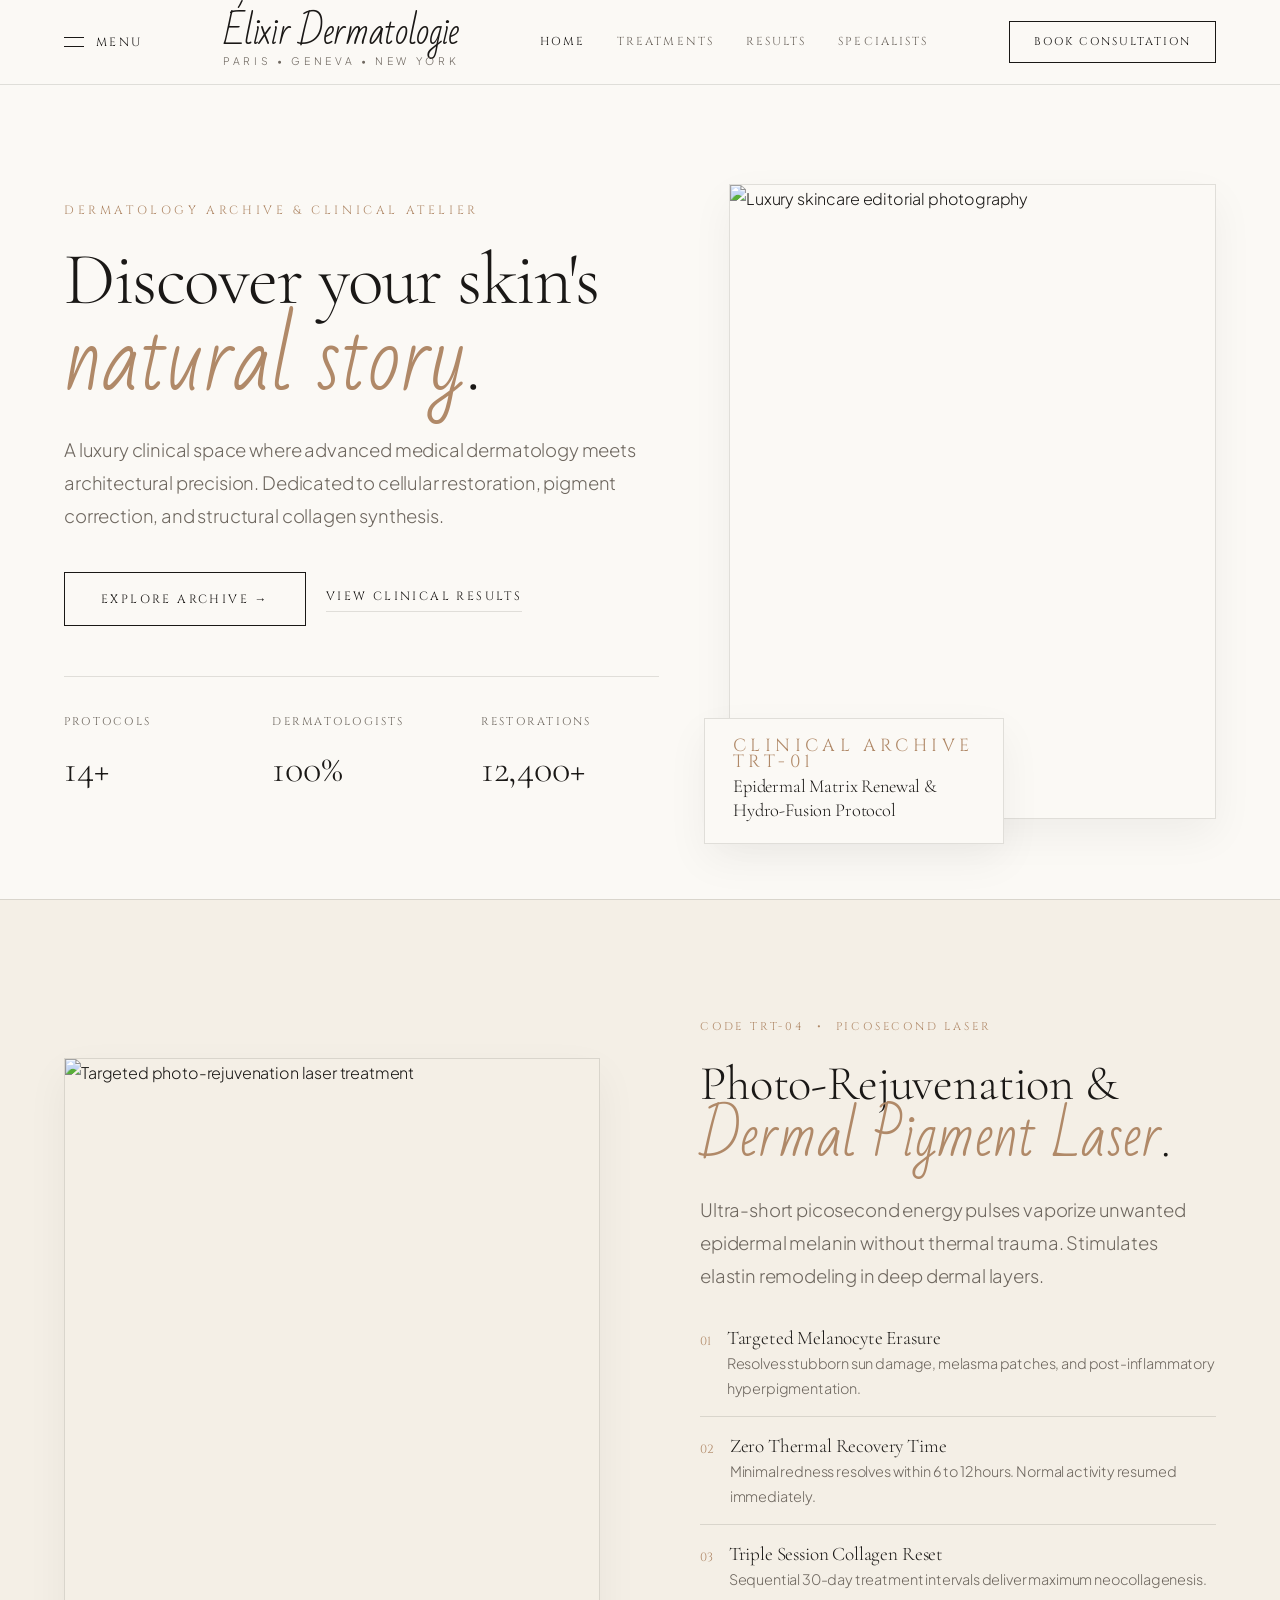
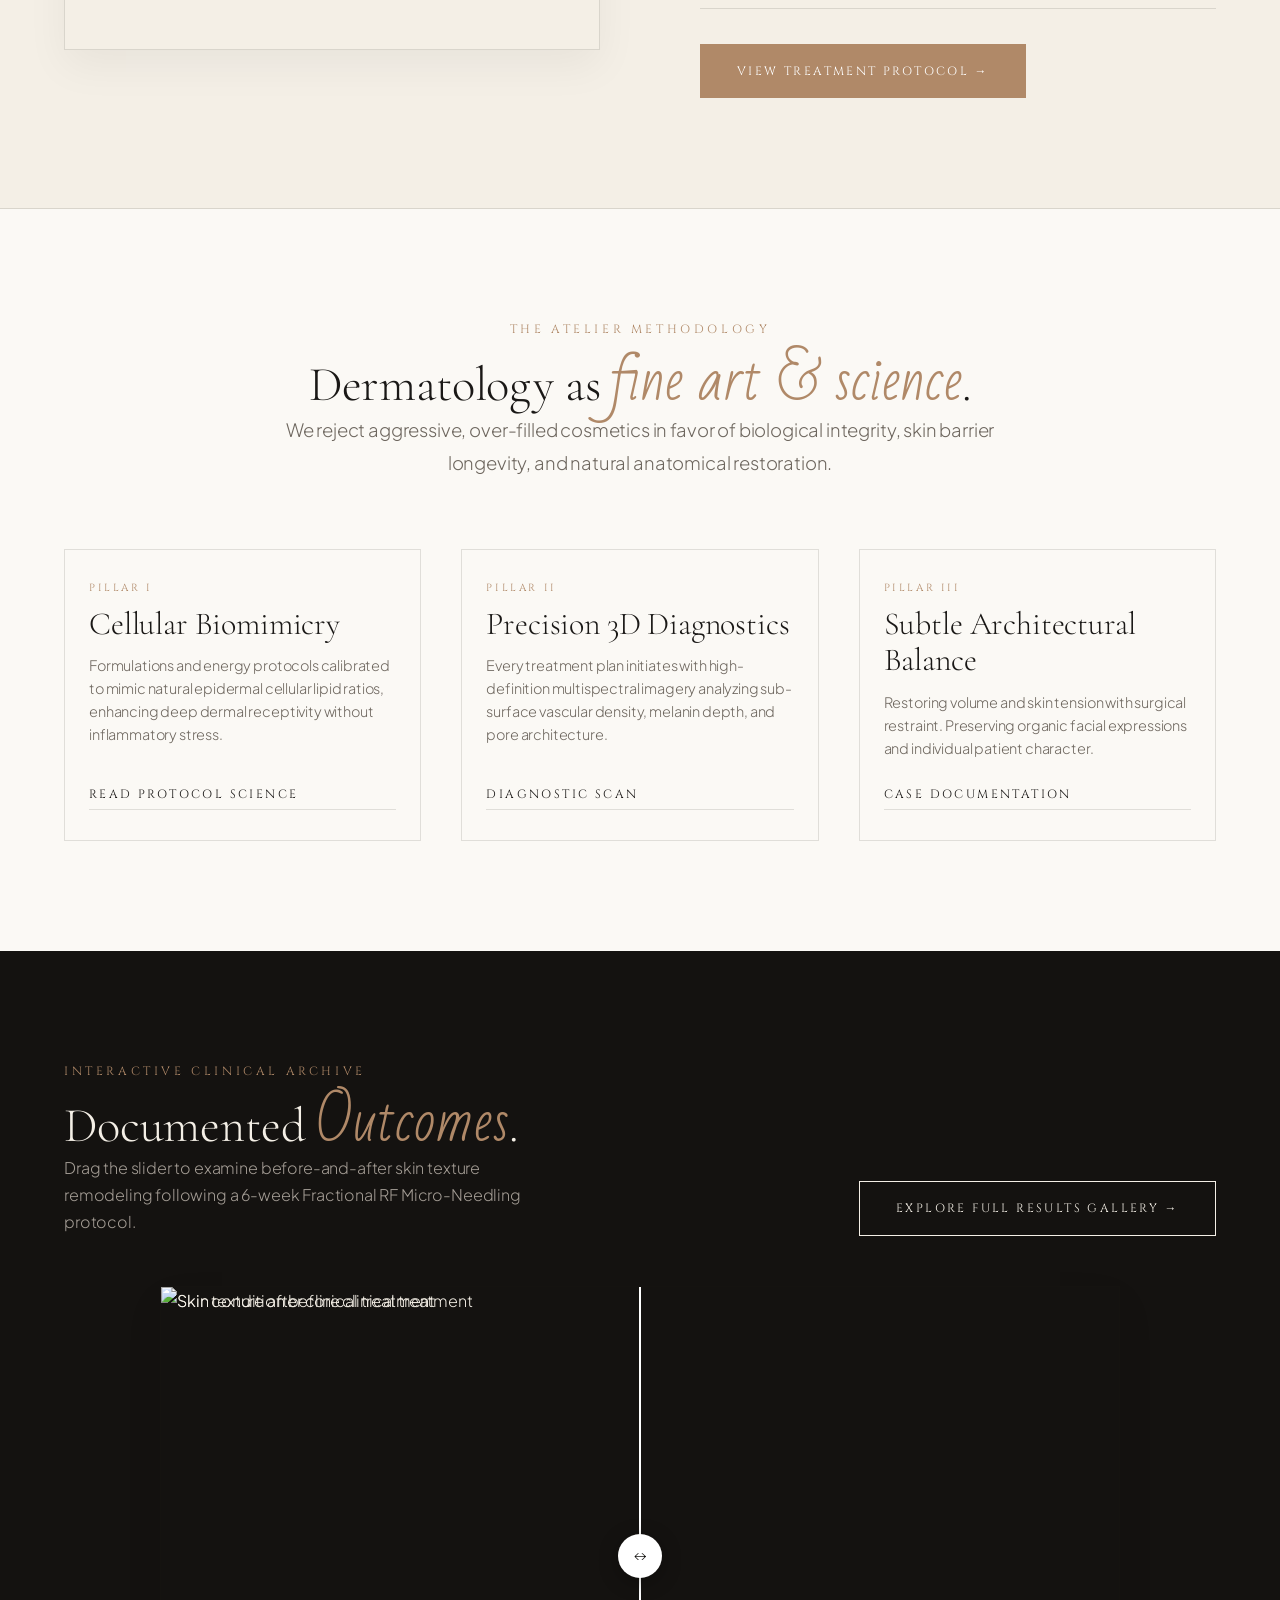
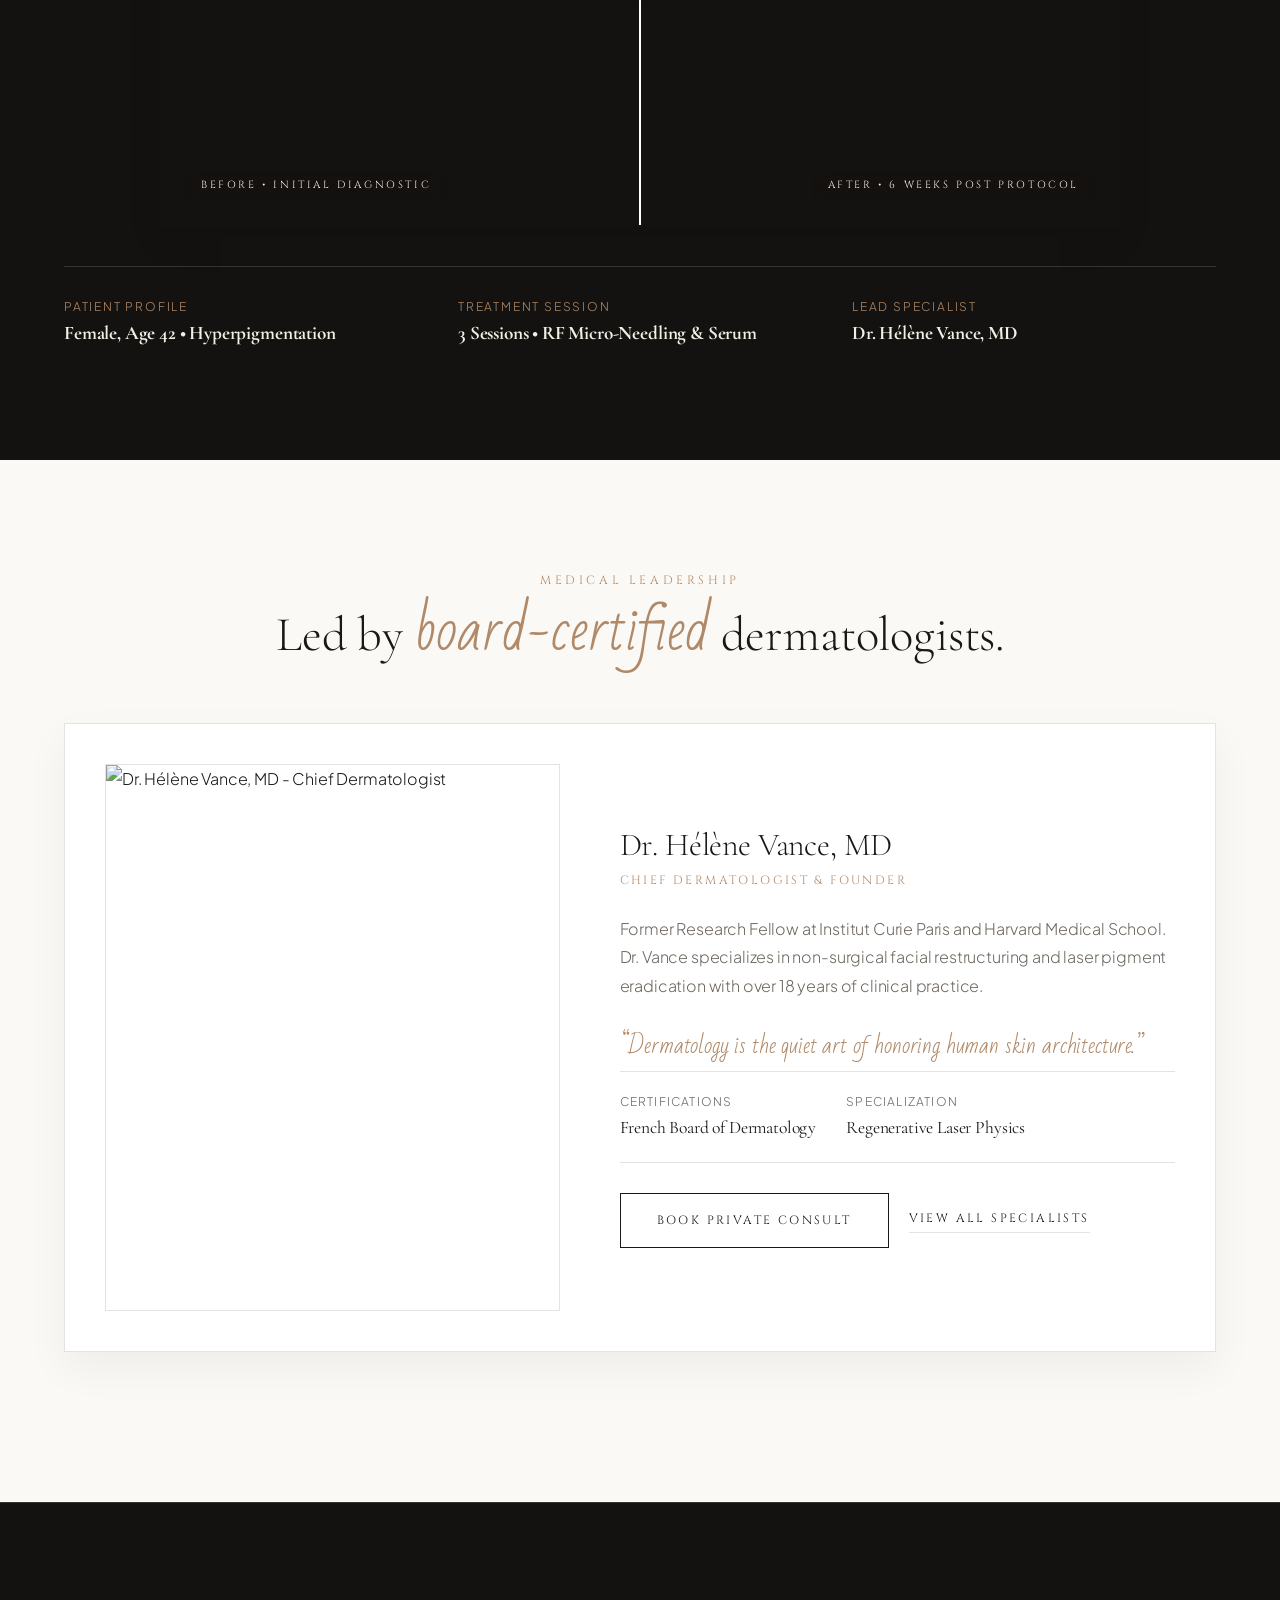
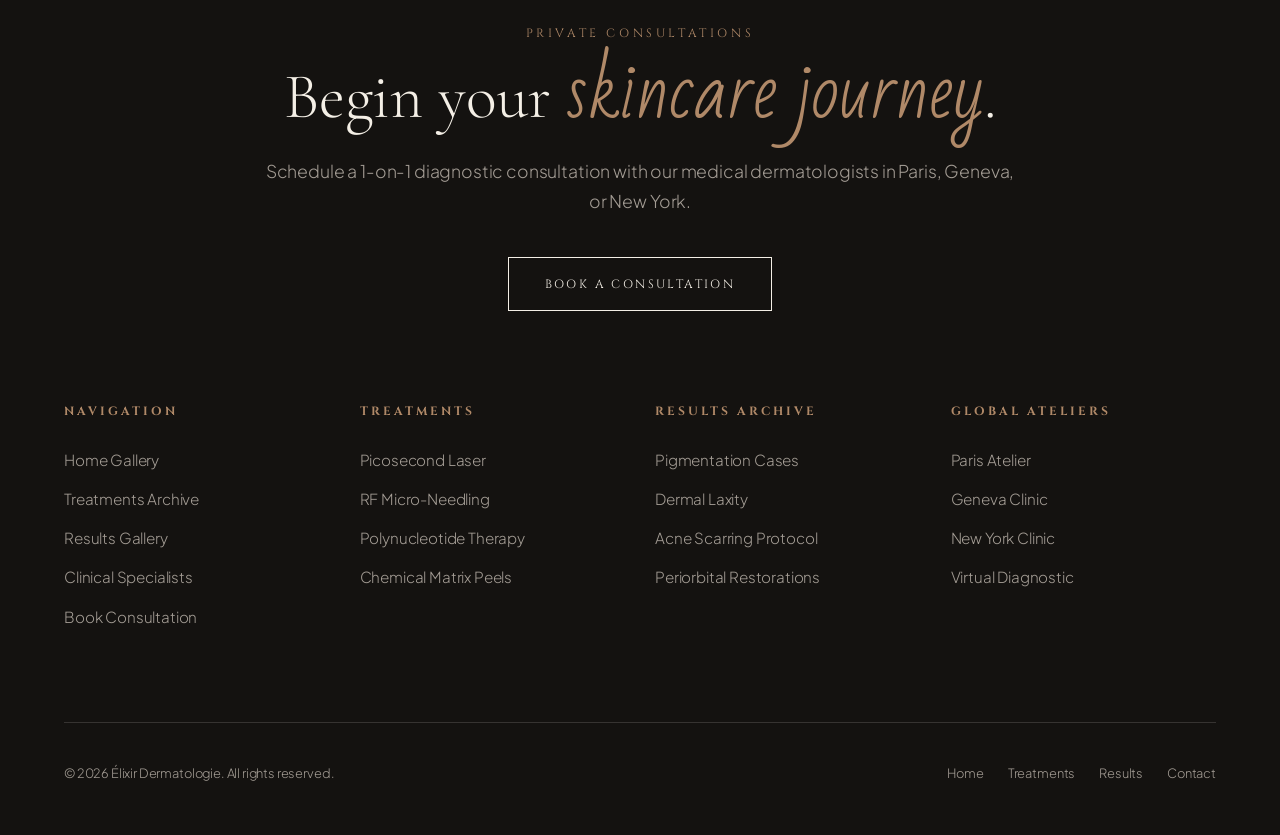
==== index.html @ de14e0e7 "Build luxury skincare treatments portfolio gallery with Bad Script typography and 4 master pages" ====
<!DOCTYPE html>
<html lang="en">
<head>
  <meta charset="UTF-8">
  <meta name="viewport" content="width=device-width, initial-scale=1.0">
  <title>Élixir Dermatologie — Luxury Skincare Showcase & Treatment Gallery</title>
  <meta name="description" content="A dermatologist's gallery, luxury editorial, and treatment archive dedicated to architectural skin rejuvenation and regenerative clinical care.">
  <link rel="stylesheet" href="css/style.css">
</head>
<body>

  <!-- Header -->
  <header class="header-gallery">
    <div class="container header-inner">
      <button class="menu-trigger" aria-label="Open Navigation Menu">
        <div class="menu-icon">
          <span></span>
          <span></span>
        </div>
        <span>Menu</span>
      </button>

      <div class="brand-logo">
        <a href="index.html">Élixir Dermatologie</a>
        <span>Paris • Geneva • New York</span>
      </div>

      <nav class="nav-links-desktop">
        <a href="index.html" class="active">Home</a>
        <a href="treatments.html">Treatments</a>
        <a href="results.html">Results</a>
        <a href="specialists.html">Specialists</a>
      </nav>

      <a href="contact.html" class="header-cta">Book Consultation</a>
    </div>
  </header>

  <!-- Fullscreen Gallery Overlay Navigation -->
  <div class="gallery-overlay" id="menuOverlay">
    <div class="container">
      <div class="overlay-header">
        <div class="brand-logo" style="text-align: left;">
          <a href="index.html" style="color: #fff; font-family: var(--font-script);">Élixir Dermatologie</a>
        </div>
        <button class="close-trigger" aria-label="Close Menu">
          <span>Close</span> ✕
        </button>
      </div>

      <div class="overlay-body">
        <nav class="overlay-nav">
          <a href="index.html" class="active"><span class="num">01</span> Home Gallery</a>
          <a href="treatments.html"><span class="num">02</span> Treatments Collection</a>
          <a href="results.html"><span class="num">03</span> Results Archive</a>
          <a href="specialists.html"><span class="num">04</span> Clinical Specialists</a>
          <a href="contact.html"><span class="num">05</span> Book Consultation & Portal</a>
        </nav>

        <div class="overlay-info">
          <div>
            <h4>Atelier Hours & Locations</h4>
            <div class="overlay-meta-item">
              <span>Paris Atelier</span>
              <strong>18 Rue du Faubourg Saint-Honoré</strong>
            </div>
            <div class="overlay-meta-item">
              <span>New York Clinic</span>
              <strong>645 Madison Avenue, 14th Fl</strong>
            </div>
            <div class="overlay-meta-item">
              <span>Private Consultation</span>
              <p>Mon – Sat: 09:00 — 19:00 GMT<br>By appointment only.</p>
            </div>
          </div>

          <div>
            <a href="contact.html" class="btn-gallery btn-dark" style="width: 100%; justify-content: center;">Reserve Private Consultation</a>
          </div>
        </div>
      </div>
    </div>
  </div>

  <div class="page-wrapper">
    <!-- Hero Section -->
    <section class="hero-editorial">
      <div class="container hero-grid">
        <div class="hero-content">
          <span class="eyebrow">Dermatology Archive & Clinical Atelier</span>
          <h1>Discover your skin's <span class="script">natural story</span>.</h1>
          <p class="lead">A luxury clinical space where advanced medical dermatology meets architectural precision. Dedicated to cellular restoration, pigment correction, and structural collagen synthesis.</p>

          <div style="display: flex; gap: 20px; align-items: center; flex-wrap: wrap;">
            <a href="treatments.html" class="btn-gallery">Explore Archive →</a>
            <a href="results.html" class="link-arrow">View Clinical Results</a>
          </div>

          <div class="hero-stats">
            <div class="stat-item">
              <span>Protocols</span>
              <strong data-count="14" data-suffix="+">14+</strong>
            </div>
            <div class="stat-item">
              <span>Dermatologists</span>
              <strong data-count="100" data-suffix="%">100%</strong>
            </div>
            <div class="stat-item">
              <span>Restorations</span>
              <strong data-count="12400" data-suffix="+">12,400+</strong>
            </div>
          </div>
        </div>

        <div class="hero-image-wrapper">
          <div class="hero-image-frame">
            <img src="https://images.unsplash.com/photo-1570172619644-dfd03ed5d881?auto=format&fit=crop&w=1200&q=85" alt="Luxury skincare editorial photography">
          </div>
          <div class="hero-image-caption">
            <span class="script" style="font-size: 1.1rem;">Clinical Archive TRT-01</span>
            <p>Epidermal Matrix Renewal & Hydro-Fusion Protocol</p>
          </div>
        </div>
      </div>
    </section>

    <!-- Featured Treatment Spotlight -->
    <section class="section-padding bg-secondary border-top border-bottom">
      <div class="container">
        <div class="spotlight-grid">
          <div class="spotlight-media">
            <img src="https://images.unsplash.com/photo-1616394584738-fc6e612e71b9?auto=format&fit=crop&w=1200&q=85" alt="Targeted photo-rejuvenation laser treatment">
          </div>

          <div class="spotlight-details">
            <div class="treatment-meta-badge">
              <span>Code TRT-04</span> • <span>Picosecond Laser</span>
            </div>
            <h2>Photo-Rejuvenation & <span class="script">Dermal Pigment Laser</span>.</h2>
            <p class="lead">Ultra-short picosecond energy pulses vaporize unwanted epidermal melanin without thermal trauma. Stimulates elastin remodeling in deep dermal layers.</p>

            <div class="spotlight-features">
              <div class="feature-item">
                <span class="num">01</span>
                <div>
                  <h4>Targeted Melanocyte Erasure</h4>
                  <p>Resolves stubborn sun damage, melasma patches, and post-inflammatory hyperpigmentation.</p>
                </div>
              </div>
              <div class="feature-item">
                <span class="num">02</span>
                <div>
                  <h4>Zero Thermal Recovery Time</h4>
                  <p>Minimal redness resolves within 6 to 12 hours. Normal activity resumed immediately.</p>
                </div>
              </div>
              <div class="feature-item">
                <span class="num">03</span>
                <div>
                  <h4>Triple Session Collagen Reset</h4>
                  <p>Sequential 30-day treatment intervals deliver maximum neocollagenesis.</p>
                </div>
              </div>
            </div>

            <a href="treatments.html" class="btn-gallery btn-accent">View Treatment Protocol →</a>
          </div>
        </div>
      </div>
    </section>

    <!-- Clinical Philosophy & Methodology -->
    <section class="section-padding">
      <div class="container">
        <div style="text-align: center; max-width: 720px; margin: 0 auto 70px;">
          <span class="eyebrow">The Atelier Methodology</span>
          <h2>Dermatology as <span class="script">fine art & science</span>.</h2>
          <p class="lead">We reject aggressive, over-filled cosmetics in favor of biological integrity, skin barrier longevity, and natural anatomical restoration.</p>
        </div>

        <div class="gallery-grid">
          <div class="gallery-card">
            <div class="card-content">
              <div class="card-code">PILLAR I</div>
              <h3>Cellular Biomimicry</h3>
              <p>Formulations and energy protocols calibrated to mimic natural epidermal cellular lipid ratios, enhancing deep dermal receptivity without inflammatory stress.</p>
              <a href="treatments.html" class="link-arrow">Read Protocol Science</a>
            </div>
          </div>

          <div class="gallery-card">
            <div class="card-content">
              <div class="card-code">PILLAR II</div>
              <h3>Precision 3D Diagnostics</h3>
              <p>Every treatment plan initiates with high-definition multispectral imagery analyzing sub-surface vascular density, melanin depth, and pore architecture.</p>
              <a href="contact.html" class="link-arrow">Diagnostic Scan</a>
            </div>
          </div>

          <div class="gallery-card">
            <div class="card-content">
              <div class="card-code">PILLAR III</div>
              <h3>Subtle Architectural Balance</h3>
              <p>Restoring volume and skin tension with surgical restraint. Preserving organic facial expressions and individual patient character.</p>
              <a href="results.html" class="link-arrow">Case Documentation</a>
            </div>
          </div>
        </div>
      </div>
    </section>

    <!-- Interactive Clinical Results Showcase (Before / After) -->
    <section class="section-padding bg-dark">
      <div class="container">
        <div style="display: flex; justify-content: space-between; align-items: flex-end; margin-bottom: 50px; flex-wrap: wrap; gap: 20px;">
          <div>
            <span class="eyebrow">Interactive Clinical Archive</span>
            <h2>Documented <span class="script" style="color: var(--accent);">Outcomes</span>.</h2>
            <p style="color: var(--text-light-muted); max-width: 500px;">Drag the slider to examine before-and-after skin texture remodeling following a 6-week Fractional RF Micro-Needling protocol.</p>
          </div>
          <a href="results.html" class="btn-gallery btn-dark">Explore Full Results Gallery →</a>
        </div>

        <div class="before-after-container">
          <div class="ba-image ba-after">
            <img src="https://images.unsplash.com/photo-1512290900673-7002ddb9338b?auto=format&fit=crop&w=1400&q=85" alt="Skin texture after clinical treatment">
            <div class="ba-label">AFTER • 6 WEEKS POST PROTOCOL</div>
          </div>
          <div class="ba-image ba-before">
            <img src="https://images.unsplash.com/photo-1508214751196-bcfd4ca60f91?auto=format&fit=crop&w=1400&q=85" alt="Skin condition before clinical treatment">
            <div class="ba-label">BEFORE • INITIAL DIAGNOSTIC</div>
          </div>
          <div class="ba-slider-handle">
            <div class="ba-handle-circle">↔</div>
          </div>
        </div>

        <div style="margin-top: 40px; display: grid; grid-template-columns: repeat(3, 1fr); gap: 30px; border-top: 1px solid var(--border-light); padding-top: 30px;">
          <div>
            <span style="display: block; font-size: 0.75rem; letter-spacing: 0.15em; text-transform: uppercase; color: var(--accent);">PATIENT PROFILE</span>
            <strong style="font-family: var(--font-serif); font-size: 1.2rem; color: var(--text-light);">Female, Age 42 • Hyperpigmentation</strong>
          </div>
          <div>
            <span style="display: block; font-size: 0.75rem; letter-spacing: 0.15em; text-transform: uppercase; color: var(--accent);">TREATMENT SESSION</span>
            <strong style="font-family: var(--font-serif); font-size: 1.2rem; color: var(--text-light);">3 Sessions • RF Micro-Needling & Serum</strong>
          </div>
          <div>
            <span style="display: block; font-size: 0.75rem; letter-spacing: 0.15em; text-transform: uppercase; color: var(--accent);">LEAD SPECIALIST</span>
            <strong style="font-family: var(--font-serif); font-size: 1.2rem; color: var(--text-light);">Dr. Hélène Vance, MD</strong>
          </div>
        </div>
      </div>
    </section>

    <!-- Lead Specialist Preview -->
    <section class="section-padding">
      <div class="container">
        <div style="text-align: center; margin-bottom: 60px;">
          <span class="eyebrow">Medical Leadership</span>
          <h2>Led by <span class="script">board-certified</span> dermatologists.</h2>
        </div>

        <div class="specialist-card">
          <div class="specialist-portrait">
            <img src="https://images.unsplash.com/photo-1559839734-2b71ea197ec2?auto=format&fit=crop&w=800&q=85" alt="Dr. Hélène Vance, MD - Chief Dermatologist">
          </div>
          <div class="specialist-info">
            <h3>Dr. Hélène Vance, MD</h3>
            <span class="specialist-title">Chief Dermatologist & Founder</span>
            <p class="specialist-bio">Former Research Fellow at Institut Curie Paris and Harvard Medical School. Dr. Vance specializes in non-surgical facial restructuring and laser pigment eradication with over 18 years of clinical practice.</p>

            <div class="handwritten-note">
              “Dermatology is the quiet art of honoring human skin architecture.”
            </div>

            <div class="specialist-credentials">
              <div class="cred-item">
                <span>Certifications</span>
                <strong>French Board of Dermatology</strong>
              </div>
              <div class="cred-item">
                <span>Specialization</span>
                <strong>Regenerative Laser Physics</strong>
              </div>
            </div>

            <div style="display: flex; gap: 20px; align-items: center;">
              <a href="contact.html" class="btn-gallery">Book Private Consult</a>
              <a href="specialists.html" class="link-arrow">View All Specialists</a>
            </div>
          </div>
        </div>
      </div>
    </section>
  </div>

  <!-- Editorial Footer -->
  <footer class="footer-editorial">
    <div class="container">
      <div class="footer-hero-callout">
        <span class="eyebrow">Private Consultations</span>
        <h2>Begin your <span class="script" style="color: var(--accent);">skincare journey</span>.</h2>
        <p>Schedule a 1-on-1 diagnostic consultation with our medical dermatologists in Paris, Geneva, or New York.</p>
        <a href="contact.html" class="btn-gallery btn-dark">Book a Consultation</a>
      </div>

      <div class="footer-nav-grid">
        <div class="footer-col">
          <h5>Navigation</h5>
          <ul>
            <li><a href="index.html">Home Gallery</a></li>
            <li><a href="treatments.html">Treatments Archive</a></li>
            <li><a href="results.html">Results Gallery</a></li>
            <li><a href="specialists.html">Clinical Specialists</a></li>
            <li><a href="contact.html">Book Consultation</a></li>
          </ul>
        </div>
        <div class="footer-col">
          <h5>Treatments</h5>
          <ul>
            <li><a href="treatments.html">Picosecond Laser</a></li>
            <li><a href="treatments.html">RF Micro-Needling</a></li>
            <li><a href="treatments.html">Polynucleotide Therapy</a></li>
            <li><a href="treatments.html">Chemical Matrix Peels</a></li>
          </ul>
        </div>
        <div class="footer-col">
          <h5>Results Archive</h5>
          <ul>
            <li><a href="results.html">Pigmentation Cases</a></li>
            <li><a href="results.html">Dermal Laxity</a></li>
            <li><a href="results.html">Acne Scarring Protocol</a></li>
            <li><a href="results.html">Periorbital Restorations</a></li>
          </ul>
        </div>
        <div class="footer-col">
          <h5>Global Ateliers</h5>
          <ul>
            <li><a href="contact.html">Paris Atelier</a></li>
            <li><a href="contact.html">Geneva Clinic</a></li>
            <li><a href="contact.html">New York Clinic</a></li>
            <li><a href="contact.html">Virtual Diagnostic</a></li>
          </ul>
        </div>
      </div>

      <div class="footer-bottom">
        <div>
          © <span data-year>2026</span> Élixir Dermatologie. All rights reserved.
        </div>
        <div class="footer-bottom-links">
          <a href="index.html">Home</a>
          <a href="treatments.html">Treatments</a>
          <a href="results.html">Results</a>
          <a href="contact.html">Contact</a>
        </div>
      </div>
    </div>
  </footer>

  <script src="js/main.js"></script>
</body>
</html>
---- css/style.css ----
@import url('https://fonts.googleapis.com/css2?family=Bad+Script&family=Cinzel:wght@400;500;600&family=Cormorant+Garamond:ital,wght@0,300;0,400;0,500;0,600;1,400&family=Plus+Jakarta+Sans:wght@300;400;500;600&display=swap');

:root {
  --bg-primary: #fbf9f5;
  --bg-secondary: #f4efe6;
  --bg-dark: #141210;
  --bg-card: #ffffff;
  --text-main: #1a1816;
  --text-muted: #6e675f;
  --text-light: #f4efe6;
  --text-light-muted: #a39c94;
  --border-color: rgba(26, 24, 22, 0.12);
  --border-light: rgba(244, 239, 230, 0.15);
  --accent: #b08968;
  --accent-hover: #8d6946;
  --accent-soft: rgba(176, 137, 104, 0.12);
  --font-serif: 'Cormorant Garamond', Georgia, serif;
  --font-sans: 'Plus Jakarta Sans', -apple-system, BlinkMacSystemFont, sans-serif;
  --font-display: 'Cinzel', serif;
  --font-script: 'Bad Script', cursive;
  --transition: all 0.4s cubic-bezier(0.16, 1, 0.3, 1);
  --shadow-subtle: 0 16px 40px rgba(26, 24, 22, 0.05);
  --shadow-hover: 0 24px 50px rgba(26, 24, 22, 0.09);
}

* {
  box-sizing: border-box;
  margin: 0;
  padding: 0;
}

html {
  scroll-behavior: smooth;
  font-size: 16px;
}

body {
  background-color: var(--bg-primary);
  color: var(--text-main);
  font-family: var(--font-sans);
  font-weight: 300;
  line-height: 1.7;
  letter-spacing: -0.01em;
  -webkit-font-smoothing: antialiased;
  overflow-x: hidden;
}

a {
  color: inherit;
  text-decoration: none;
  transition: var(--transition);
}

img {
  max-width: 100%;
  height: auto;
  display: block;
}

button, input, select, textarea {
  font-family: inherit;
  font-size: inherit;
}

.container {
  width: min(1320px, 90%);
  margin: 0 auto;
}

/* Handwritten Signature Script Typography */
.script, span.script, em.script {
  font-family: var(--font-script);
  font-style: normal;
  font-weight: 400;
  color: var(--accent);
  display: inline-block;
  font-size: 1.15em;
  line-height: 0.9;
  letter-spacing: 0;
}

.handwritten-note {
  font-family: var(--font-script);
  font-size: 1.35rem;
  color: var(--accent);
  line-height: 1.4;
  margin: 10px 0;
}

/* ==========================================================================
   Header & Gallery Navigation Overlay
   ========================================================================== */
.header-gallery {
  position: fixed;
  top: 0;
  left: 0;
  width: 100%;
  z-index: 100;
  background: rgba(251, 249, 245, 0.88);
  backdrop-filter: blur(18px);
  -webkit-backdrop-filter: blur(18px);
  border-bottom: 1px solid var(--border-color);
  transition: padding 0.3s ease, background 0.3s ease, height 0.3s ease;
}

.header-gallery.scrolled {
  background: rgba(251, 249, 245, 0.96);
  box-shadow: 0 10px 30px rgba(0, 0, 0, 0.04);
}

.header-inner {
  height: 84px;
  display: flex;
  align-items: center;
  justify-content: space-between;
  transition: height 0.3s ease;
}

.header-gallery.scrolled .header-inner {
  height: 68px;
}

.menu-trigger {
  display: flex;
  align-items: center;
  gap: 12px;
  background: none;
  border: none;
  cursor: pointer;
  font-family: var(--font-display);
  font-size: 0.75rem;
  letter-spacing: 0.2em;
  text-transform: uppercase;
  color: var(--text-main);
  padding: 8px 0;
}

.menu-trigger .menu-icon {
  width: 20px;
  height: 10px;
  display: flex;
  flex-direction: column;
  justify-content: space-between;
}

.menu-trigger .menu-icon span {
  display: block;
  height: 1px;
  width: 100%;
  background-color: var(--text-main);
  transition: var(--transition);
}

.menu-trigger:hover .menu-icon span:first-child {
  transform: translateY(2px);
}
.menu-trigger:hover .menu-icon span:last-child {
  transform: translateY(-2px);
}

.brand-logo {
  text-align: center;
}

.brand-logo a {
  font-family: var(--font-script);
  font-size: 2.2rem;
  font-weight: 400;
  letter-spacing: -0.01em;
  color: var(--text-main);
  display: block;
  line-height: 1;
  transition: var(--transition);
}

.brand-logo a:hover {
  color: var(--accent);
}

.brand-logo span {
  display: block;
  font-family: var(--font-sans);
  font-size: 0.65rem;
  letter-spacing: 0.35em;
  text-transform: uppercase;
  color: var(--text-muted);
  margin-top: 2px;
}

.nav-links-desktop {
  display: flex;
  align-items: center;
  gap: 32px;
}

.nav-links-desktop a {
  font-family: var(--font-display);
  font-size: 0.72rem;
  letter-spacing: 0.18em;
  text-transform: uppercase;
  color: var(--text-muted);
  transition: var(--transition);
}

.nav-links-desktop a:hover,
.nav-links-desktop a.active {
  color: var(--text-main);
}

.header-cta {
  display: inline-flex;
  align-items: center;
  justify-content: center;
  padding: 10px 24px;
  border: 1px solid var(--text-main);
  font-family: var(--font-display);
  font-size: 0.7rem;
  letter-spacing: 0.18em;
  text-transform: uppercase;
  color: var(--text-main);
  transition: var(--transition);
}

.header-cta:hover {
  background-color: var(--text-main);
  color: var(--bg-primary);
  box-shadow: 0 8px 20px rgba(0, 0, 0, 0.1);
}

/* Fullscreen Gallery Overlay */
.gallery-overlay {
  position: fixed;
  top: 0;
  left: 0;
  width: 100%;
  height: 100vh;
  background-color: var(--bg-dark);
  color: var(--text-light);
  z-index: 1000;
  opacity: 0;
  visibility: hidden;
  transition: opacity 0.5s cubic-bezier(0.16, 1, 0.3, 1), visibility 0.5s;
  overflow-y: auto;
}

.gallery-overlay.active {
  opacity: 1;
  visibility: visible;
}

.overlay-header {
  height: 84px;
  display: flex;
  align-items: center;
  justify-content: space-between;
  border-bottom: 1px solid var(--border-light);
}

.close-trigger {
  background: none;
  border: none;
  color: var(--text-light);
  font-family: var(--font-display);
  font-size: 0.75rem;
  letter-spacing: 0.2em;
  cursor: pointer;
  display: flex;
  align-items: center;
  gap: 10px;
}

.overlay-body {
  display: grid;
  grid-template-columns: 1.5fr 1fr;
  gap: 60px;
  padding: 80px 0;
}

.overlay-nav {
  display: flex;
  flex-direction: column;
  gap: 20px;
}

.overlay-nav a {
  font-family: var(--font-serif);
  font-size: clamp(2.2rem, 5vw, 4rem);
  font-weight: 300;
  color: var(--text-light-muted);
  display: flex;
  align-items: baseline;
  gap: 24px;
  transition: var(--transition);
  padding-bottom: 12px;
  border-bottom: 1px solid rgba(255, 255, 255, 0.05);
}

.overlay-nav a span.num {
  font-family: var(--font-sans);
  font-size: 0.85rem;
  letter-spacing: 0.2em;
  color: var(--accent);
}

.overlay-nav a:hover,
.overlay-nav a.active {
  color: var(--text-light);
  padding-left: 20px;
  border-bottom-color: var(--accent);
}

.overlay-info {
  display: flex;
  flex-direction: column;
  justify-content: space-between;
  border-left: 1px solid var(--border-light);
  padding-left: 40px;
}

.overlay-info h4 {
  font-family: var(--font-display);
  font-size: 0.8rem;
  letter-spacing: 0.25em;
  text-transform: uppercase;
  color: var(--accent);
  margin-bottom: 20px;
}

.overlay-info p {
  color: var(--text-light-muted);
  font-size: 0.95rem;
  line-height: 1.8;
  margin-bottom: 30px;
}

.overlay-meta-item {
  margin-bottom: 24px;
}

.overlay-meta-item span {
  display: block;
  font-size: 0.75rem;
  letter-spacing: 0.15em;
  text-transform: uppercase;
  color: var(--text-light-muted);
  margin-bottom: 4px;
}

.overlay-meta-item strong {
  font-family: var(--font-serif);
  font-size: 1.25rem;
  font-weight: 400;
  color: var(--text-light);
}

/* ==========================================================================
   Typography & Common Elements
   ========================================================================== */
.eyebrow {
  font-family: var(--font-display);
  font-size: 0.75rem;
  letter-spacing: 0.3em;
  text-transform: uppercase;
  color: var(--accent);
  margin-bottom: 16px;
  display: block;
}

h1, h2, h3, h4 {
  font-family: var(--font-serif);
  font-weight: 300;
  line-height: 1.15;
  color: var(--text-main);
}

h1 {
  font-size: clamp(2.8rem, 5.8vw, 5.2rem);
  letter-spacing: -0.02em;
}

h2 {
  font-size: clamp(2.2rem, 3.8vw, 3.6rem);
}

h3 {
  font-size: clamp(1.6rem, 2.5vw, 2.2rem);
}

p.lead {
  font-size: 1.15rem;
  color: var(--text-muted);
  line-height: 1.8;
  font-weight: 300;
}

/* Buttons */
.btn-gallery {
  display: inline-flex;
  align-items: center;
  gap: 16px;
  padding: 16px 36px;
  border: 1px solid var(--text-main);
  background: transparent;
  color: var(--text-main);
  font-family: var(--font-display);
  font-size: 0.75rem;
  letter-spacing: 0.2em;
  text-transform: uppercase;
  cursor: pointer;
  transition: var(--transition);
}

.btn-gallery:hover {
  background-color: var(--text-main);
  color: var(--bg-primary);
  box-shadow: 0 10px 25px rgba(0, 0, 0, 0.1);
}

.btn-gallery.btn-dark {
  border-color: var(--text-light);
  color: var(--text-light);
}

.btn-gallery.btn-dark:hover {
  background-color: var(--text-light);
  color: var(--bg-dark);
}

.btn-gallery.btn-accent {
  border-color: var(--accent);
  background-color: var(--accent);
  color: #ffffff;
}

.btn-gallery.btn-accent:hover {
  background-color: var(--accent-hover);
  border-color: var(--accent-hover);
  box-shadow: 0 10px 25px rgba(176, 137, 104, 0.3);
}

.link-arrow {
  display: inline-flex;
  align-items: center;
  gap: 8px;
  font-family: var(--font-display);
  font-size: 0.75rem;
  letter-spacing: 0.2em;
  text-transform: uppercase;
  color: var(--text-main);
  border-bottom: 1px solid var(--border-color);
  padding-bottom: 4px;
}

.link-arrow:hover {
  color: var(--accent);
  border-bottom-color: var(--accent);
  gap: 14px;
}

/* Modal Popup */
.modal-wrapper {
  position: fixed;
  top: 0;
  left: 0;
  width: 100%;
  height: 100vh;
  background-color: rgba(20, 18, 16, 0.85);
  backdrop-filter: blur(12px);
  z-index: 2000;
  display: flex;
  align-items: center;
  justify-content: center;
  opacity: 0;
  visibility: hidden;
  transition: opacity 0.4s ease, visibility 0.4s;
  padding: 20px;
}

.modal-wrapper.active {
  opacity: 1;
  visibility: visible;
}

.modal-content-box {
  background-color: var(--bg-primary);
  border: 1px solid var(--border-color);
  width: min(840px, 95%);
  max-height: 90vh;
  overflow-y: auto;
  padding: 50px;
  position: relative;
  box-shadow: 0 30px 60px rgba(0, 0, 0, 0.25);
}

.modal-close-btn {
  position: absolute;
  top: 24px;
  right: 24px;
  background: none;
  border: none;
  font-size: 1.5rem;
  cursor: pointer;
  color: var(--text-main);
}

/* Page Layout & Sections */
.page-wrapper {
  padding-top: 84px;
}

.section-padding {
  padding: 110px 0;
}

.section-padding-sm {
  padding: 60px 0;
}

.border-top {
  border-top: 1px solid var(--border-color);
}

.border-bottom {
  border-bottom: 1px solid var(--border-color);
}

.bg-secondary {
  background-color: var(--bg-secondary);
}

.bg-dark {
  background-color: var(--bg-dark);
  color: var(--text-light);
}

.bg-dark h1, .bg-dark h2, .bg-dark h3, .bg-dark h4 {
  color: var(--text-light);
}

.bg-dark .eyebrow {
  color: var(--accent);
}

.bg-dark p {
  color: var(--text-light-muted);
}

/* Scroll Reveal Animations */
.reveal {
  opacity: 0;
  transform: translateY(30px);
  transition: opacity 0.8s cubic-bezier(0.16, 1, 0.3, 1), transform 0.8s cubic-bezier(0.16, 1, 0.3, 1);
}

.reveal.active {
  opacity: 1;
  transform: translateY(0);
}

/* Editorial Hero */
.hero-editorial {
  padding: 100px 0 80px;
  position: relative;
}

.hero-grid {
  display: grid;
  grid-template-columns: 1.1fr 0.9fr;
  gap: 70px;
  align-items: center;
}

.hero-content h1 {
  margin-bottom: 24px;
}

.hero-content p {
  margin-bottom: 40px;
  max-width: 580px;
}

.hero-stats {
  display: grid;
  grid-template-columns: repeat(3, 1fr);
  gap: 30px;
  margin-top: 50px;
  padding-top: 35px;
  border-top: 1px solid var(--border-color);
}

.stat-item span {
  display: block;
  font-family: var(--font-display);
  font-size: 0.7rem;
  letter-spacing: 0.2em;
  text-transform: uppercase;
  color: var(--text-muted);
  margin-bottom: 6px;
}

.stat-item strong {
  font-family: var(--font-serif);
  font-size: 2.4rem;
  font-weight: 300;
  color: var(--text-main);
}

.hero-image-wrapper {
  position: relative;
}

.hero-image-frame {
  position: relative;
  overflow: hidden;
  padding-bottom: 130%;
  border: 1px solid var(--border-color);
  box-shadow: var(--shadow-subtle);
  transition: var(--transition);
}

.hero-image-frame img {
  position: absolute;
  top: 0;
  left: 0;
  width: 100%;
  height: 100%;
  object-fit: cover;
  transition: transform 1.2s cubic-bezier(0.16, 1, 0.3, 1);
}

.hero-image-frame:hover img {
  transform: scale(1.05);
}

.hero-image-caption {
  position: absolute;
  bottom: -25px;
  left: -25px;
  background-color: var(--bg-primary);
  border: 1px solid var(--border-color);
  padding: 20px 28px;
  max-width: 300px;
  box-shadow: var(--shadow-subtle);
}

.hero-image-caption span {
  font-family: var(--font-display);
  font-size: 0.65rem;
  letter-spacing: 0.25em;
  text-transform: uppercase;
  color: var(--accent);
  display: block;
  margin-bottom: 4px;
}

.hero-image-caption p {
  font-family: var(--font-serif);
  font-size: 1.15rem;
  color: var(--text-main);
  line-height: 1.3;
}

/* Treatment Spotlight Section */
.spotlight-grid {
  display: grid;
  grid-template-columns: 1fr 1fr;
  gap: 80px;
  align-items: center;
}

.spotlight-media {
  position: relative;
  padding-bottom: 110%;
  overflow: hidden;
  border: 1px solid var(--border-color);
  box-shadow: var(--shadow-subtle);
}

.spotlight-media img {
  position: absolute;
  top: 0;
  left: 0;
  width: 100%;
  height: 100%;
  object-fit: cover;
  transition: transform 1s cubic-bezier(0.16, 1, 0.3, 1);
}

.spotlight-media:hover img {
  transform: scale(1.04);
}

.spotlight-details {
  padding-left: 20px;
}

.treatment-meta-badge {
  display: inline-flex;
  align-items: center;
  gap: 12px;
  font-family: var(--font-display);
  font-size: 0.7rem;
  letter-spacing: 0.25em;
  text-transform: uppercase;
  color: var(--accent);
  margin-bottom: 20px;
}

.spotlight-details h2 {
  margin-bottom: 24px;
}

.spotlight-features {
  margin: 35px 0;
  display: flex;
  flex-direction: column;
  gap: 18px;
}

.feature-item {
  display: flex;
  align-items: flex-start;
  gap: 16px;
  padding-bottom: 16px;
  border-bottom: 1px solid var(--border-color);
}

.feature-item .num {
  font-family: var(--font-display);
  font-size: 0.75rem;
  color: var(--accent);
  margin-top: 4px;
}

.feature-item h4 {
  font-size: 1.2rem;
  margin-bottom: 2px;
}

.feature-item p {
  font-size: 0.9rem;
  color: var(--text-muted);
}

/* Category Filter Bar */
.filter-bar {
  display: flex;
  align-items: center;
  justify-content: center;
  gap: 16px;
  flex-wrap: wrap;
  margin-bottom: 60px;
}

.filter-btn {
  background: none;
  border: 1px solid var(--border-color);
  padding: 10px 24px;
  font-family: var(--font-display);
  font-size: 0.7rem;
  letter-spacing: 0.2em;
  text-transform: uppercase;
  color: var(--text-muted);
  cursor: pointer;
  transition: var(--transition);
}

.filter-btn:hover,
.filter-btn.active {
  background-color: var(--text-main);
  color: var(--bg-primary);
  border-color: var(--text-main);
  box-shadow: 0 6px 15px rgba(0, 0, 0, 0.08);
}

/* Gallery Grid (Thin Borders) */
.gallery-grid {
  display: grid;
  grid-template-columns: repeat(3, 1fr);
  gap: 40px;
}

.gallery-grid-2 {
  grid-template-columns: repeat(2, 1fr);
}

.gallery-card {
  background-color: var(--bg-primary);
  border: 1px solid var(--border-color);
  transition: var(--transition);
  display: flex;
  flex-direction: column;
}

.gallery-card:hover {
  border-color: var(--text-main);
  transform: translateY(-6px);
  box-shadow: var(--shadow-hover);
}

.card-media {
  position: relative;
  padding-bottom: 125%;
  overflow: hidden;
  background-color: #eee;
}

.card-media img {
  position: absolute;
  top: 0;
  left: 0;
  width: 100%;
  height: 100%;
  object-fit: cover;
  transition: transform 0.8s cubic-bezier(0.16, 1, 0.3, 1);
}

.gallery-card:hover .card-media img {
  transform: scale(1.06);
}

.card-category {
  position: absolute;
  top: 20px;
  left: 20px;
  background-color: rgba(251, 249, 245, 0.92);
  backdrop-filter: blur(8px);
  padding: 6px 14px;
  font-family: var(--font-display);
  font-size: 0.65rem;
  letter-spacing: 0.2em;
  text-transform: uppercase;
  color: var(--text-main);
}

.card-content {
  padding: 30px 24px;
  display: flex;
  flex-direction: column;
  flex-grow: 1;
}

.card-code {
  font-family: var(--font-display);
  font-size: 0.65rem;
  letter-spacing: 0.25em;
  color: var(--accent);
  margin-bottom: 8px;
}

.card-content h3 {
  margin-bottom: 12px;
}

.card-content p {
  font-size: 0.9rem;
  color: var(--text-muted);
  line-height: 1.6;
  margin-bottom: 24px;
  flex-grow: 1;
}

.card-footer {
  display: flex;
  align-items: center;
  justify-content: space-between;
  padding-top: 18px;
  border-top: 1px solid var(--border-color);
  font-size: 0.8rem;
  color: var(--text-muted);
}

/* Before / After Clinical Slider & Storytelling */
.before-after-container {
  position: relative;
  width: 100%;
  max-width: 960px;
  margin: 0 auto;
  aspect-ratio: 16 / 9;
  overflow: hidden;
  border: 1px solid var(--border-color);
  user-select: none;
  box-shadow: var(--shadow-subtle);
}

.ba-image {
  position: absolute;
  top: 0;
  left: 0;
  width: 100%;
  height: 100%;
}

.ba-image img {
  width: 100%;
  height: 100%;
  object-fit: cover;
  pointer-events: none;
}

.ba-before {
  z-index: 2;
  width: 50%;
  overflow: hidden;
}

.ba-before img {
  width: var(--ba-width, 960px);
  max-width: none;
}

.ba-label {
  position: absolute;
  bottom: 24px;
  padding: 6px 16px;
  background-color: rgba(20, 18, 16, 0.85);
  backdrop-filter: blur(8px);
  color: var(--text-light);
  font-family: var(--font-display);
  font-size: 0.65rem;
  letter-spacing: 0.25em;
  text-transform: uppercase;
  z-index: 4;
}

.ba-before .ba-label {
  left: 24px;
}

.ba-after .ba-label {
  right: 24px;
}

.ba-slider-handle {
  position: absolute;
  top: 0;
  bottom: 0;
  left: 50%;
  width: 2px;
  background-color: #ffffff;
  z-index: 5;
  cursor: ew-resize;
  transform: translateX(-50%);
}

.ba-handle-circle {
  position: absolute;
  top: 50%;
  left: 50%;
  transform: translate(-50%, -50%);
  width: 44px;
  height: 44px;
  border-radius: 50%;
  background-color: #ffffff;
  color: var(--bg-dark);
  display: flex;
  align-items: center;
  justify-content: center;
  box-shadow: 0 4px 20px rgba(0, 0, 0, 0.3);
  font-size: 0.8rem;
}

/* Specialist Showcase */
.specialist-card {
  display: grid;
  grid-template-columns: 0.9fr 1.1fr;
  gap: 60px;
  align-items: center;
  padding: 40px;
  background-color: var(--bg-card);
  border: 1px solid var(--border-color);
  margin-bottom: 40px;
  box-shadow: var(--shadow-subtle);
  transition: var(--transition);
}

.specialist-card:hover {
  box-shadow: var(--shadow-hover);
}

.specialist-portrait {
  position: relative;
  padding-bottom: 120%;
  overflow: hidden;
  border: 1px solid var(--border-color);
}

.specialist-portrait img {
  position: absolute;
  top: 0;
  left: 0;
  width: 100%;
  height: 100%;
  object-fit: cover;
  transition: transform 1s cubic-bezier(0.16, 1, 0.3, 1);
}

.specialist-card:hover .specialist-portrait img {
  transform: scale(1.04);
}

.specialist-info h3 {
  margin-bottom: 6px;
}

.specialist-title {
  font-family: var(--font-display);
  font-size: 0.75rem;
  letter-spacing: 0.2em;
  text-transform: uppercase;
  color: var(--accent);
  display: block;
  margin-bottom: 24px;
}

.specialist-bio {
  color: var(--text-muted);
  margin-bottom: 30px;
  line-height: 1.8;
}

.specialist-credentials {
  display: flex;
  gap: 30px;
  margin-bottom: 30px;
  padding: 20px 0;
  border-top: 1px solid var(--border-color);
  border-bottom: 1px solid var(--border-color);
}

.cred-item span {
  display: block;
  font-size: 0.75rem;
  color: var(--text-muted);
  text-transform: uppercase;
  letter-spacing: 0.1em;
}

.cred-item strong {
  font-family: var(--font-serif);
  font-size: 1.1rem;
  font-weight: 400;
  color: var(--text-main);
}

/* Forms & Inputs */
.form-group {
  margin-bottom: 24px;
}

.form-group label {
  display: block;
  font-family: var(--font-display);
  font-size: 0.75rem;
  letter-spacing: 0.2em;
  text-transform: uppercase;
  color: var(--text-main);
  margin-bottom: 8px;
}

.form-control {
  width: 100%;
  padding: 16px 20px;
  background-color: transparent;
  border: 1px solid var(--border-color);
  font-size: 0.95rem;
  color: var(--text-main);
  transition: var(--transition);
  outline: none;
}

.form-control:focus {
  border-color: var(--text-main);
  background-color: #ffffff;
  box-shadow: 0 0 0 4px rgba(176, 137, 104, 0.15);
}

.form-row {
  display: grid;
  grid-template-columns: 1fr 1fr;
  gap: 20px;
}

/* Luxury Editorial Footer */
.footer-editorial {
  background-color: var(--bg-dark);
  color: var(--text-light);
  padding: 120px 0 50px;
  border-top: 1px solid var(--border-light);
}

.footer-hero-callout {
  text-align: center;
  max-width: 750px;
  margin: 0 auto 90px;
}

.footer-hero-callout h2 {
  font-size: clamp(2.5rem, 5vw, 4.2rem);
  color: var(--text-light);
  margin-bottom: 24px;
}

.footer-hero-callout p {
  color: var(--text-light-muted);
  font-size: 1.1rem;
  margin-bottom: 40px;
}

.footer-nav-grid {
  display: grid;
  grid-template-columns: repeat(4, 1fr);
  gap: 30px;
  padding-bottom: 80px;
  border-bottom: 1px solid var(--border-light);
}

.footer-col h5 {
  font-family: var(--font-display);
  font-size: 0.75rem;
  letter-spacing: 0.25em;
  text-transform: uppercase;
  color: var(--accent);
  margin-bottom: 24px;
}

.footer-col ul {
  list-style: none;
}

.footer-col li {
  margin-bottom: 12px;
}

.footer-col a {
  font-size: 0.95rem;
  color: var(--text-light-muted);
}

.footer-col a:hover {
  color: var(--text-light);
  padding-left: 4px;
}

.footer-bottom {
  display: flex;
  align-items: center;
  justify-content: space-between;
  padding-top: 40px;
  font-size: 0.8rem;
  color: var(--text-light-muted);
}

.footer-bottom-links {
  display: flex;
  gap: 24px;
}

/* Responsive Styles */
@media (max-width: 1024px) {
  .hero-grid, .spotlight-grid, .specialist-card {
    grid-template-columns: 1fr;
    gap: 50px;
  }

  .gallery-grid {
    grid-template-columns: repeat(2, 1fr);
  }

  .overlay-body {
    grid-template-columns: 1fr;
  }

  .overlay-info {
    border-left: none;
    padding-left: 0;
    border-top: 1px solid var(--border-light);
    padding-top: 40px;
  }

  .nav-links-desktop {
    display: none;
  }

  .footer-nav-grid {
    grid-template-columns: repeat(2, 1fr);
  }
}

@media (max-width: 768px) {
  .gallery-grid, .gallery-grid-2 {
    grid-template-columns: 1fr;
  }

  .form-row {
    grid-template-columns: 1fr;
  }

  .footer-nav-grid {
    grid-template-columns: 1fr 1fr;
  }

  .footer-bottom {
    flex-direction: column;
    gap: 20px;
    align-items: flex-start;
  }

  .header-cta {
    padding: 8px 14px;
    font-size: 0.65rem;
  }

  .brand-logo a {
    font-size: 1.8rem;
  }
}
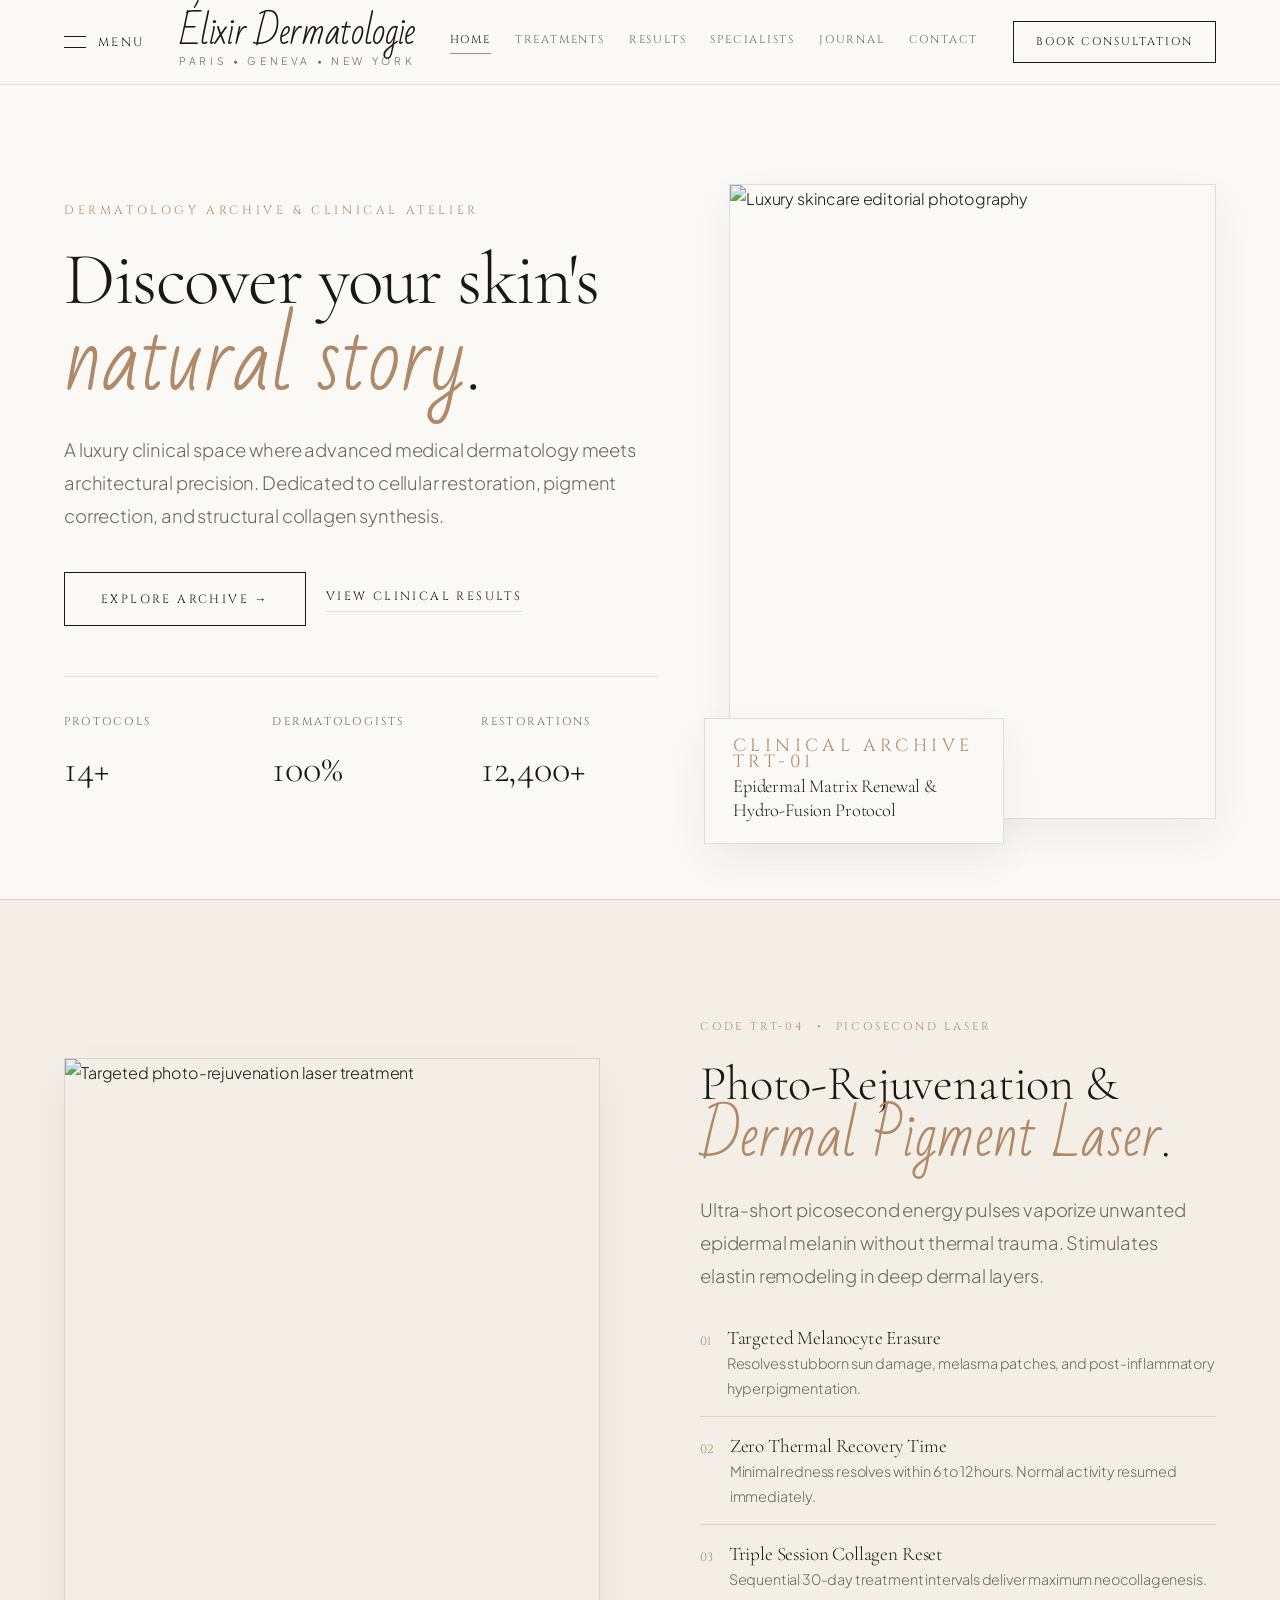
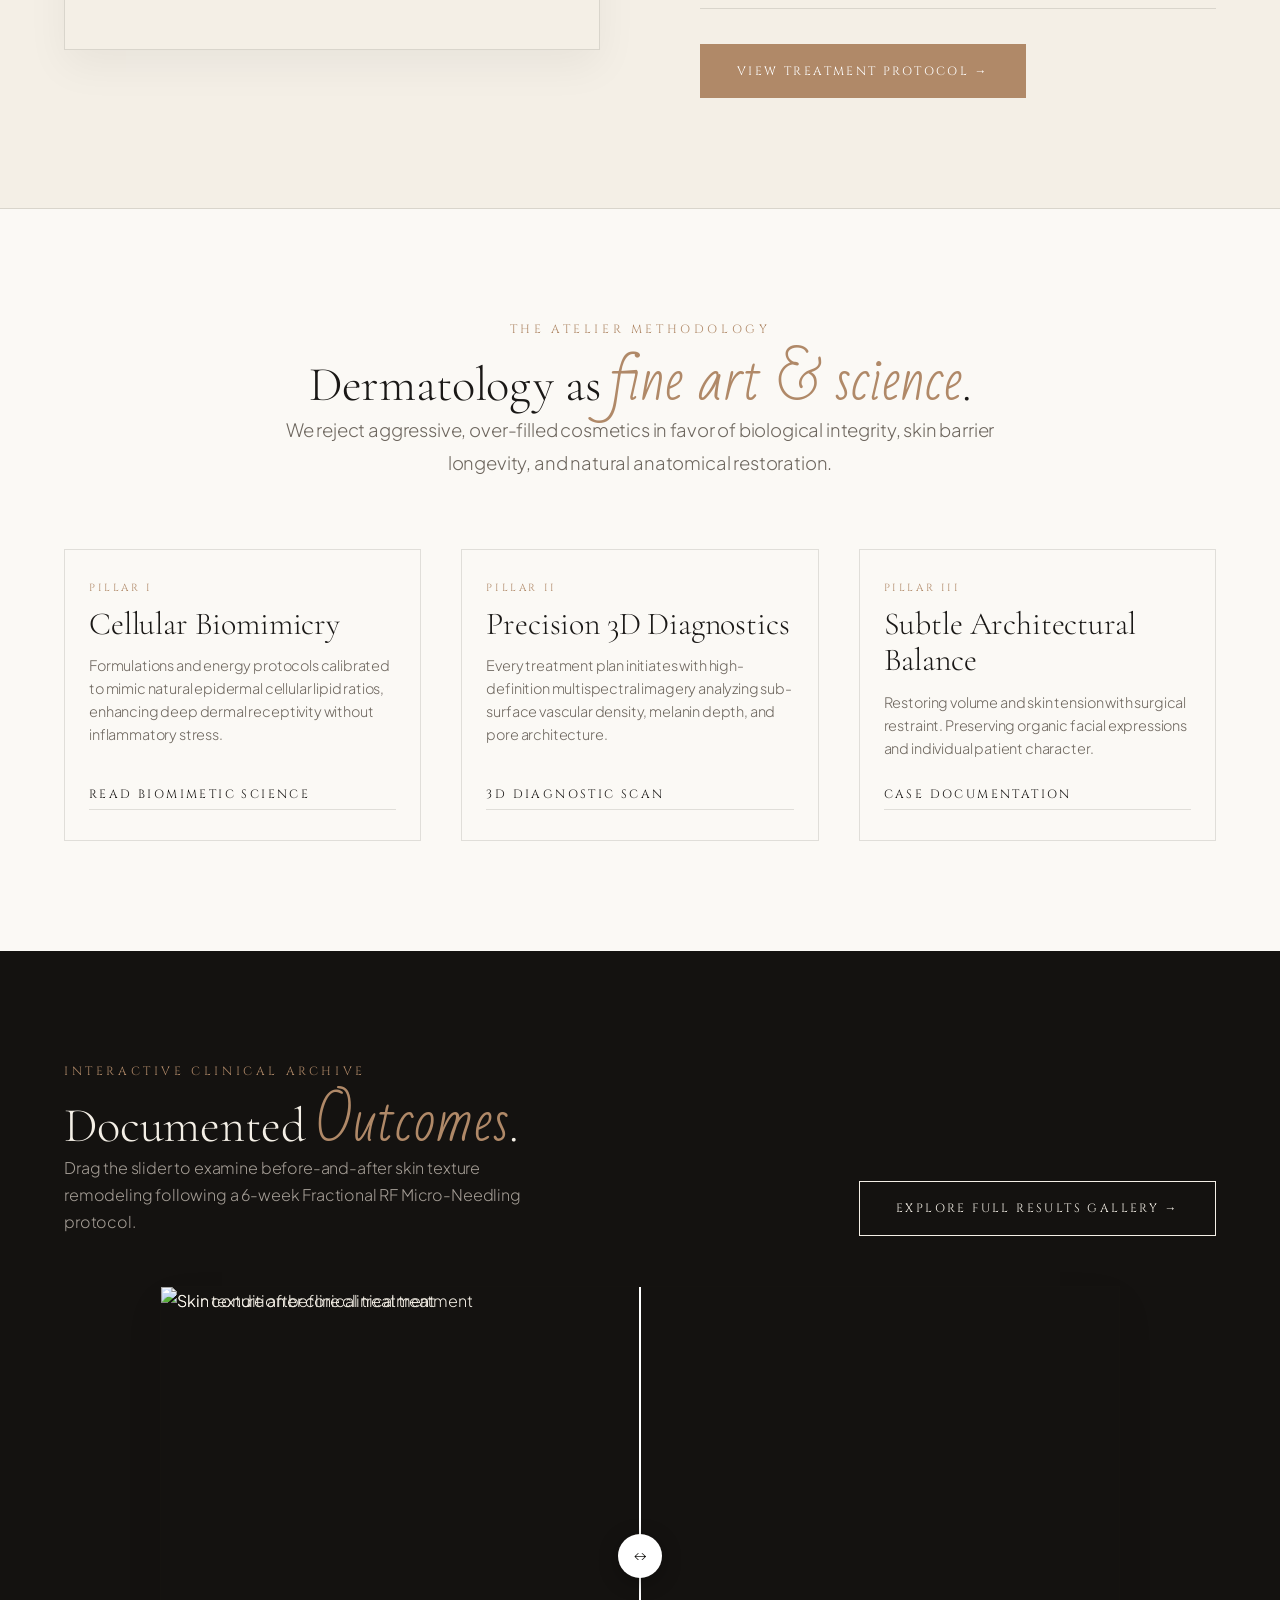
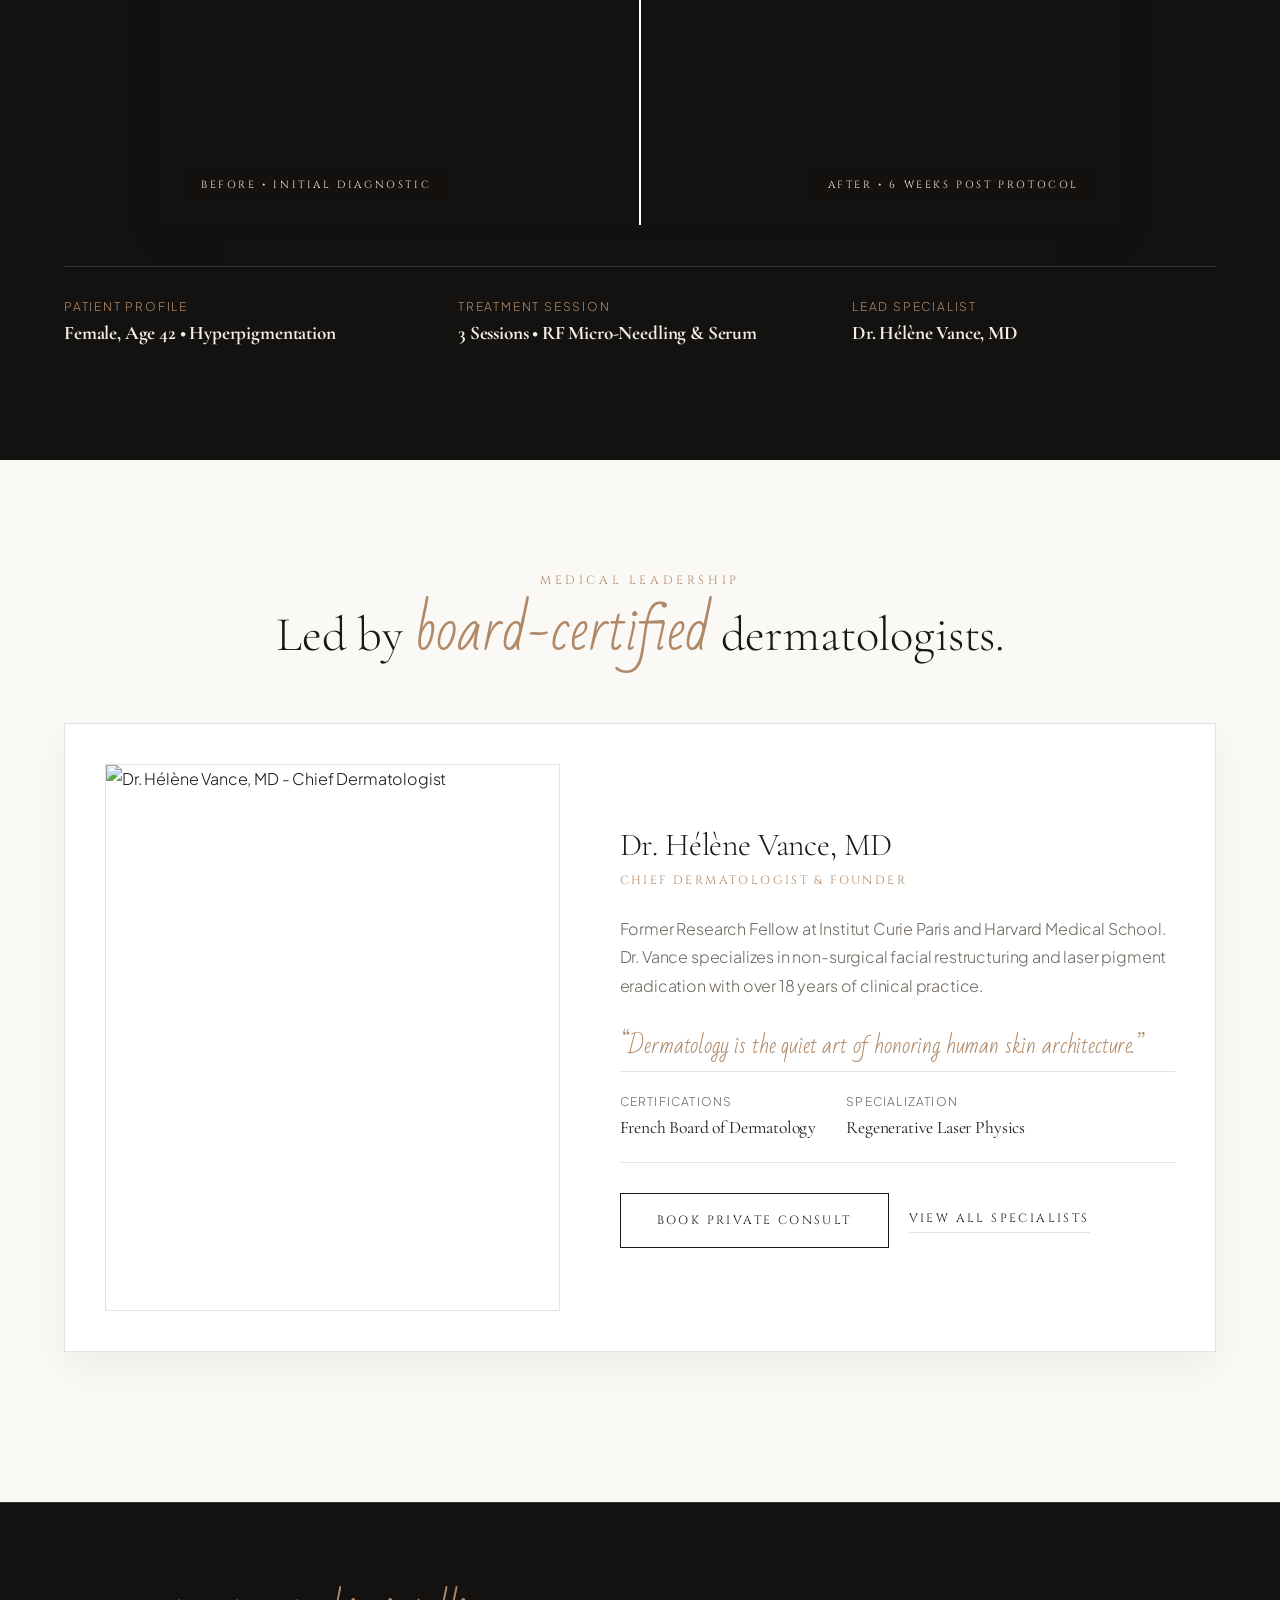
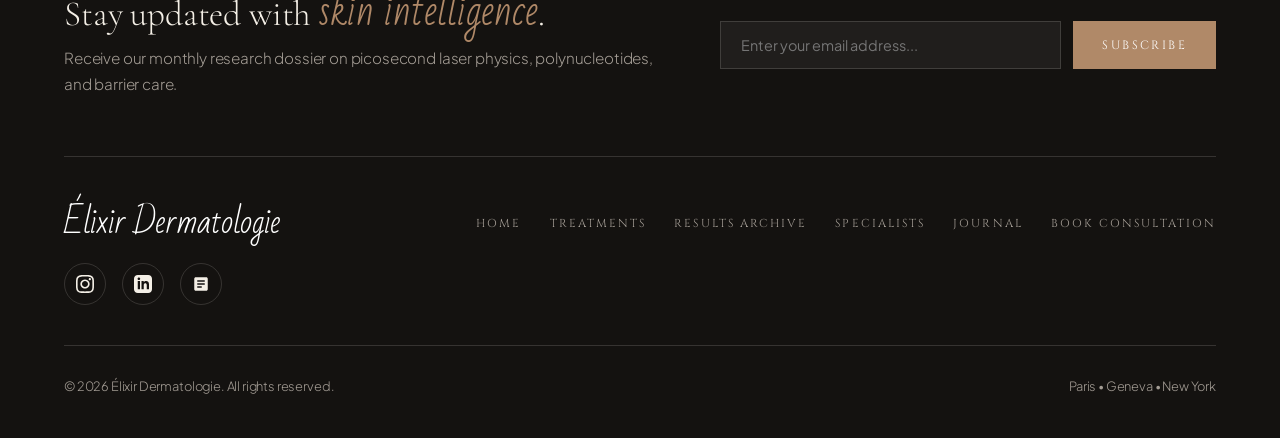
==== commit ec130ea3: "Populate all 14 pages with rich content, active nav highlighting, footer newsletter, 3 social SVG ic" ====
--- a/index.html
+++ b/index.html
@@ -30,6 +30,8 @@
         <a href="treatments.html">Treatments</a>
         <a href="results.html">Results</a>
         <a href="specialists.html">Specialists</a>
+        <a href="trends.html">Journal</a>
+        <a href="contact.html">Contact</a>
       </nav>
 
       <a href="contact.html" class="header-cta">Book Consultation</a>
@@ -52,9 +54,16 @@
         <nav class="overlay-nav">
           <a href="index.html" class="active"><span class="num">01</span> Home Gallery</a>
           <a href="treatments.html"><span class="num">02</span> Treatments Collection</a>
-          <a href="results.html"><span class="num">03</span> Results Archive</a>
-          <a href="specialists.html"><span class="num">04</span> Clinical Specialists</a>
-          <a href="contact.html"><span class="num">05</span> Book Consultation & Portal</a>
+          <a href="treatment-detail.html"><span class="num">03</span> Treatment Spotlight</a>
+          <a href="results.html"><span class="num">04</span> Results Archive</a>
+          <a href="specialists.html"><span class="num">05</span> Clinical Specialists</a>
+          <a href="trends.html"><span class="num">06</span> Editorial Journal</a>
+          <a href="haircare.html"><span class="num">07</span> Scalp & Trichology</a>
+          <a href="ingredients.html"><span class="num">08</span> Active Molecules</a>
+          <a href="insights.html"><span class="num">09</span> 3D Diagnostics</a>
+          <a href="about.html"><span class="num">10</span> Clinic Philosophy</a>
+          <a href="contact.html"><span class="num">11</span> Book Consultation</a>
+          <a href="dashboard.html"><span class="num">12</span> Patient Dossier</a>
         </nav>
 
         <div class="overlay-info">
@@ -163,7 +172,7 @@
               </div>
             </div>
 
-            <a href="treatments.html" class="btn-gallery btn-accent">View Treatment Protocol →</a>
+            <a href="treatment-detail.html" class="btn-gallery btn-accent">View Treatment Protocol →</a>
           </div>
         </div>
       </div>
@@ -184,7 +193,7 @@
               <div class="card-code">PILLAR I</div>
               <h3>Cellular Biomimicry</h3>
               <p>Formulations and energy protocols calibrated to mimic natural epidermal cellular lipid ratios, enhancing deep dermal receptivity without inflammatory stress.</p>
-              <a href="treatments.html" class="link-arrow">Read Protocol Science</a>
+              <a href="ingredients.html" class="link-arrow">Read Biomimetic Science</a>
             </div>
           </div>
 
@@ -193,7 +202,7 @@
               <div class="card-code">PILLAR II</div>
               <h3>Precision 3D Diagnostics</h3>
               <p>Every treatment plan initiates with high-definition multispectral imagery analyzing sub-surface vascular density, melanin depth, and pore architecture.</p>
-              <a href="contact.html" class="link-arrow">Diagnostic Scan</a>
+              <a href="insights.html" class="link-arrow">3D Diagnostic Scan</a>
             </div>
           </div>
 
@@ -294,66 +303,54 @@
     </section>
   </div>
 
-  <!-- Editorial Footer -->
+  <!-- Minimal Luxury Editorial Footer with Newsletter & 3 Social Icons -->
   <footer class="footer-editorial">
     <div class="container">
-      <div class="footer-hero-callout">
-        <span class="eyebrow">Private Consultations</span>
-        <h2>Begin your <span class="script" style="color: var(--accent);">skincare journey</span>.</h2>
-        <p>Schedule a 1-on-1 diagnostic consultation with our medical dermatologists in Paris, Geneva, or New York.</p>
-        <a href="contact.html" class="btn-gallery btn-dark">Book a Consultation</a>
-      </div>
-
-      <div class="footer-nav-grid">
-        <div class="footer-col">
-          <h5>Navigation</h5>
-          <ul>
-            <li><a href="index.html">Home Gallery</a></li>
-            <li><a href="treatments.html">Treatments Archive</a></li>
-            <li><a href="results.html">Results Gallery</a></li>
-            <li><a href="specialists.html">Clinical Specialists</a></li>
-            <li><a href="contact.html">Book Consultation</a></li>
-          </ul>
-        </div>
-        <div class="footer-col">
-          <h5>Treatments</h5>
-          <ul>
-            <li><a href="treatments.html">Picosecond Laser</a></li>
-            <li><a href="treatments.html">RF Micro-Needling</a></li>
-            <li><a href="treatments.html">Polynucleotide Therapy</a></li>
-            <li><a href="treatments.html">Chemical Matrix Peels</a></li>
-          </ul>
-        </div>
-        <div class="footer-col">
-          <h5>Results Archive</h5>
-          <ul>
-            <li><a href="results.html">Pigmentation Cases</a></li>
-            <li><a href="results.html">Dermal Laxity</a></li>
-            <li><a href="results.html">Acne Scarring Protocol</a></li>
-            <li><a href="results.html">Periorbital Restorations</a></li>
-          </ul>
-        </div>
-        <div class="footer-col">
-          <h5>Global Ateliers</h5>
-          <ul>
-            <li><a href="contact.html">Paris Atelier</a></li>
-            <li><a href="contact.html">Geneva Clinic</a></li>
-            <li><a href="contact.html">New York Clinic</a></li>
-            <li><a href="contact.html">Virtual Diagnostic</a></li>
-          </ul>
-        </div>
-      </div>
-
-      <div class="footer-bottom">
-        <div>
-          © <span data-year>2026</span> Élixir Dermatologie. All rights reserved.
-        </div>
-        <div class="footer-bottom-links">
+      <div class="footer-newsletter-wrap">
+        <div class="newsletter-info">
+          <h3>Stay updated with <span class="script" style="color: var(--accent);">skin intelligence</span>.</h3>
+          <p>Receive our monthly research dossier on picosecond laser physics, polynucleotides, and barrier care.</p>
+        </div>
+        <form class="newsletter-form" onsubmit="event.preventDefault(); alert('Thank you for subscribing to Élixir Dermatologie Journal.'); this.reset();">
+          <input type="email" class="newsletter-input" placeholder="Enter your email address..." required>
+          <button type="submit" class="btn-gallery btn-accent" style="padding: 14px 28px;">Subscribe</button>
+        </form>
+      </div>
+
+      <div class="footer-minimal-nav">
+        <div class="brand-logo" style="text-align: left;">
+          <a href="index.html" style="color: #fff; font-family: var(--font-script); font-size: 2rem;">Élixir Dermatologie</a>
+        </div>
+
+        <div class="footer-links-minimal">
           <a href="index.html">Home</a>
           <a href="treatments.html">Treatments</a>
-          <a href="results.html">Results</a>
-          <a href="contact.html">Contact</a>
-        </div>
+          <a href="results.html">Results Archive</a>
+          <a href="specialists.html">Specialists</a>
+          <a href="trends.html">Journal</a>
+          <a href="contact.html">Book Consultation</a>
+        </div>
+
+        <!-- 3 Social Icons -->
+        <div class="footer-social-icons">
+          <!-- Instagram Icon -->
+          <a href="#" class="social-icon-btn" aria-label="Instagram">
+            <svg viewBox="0 0 24 24"><path d="M12 2.163c3.204 0 3.584.012 4.85.07 3.252.148 4.771 1.691 4.919 4.919.058 1.265.069 1.645.069 4.849 0 3.205-.012 3.584-.069 4.849-.149 3.225-1.664 4.771-4.919 4.919-1.266.058-1.644.07-4.85.07-3.204 0-3.584-.012-4.849-.07-3.26-.149-4.771-1.699-4.919-4.92-.058-1.265-.07-1.644-.07-4.849 0-3.204.013-3.583.07-4.849.149-3.227 1.664-4.771 4.919-4.919 1.266-.057 1.645-.069 4.849-.069zm0-2.163c-3.259 0-3.667.014-4.947.072-4.358.2-6.78 2.618-6.98 6.98-.059 1.281-.073 1.689-.073 4.948 0 3.259.014 3.668.072 4.948.2 4.358 2.618 6.78 6.98 6.98 1.281.058 1.689.072 4.948.072 3.259 0 3.668-.014 4.948-.072 4.354-.2 6.782-2.618 6.979-6.98.059-1.28.073-1.689.073-4.948 0-3.259-.014-3.667-.072-4.947-.196-4.354-2.617-6.78-6.979-6.98-1.281-.059-1.69-.073-4.949-.073zm0 5.838c-3.403 0-6.162 2.759-6.162 6.162s2.759 6.163 6.162 6.163 6.162-2.759 6.162-6.163c0-3.403-2.759-6.162-6.162-6.162zm0 10.162c-2.209 0-4-1.79-4-4 0-2.209 1.791-4 4-4s4 1.791 4 4c0 2.21-1.791 4-4 4zm6.406-11.845c-.796 0-1.441.645-1.441 1.44s.645 1.44 1.441 1.44c.795 0 1.439-.645 1.439-1.44s-.644-1.44-1.439-1.44z"/></svg>
+          </a>
+          <!-- LinkedIn Icon -->
+          <a href="#" class="social-icon-btn" aria-label="LinkedIn">
+            <svg viewBox="0 0 24 24"><path d="M19 0h-14c-2.761 0-5 2.239-5 5v14c0 2.761 2.239 5 5 5h14c2.762 0 5-2.239 5-5v-14c0-2.761-2.238-5-5-5zm-11 19h-3v-11h3v11zm-1.5-12.268c-.966 0-1.75-.79-1.75-1.764s.784-1.764 1.75-1.764 1.75.79 1.75 1.764-.783 1.764-1.75 1.764zm13.5 12.268h-3v-5.604c0-3.368-4-3.113-4 0v5.604h-3v-11h3v1.765c1.396-2.586 7-2.777 7 2.476v6.759z"/></svg>
+          </a>
+          <!-- Editorial Journal Icon -->
+          <a href="trends.html" class="social-icon-btn" aria-label="Journal">
+            <svg viewBox="0 0 24 24"><path d="M19 3h-14c-1.1 0-2 .9-2 2v14c0 1.1.9 2 2 2h14c1.1 0 2-.9 2-2v-14c0-1.1-.9-2-2-2zm-2 10h-10v-2h10v2zm0-4h-10v-2h10v2zm-4 8h-6v-2h6v2z"/></svg>
+          </a>
+        </div>
+      </div>
+
+      <div class="footer-bottom">
+        <div>© <span data-year>2026</span> Élixir Dermatologie. All rights reserved.</div>
+        <div>Paris • Geneva • New York</div>
       </div>
     </div>
   </footer>
--- a/css/style.css
+++ b/css/style.css
@@ -113,6 +113,7 @@
   display: flex;
   align-items: center;
   justify-content: space-between;
+  gap: 20px;
   transition: height 0.3s ease;
 }
 
@@ -136,8 +137,8 @@
 }
 
 .menu-trigger .menu-icon {
-  width: 20px;
-  height: 10px;
+  width: 22px;
+  height: 12px;
   display: flex;
   flex-direction: column;
   justify-content: space-between;
@@ -190,16 +191,29 @@
 .nav-links-desktop {
   display: flex;
   align-items: center;
-  gap: 32px;
+  gap: 24px;
 }
 
 .nav-links-desktop a {
   font-family: var(--font-display);
-  font-size: 0.72rem;
-  letter-spacing: 0.18em;
+  font-size: 0.7rem;
+  letter-spacing: 0.16em;
   text-transform: uppercase;
   color: var(--text-muted);
   transition: var(--transition);
+  position: relative;
+  padding-bottom: 4px;
+}
+
+.nav-links-desktop a::after {
+  content: '';
+  position: absolute;
+  bottom: 0;
+  left: 0;
+  width: 0;
+  height: 1px;
+  background-color: var(--accent);
+  transition: width 0.3s ease;
 }
 
 .nav-links-desktop a:hover,
@@ -207,11 +221,16 @@
   color: var(--text-main);
 }
 
+.nav-links-desktop a.active::after,
+.nav-links-desktop a:hover::after {
+  width: 100%;
+}
+
 .header-cta {
   display: inline-flex;
   align-items: center;
   justify-content: center;
-  padding: 10px 24px;
+  padding: 10px 22px;
   border: 1px solid var(--text-main);
   font-family: var(--font-display);
   font-size: 0.7rem;
@@ -219,6 +238,7 @@
   text-transform: uppercase;
   color: var(--text-main);
   transition: var(--transition);
+  white-space: nowrap;
 }
 
 .header-cta:hover {
@@ -227,7 +247,7 @@
   box-shadow: 0 8px 20px rgba(0, 0, 0, 0.1);
 }
 
-/* Fullscreen Gallery Overlay */
+/* Fullscreen Gallery Overlay (Hamburger Menu) */
 .gallery-overlay {
   position: fixed;
   top: 0;
@@ -273,31 +293,31 @@
   display: grid;
   grid-template-columns: 1.5fr 1fr;
   gap: 60px;
-  padding: 80px 0;
+  padding: 60px 0;
 }
 
 .overlay-nav {
   display: flex;
   flex-direction: column;
-  gap: 20px;
+  gap: 14px;
 }
 
 .overlay-nav a {
   font-family: var(--font-serif);
-  font-size: clamp(2.2rem, 5vw, 4rem);
+  font-size: clamp(1.6rem, 3.2vw, 2.6rem);
   font-weight: 300;
   color: var(--text-light-muted);
   display: flex;
   align-items: baseline;
-  gap: 24px;
-  transition: var(--transition);
-  padding-bottom: 12px;
+  gap: 20px;
+  transition: var(--transition);
+  padding-bottom: 8px;
   border-bottom: 1px solid rgba(255, 255, 255, 0.05);
 }
 
 .overlay-nav a span.num {
   font-family: var(--font-sans);
-  font-size: 0.85rem;
+  font-size: 0.75rem;
   letter-spacing: 0.2em;
   color: var(--accent);
 }
@@ -305,7 +325,7 @@
 .overlay-nav a:hover,
 .overlay-nav a.active {
   color: var(--text-light);
-  padding-left: 20px;
+  padding-left: 16px;
   border-bottom-color: var(--accent);
 }
 
@@ -334,7 +354,7 @@
 }
 
 .overlay-meta-item {
-  margin-bottom: 24px;
+  margin-bottom: 20px;
 }
 
 .overlay-meta-item span {
@@ -348,7 +368,7 @@
 
 .overlay-meta-item strong {
   font-family: var(--font-serif);
-  font-size: 1.25rem;
+  font-size: 1.15rem;
   font-weight: 400;
   color: var(--text-light);
 }
@@ -1081,86 +1101,145 @@
   gap: 20px;
 }
 
-/* Luxury Editorial Footer */
+/* Minimal Luxury Footer with Newsletter & 3 Social Icons */
 .footer-editorial {
   background-color: var(--bg-dark);
   color: var(--text-light);
-  padding: 120px 0 50px;
+  padding: 90px 0 40px;
   border-top: 1px solid var(--border-light);
 }
 
-.footer-hero-callout {
-  text-align: center;
-  max-width: 750px;
-  margin: 0 auto 90px;
-}
-
-.footer-hero-callout h2 {
-  font-size: clamp(2.5rem, 5vw, 4.2rem);
+.footer-newsletter-wrap {
+  display: grid;
+  grid-template-columns: 1.1fr 0.9fr;
+  gap: 50px;
+  align-items: center;
+  padding-bottom: 60px;
+  border-bottom: 1px solid var(--border-light);
+  margin-bottom: 50px;
+}
+
+.newsletter-info h3 {
   color: var(--text-light);
-  margin-bottom: 24px;
-}
-
-.footer-hero-callout p {
+  font-size: 2.2rem;
+  margin-bottom: 10px;
+}
+
+.newsletter-info p {
   color: var(--text-light-muted);
-  font-size: 1.1rem;
-  margin-bottom: 40px;
-}
-
-.footer-nav-grid {
-  display: grid;
-  grid-template-columns: repeat(4, 1fr);
-  gap: 30px;
-  padding-bottom: 80px;
+  font-size: 0.95rem;
+}
+
+.newsletter-form {
+  display: flex;
+  gap: 12px;
+}
+
+.newsletter-input {
+  flex-grow: 1;
+  padding: 14px 20px;
+  background-color: rgba(255, 255, 255, 0.05);
+  border: 1px solid var(--border-light);
+  color: var(--text-light);
+  font-size: 0.9rem;
+  outline: none;
+  transition: var(--transition);
+}
+
+.newsletter-input:focus {
+  border-color: var(--accent);
+  background-color: rgba(255, 255, 255, 0.1);
+}
+
+.footer-minimal-nav {
+  display: flex;
+  align-items: center;
+  justify-content: space-between;
+  padding-bottom: 40px;
   border-bottom: 1px solid var(--border-light);
-}
-
-.footer-col h5 {
-  font-family: var(--font-display);
-  font-size: 0.75rem;
-  letter-spacing: 0.25em;
-  text-transform: uppercase;
-  color: var(--accent);
-  margin-bottom: 24px;
-}
-
-.footer-col ul {
-  list-style: none;
-}
-
-.footer-col li {
-  margin-bottom: 12px;
-}
-
-.footer-col a {
-  font-size: 0.95rem;
+  flex-wrap: wrap;
+  gap: 24px;
+}
+
+.footer-links-minimal {
+  display: flex;
+  gap: 28px;
+  flex-wrap: wrap;
+}
+
+.footer-links-minimal a {
+  font-family: var(--font-display);
+  font-size: 0.72rem;
+  letter-spacing: 0.18em;
+  text-transform: uppercase;
   color: var(--text-light-muted);
-}
-
-.footer-col a:hover {
+  transition: var(--transition);
+}
+
+.footer-links-minimal a:hover {
   color: var(--text-light);
-  padding-left: 4px;
+}
+
+.footer-social-icons {
+  display: flex;
+  align-items: center;
+  gap: 16px;
+}
+
+.social-icon-btn {
+  width: 42px;
+  height: 42px;
+  border-radius: 50%;
+  border: 1px solid var(--border-light);
+  display: flex;
+  align-items: center;
+  justify-content: center;
+  color: var(--text-light);
+  transition: var(--transition);
+}
+
+.social-icon-btn:hover {
+  background-color: var(--accent);
+  border-color: var(--accent);
+  color: #ffffff;
+  transform: translateY(-3px);
+}
+
+.social-icon-btn svg {
+  width: 18px;
+  height: 18px;
+  fill: currentColor;
 }
 
 .footer-bottom {
   display: flex;
   align-items: center;
   justify-content: space-between;
-  padding-top: 40px;
+  padding-top: 30px;
   font-size: 0.8rem;
   color: var(--text-light-muted);
 }
 
-.footer-bottom-links {
-  display: flex;
-  gap: 24px;
-}
-
-/* Responsive Styles */
+/* Responsive Breakpoint: Hamburger Menu Active Between 300px and 1100px */
+@media (max-width: 1100px) and (min-width: 300px) {
+  .nav-links-desktop {
+    display: none !important;
+  }
+  .menu-trigger {
+    display: flex !important;
+  }
+}
+
+@media (min-width: 1101px) {
+  .menu-trigger {
+    display: flex;
+  }
+}
+
 @media (max-width: 1024px) {
-  .hero-grid, .spotlight-grid, .specialist-card {
+  .hero-grid, .spotlight-grid, .specialist-card, .footer-newsletter-wrap {
     grid-template-columns: 1fr;
-    gap: 50px;
+    gap: 40px;
   }
 
   .gallery-grid {
@@ -1177,14 +1256,6 @@
     border-top: 1px solid var(--border-light);
     padding-top: 40px;
   }
-
-  .nav-links-desktop {
-    display: none;
-  }
-
-  .footer-nav-grid {
-    grid-template-columns: repeat(2, 1fr);
-  }
 }
 
 @media (max-width: 768px) {
@@ -1192,15 +1263,12 @@
     grid-template-columns: 1fr;
   }
 
-  .form-row {
+  .form-row, .newsletter-form {
     grid-template-columns: 1fr;
+    flex-direction: column;
   }
 
-  .footer-nav-grid {
-    grid-template-columns: 1fr 1fr;
-  }
-
-  .footer-bottom {
+  .footer-minimal-nav, .footer-bottom {
     flex-direction: column;
     gap: 20px;
     align-items: flex-start;
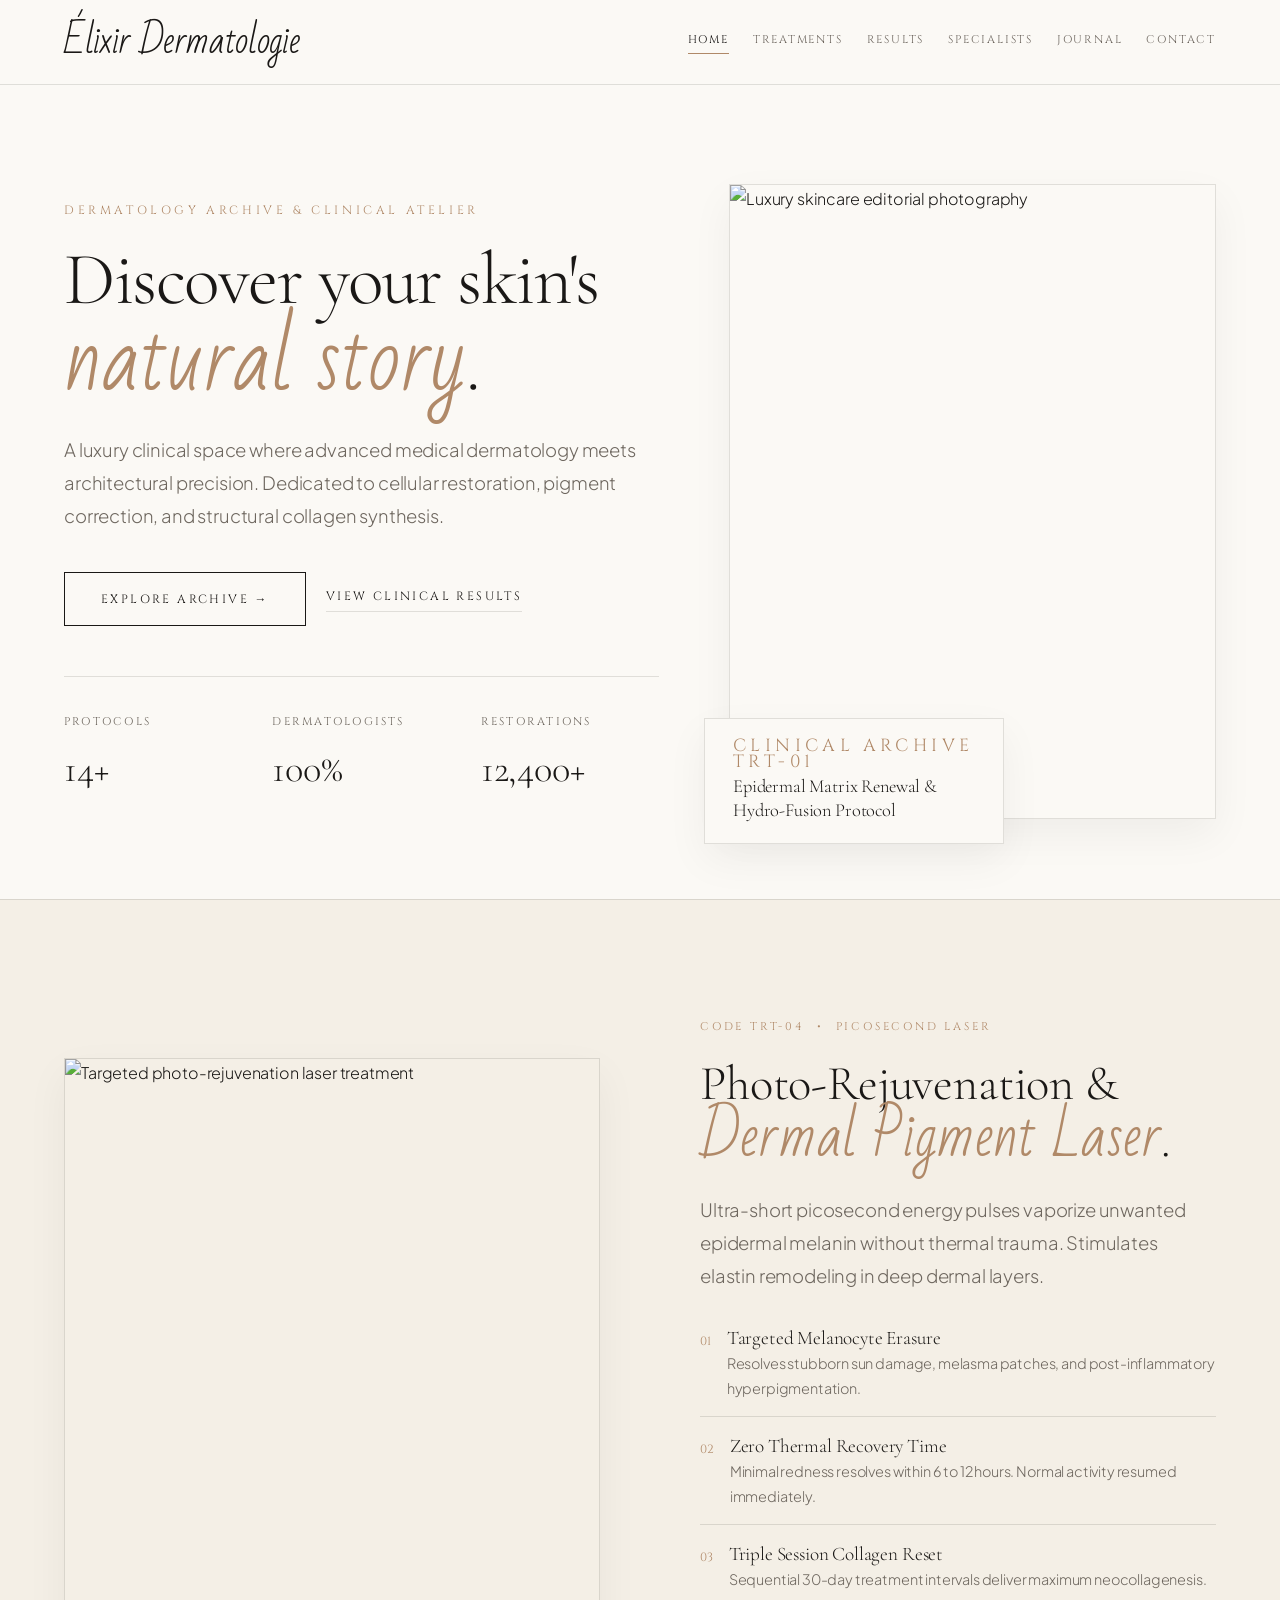
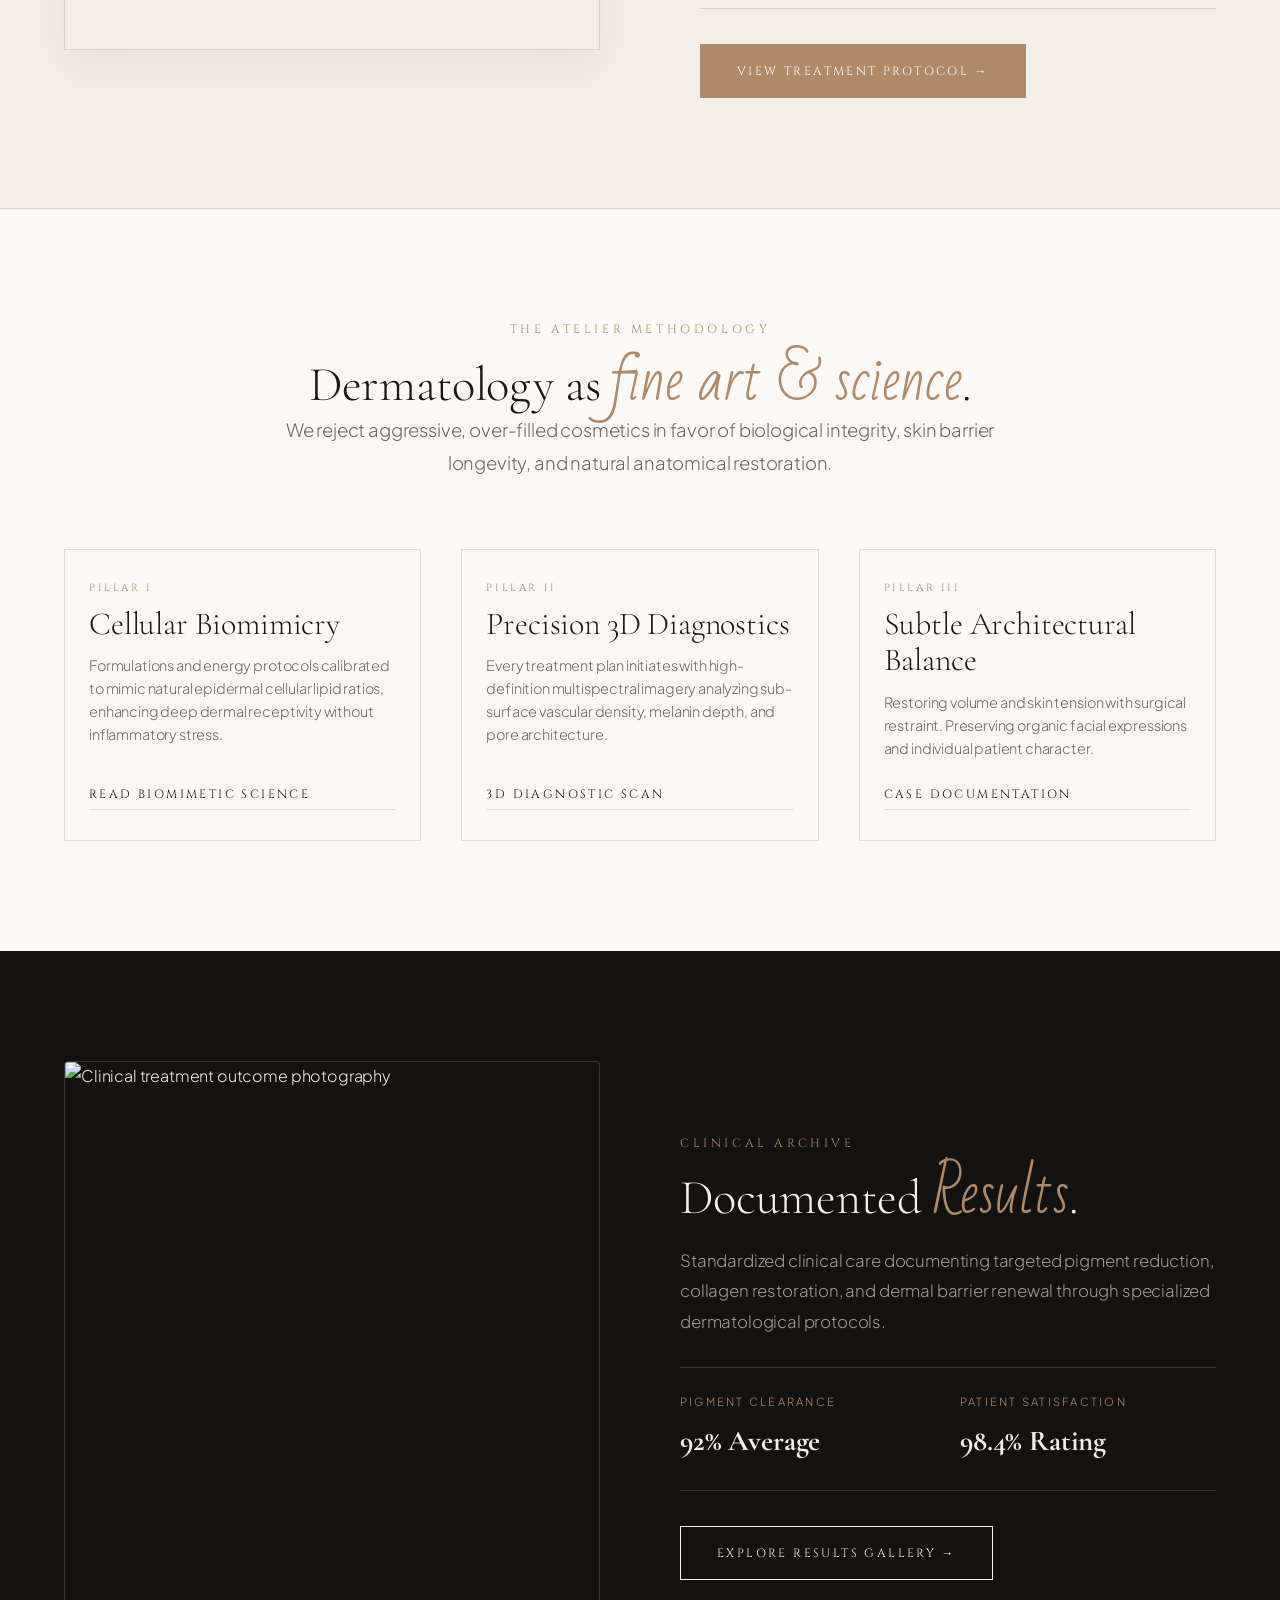
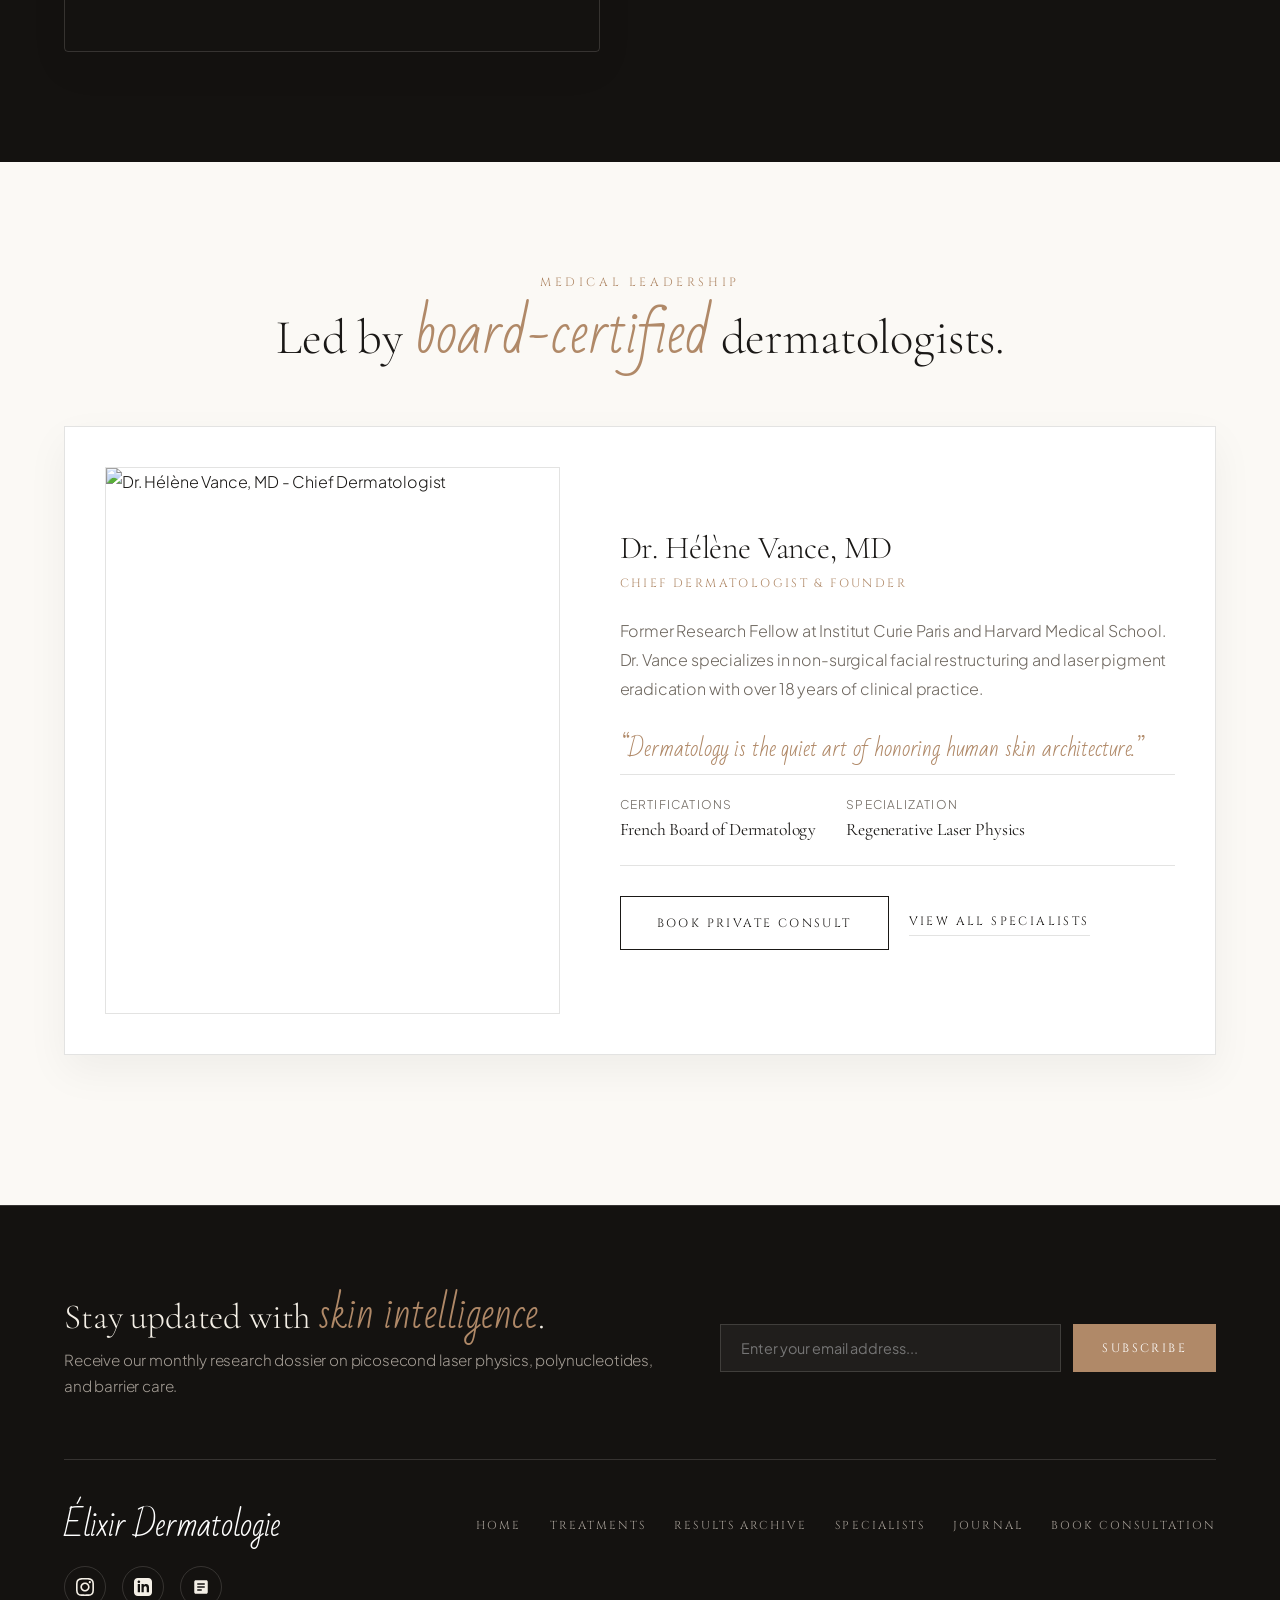
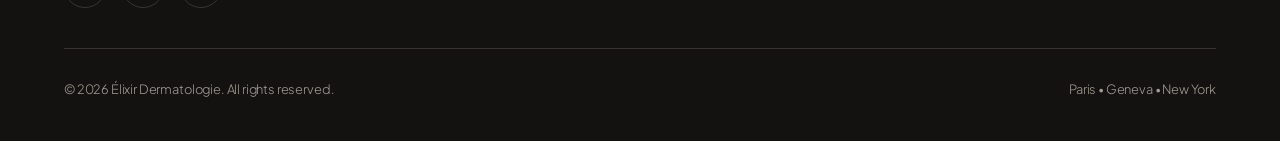
==== commit 9e09799d: "Standardize hamburger menu, update results layout, create favicon, and temporarily hide header CTA" ====
--- a/index.html
+++ b/index.html
@@ -5,6 +5,7 @@
   <meta name="viewport" content="width=device-width, initial-scale=1.0">
   <title>Élixir Dermatologie — Luxury Skincare Showcase & Treatment Gallery</title>
   <meta name="description" content="A dermatologist's gallery, luxury editorial, and treatment archive dedicated to architectural skin rejuvenation and regenerative clinical care.">
+  <link rel="icon" type="image/svg+xml" href="favicon.svg">
   <link rel="stylesheet" href="css/style.css">
 </head>
 <body>
@@ -52,41 +53,13 @@
 
       <div class="overlay-body">
         <nav class="overlay-nav">
-          <a href="index.html" class="active"><span class="num">01</span> Home Gallery</a>
-          <a href="treatments.html"><span class="num">02</span> Treatments Collection</a>
-          <a href="treatment-detail.html"><span class="num">03</span> Treatment Spotlight</a>
-          <a href="results.html"><span class="num">04</span> Results Archive</a>
-          <a href="specialists.html"><span class="num">05</span> Clinical Specialists</a>
-          <a href="trends.html"><span class="num">06</span> Editorial Journal</a>
-          <a href="haircare.html"><span class="num">07</span> Scalp & Trichology</a>
-          <a href="ingredients.html"><span class="num">08</span> Active Molecules</a>
-          <a href="insights.html"><span class="num">09</span> 3D Diagnostics</a>
-          <a href="about.html"><span class="num">10</span> Clinic Philosophy</a>
-          <a href="contact.html"><span class="num">11</span> Book Consultation</a>
-          <a href="dashboard.html"><span class="num">12</span> Patient Dossier</a>
+          <a href="index.html" class="active"><span class="num">01</span> Home</a>
+          <a href="treatments.html"><span class="num">02</span> Treatments</a>
+          <a href="results.html"><span class="num">03</span> Results</a>
+          <a href="specialists.html"><span class="num">04</span> Specialists</a>
+          <a href="trends.html"><span class="num">05</span> Journal</a>
+          <a href="contact.html"><span class="num">06</span> Contact</a>
         </nav>
-
-        <div class="overlay-info">
-          <div>
-            <h4>Atelier Hours & Locations</h4>
-            <div class="overlay-meta-item">
-              <span>Paris Atelier</span>
-              <strong>18 Rue du Faubourg Saint-Honoré</strong>
-            </div>
-            <div class="overlay-meta-item">
-              <span>New York Clinic</span>
-              <strong>645 Madison Avenue, 14th Fl</strong>
-            </div>
-            <div class="overlay-meta-item">
-              <span>Private Consultation</span>
-              <p>Mon – Sat: 09:00 — 19:00 GMT<br>By appointment only.</p>
-            </div>
-          </div>
-
-          <div>
-            <a href="contact.html" class="btn-gallery btn-dark" style="width: 100%; justify-content: center;">Reserve Private Consultation</a>
-          </div>
-        </div>
       </div>
     </div>
   </div>
@@ -218,44 +191,33 @@
       </div>
     </section>
 
-    <!-- Interactive Clinical Results Showcase (Before / After) -->
+    <!-- Clinical Results Showcase (Simple & Elegant Editorial) -->
     <section class="section-padding bg-dark">
       <div class="container">
-        <div style="display: flex; justify-content: space-between; align-items: flex-end; margin-bottom: 50px; flex-wrap: wrap; gap: 20px;">
-          <div>
-            <span class="eyebrow">Interactive Clinical Archive</span>
-            <h2>Documented <span class="script" style="color: var(--accent);">Outcomes</span>.</h2>
-            <p style="color: var(--text-light-muted); max-width: 500px;">Drag the slider to examine before-and-after skin texture remodeling following a 6-week Fractional RF Micro-Needling protocol.</p>
-          </div>
-          <a href="results.html" class="btn-gallery btn-dark">Explore Full Results Gallery →</a>
-        </div>
-
-        <div class="before-after-container">
-          <div class="ba-image ba-after">
-            <img src="https://images.unsplash.com/photo-1512290900673-7002ddb9338b?auto=format&fit=crop&w=1400&q=85" alt="Skin texture after clinical treatment">
-            <div class="ba-label">AFTER • 6 WEEKS POST PROTOCOL</div>
-          </div>
-          <div class="ba-image ba-before">
-            <img src="https://images.unsplash.com/photo-1508214751196-bcfd4ca60f91?auto=format&fit=crop&w=1400&q=85" alt="Skin condition before clinical treatment">
-            <div class="ba-label">BEFORE • INITIAL DIAGNOSTIC</div>
-          </div>
-          <div class="ba-slider-handle">
-            <div class="ba-handle-circle">↔</div>
-          </div>
-        </div>
-
-        <div style="margin-top: 40px; display: grid; grid-template-columns: repeat(3, 1fr); gap: 30px; border-top: 1px solid var(--border-light); padding-top: 30px;">
-          <div>
-            <span style="display: block; font-size: 0.75rem; letter-spacing: 0.15em; text-transform: uppercase; color: var(--accent);">PATIENT PROFILE</span>
-            <strong style="font-family: var(--font-serif); font-size: 1.2rem; color: var(--text-light);">Female, Age 42 • Hyperpigmentation</strong>
-          </div>
-          <div>
-            <span style="display: block; font-size: 0.75rem; letter-spacing: 0.15em; text-transform: uppercase; color: var(--accent);">TREATMENT SESSION</span>
-            <strong style="font-family: var(--font-serif); font-size: 1.2rem; color: var(--text-light);">3 Sessions • RF Micro-Needling & Serum</strong>
-          </div>
-          <div>
-            <span style="display: block; font-size: 0.75rem; letter-spacing: 0.15em; text-transform: uppercase; color: var(--accent);">LEAD SPECIALIST</span>
-            <strong style="font-family: var(--font-serif); font-size: 1.2rem; color: var(--text-light);">Dr. Hélène Vance, MD</strong>
+        <div class="spotlight-grid">
+          <div class="spotlight-media" style="border: 1px solid var(--border-light); border-radius: 4px;">
+            <img src="https://images.unsplash.com/photo-1570172619644-dfd03ed5d881?auto=format&fit=crop&w=1200&q=85" alt="Clinical treatment outcome photography">
+          </div>
+
+          <div class="spotlight-content" style="display: flex; flex-direction: column; justify-content: center;">
+            <span class="eyebrow">Clinical Archive</span>
+            <h2 style="color: var(--text-light); margin-bottom: 20px;">Documented <span class="script" style="color: var(--accent);">Results</span>.</h2>
+            <p style="color: var(--text-light-muted); margin-bottom: 30px; font-size: 1.05rem; line-height: 1.8;">Standardized clinical care documenting targeted pigment reduction, collagen restoration, and dermal barrier renewal through specialized dermatological protocols.</p>
+
+            <div style="display: grid; grid-template-columns: repeat(2, 1fr); gap: 24px; margin-bottom: 35px; border-top: 1px solid var(--border-light); border-bottom: 1px solid var(--border-light); padding: 24px 0;">
+              <div>
+                <span style="display: block; font-size: 0.7rem; letter-spacing: 0.2em; text-transform: uppercase; color: var(--accent); margin-bottom: 6px;">PIGMENT CLEARANCE</span>
+                <strong style="font-family: var(--font-serif); font-size: 1.8rem; color: var(--text-light);">92% Average</strong>
+              </div>
+              <div>
+                <span style="display: block; font-size: 0.7rem; letter-spacing: 0.2em; text-transform: uppercase; color: var(--accent); margin-bottom: 6px;">PATIENT SATISFACTION</span>
+                <strong style="font-family: var(--font-serif); font-size: 1.8rem; color: var(--text-light);">98.4% Rating</strong>
+              </div>
+            </div>
+
+            <div>
+              <a href="results.html" class="btn-gallery btn-dark">Explore Results Gallery →</a>
+            </div>
           </div>
         </div>
       </div>
--- a/css/style.css
+++ b/css/style.css
@@ -32,6 +32,9 @@
 html {
   scroll-behavior: smooth;
   font-size: 16px;
+  overflow-x: hidden;
+  width: 100%;
+  max-width: 100vw;
 }
 
 body {
@@ -43,6 +46,9 @@
   letter-spacing: -0.01em;
   -webkit-font-smoothing: antialiased;
   overflow-x: hidden;
+  width: 100%;
+  max-width: 100vw;
+  position: relative;
 }
 
 a {
@@ -122,7 +128,7 @@
 }
 
 .menu-trigger {
-  display: flex;
+  display: none;
   align-items: center;
   gap: 12px;
   background: none;
@@ -178,14 +184,9 @@
   color: var(--accent);
 }
 
-.brand-logo span {
-  display: block;
-  font-family: var(--font-sans);
-  font-size: 0.65rem;
-  letter-spacing: 0.35em;
-  text-transform: uppercase;
-  color: var(--text-muted);
-  margin-top: 2px;
+.brand-logo span,
+.brand-logo div {
+  display: none;
 }
 
 .nav-links-desktop {
@@ -227,7 +228,7 @@
 }
 
 .header-cta {
-  display: inline-flex;
+  display: none !important;
   align-items: center;
   justify-content: center;
   padding: 10px 22px;
@@ -290,9 +291,8 @@
 }
 
 .overlay-body {
-  display: grid;
-  grid-template-columns: 1.5fr 1fr;
-  gap: 60px;
+  display: block;
+  max-width: 700px;
   padding: 60px 0;
 }
 
@@ -820,9 +820,13 @@
 
 .card-media {
   position: relative;
-  padding-bottom: 125%;
+  padding-bottom: 65%;
   overflow: hidden;
-  background-color: #eee;
+  background-color: var(--bg-secondary);
+}
+
+.gallery-grid-2 .card-media {
+  padding-bottom: 56.25%;
 }
 
 .card-media img {
@@ -901,6 +905,7 @@
   border: 1px solid var(--border-color);
   user-select: none;
   box-shadow: var(--shadow-subtle);
+  background-color: var(--bg-dark);
 }
 
 .ba-image {
@@ -915,24 +920,35 @@
   width: 100%;
   height: 100%;
   object-fit: cover;
+  object-position: center;
   pointer-events: none;
 }
 
 .ba-before {
+  position: absolute;
+  top: 0;
+  left: 0;
+  height: 100%;
+  width: 50%;
   z-index: 2;
-  width: 50%;
   overflow: hidden;
 }
 
 .ba-before img {
-  width: var(--ba-width, 960px);
+  position: absolute;
+  top: 0;
+  left: 0;
+  height: 100%;
+  width: var(--ba-width, 100%);
+  min-width: var(--ba-width, 100%);
   max-width: none;
+  object-fit: cover;
+  object-position: center;
 }
 
 .ba-label {
   position: absolute;
-  bottom: 24px;
-  padding: 6px 16px;
+  padding: 6px 14px;
   background-color: rgba(20, 18, 16, 0.85);
   backdrop-filter: blur(8px);
   color: var(--text-light);
@@ -941,14 +957,19 @@
   letter-spacing: 0.25em;
   text-transform: uppercase;
   z-index: 4;
+  white-space: nowrap;
+  pointer-events: none;
+  border: 1px solid rgba(244, 239, 230, 0.15);
 }
 
 .ba-before .ba-label {
-  left: 24px;
+  left: 20px;
+  top: 20px;
 }
 
 .ba-after .ba-label {
-  right: 24px;
+  right: 20px;
+  bottom: 20px;
 }
 
 .ba-slider-handle {
@@ -961,6 +982,7 @@
   z-index: 5;
   cursor: ew-resize;
   transform: translateX(-50%);
+  box-shadow: 0 0 10px rgba(0, 0, 0, 0.5);
 }
 
 .ba-handle-circle {
@@ -976,8 +998,9 @@
   display: flex;
   align-items: center;
   justify-content: center;
-  box-shadow: 0 4px 20px rgba(0, 0, 0, 0.3);
-  font-size: 0.8rem;
+  box-shadow: 0 4px 20px rgba(0, 0, 0, 0.4);
+  font-size: 1.1rem;
+  font-weight: 600;
 }
 
 /* Specialist Showcase */
@@ -1221,18 +1244,27 @@
 }
 
 /* Responsive Breakpoint: Hamburger Menu Active Between 300px and 1100px */
-@media (max-width: 1100px) and (min-width: 300px) {
+@media (max-width: 1100px) {
   .nav-links-desktop {
     display: none !important;
   }
   .menu-trigger {
     display: flex !important;
   }
+  .header-cta {
+    display: none !important;
+  }
 }
 
 @media (min-width: 1101px) {
   .menu-trigger {
-    display: flex;
+    display: none !important;
+  }
+  .nav-links-desktop {
+    display: flex !important;
+  }
+  .header-cta {
+    display: none !important;
   }
 }
 
@@ -1240,6 +1272,18 @@
   .hero-grid, .spotlight-grid, .specialist-card, .footer-newsletter-wrap {
     grid-template-columns: 1fr;
     gap: 40px;
+  }
+
+  .hero-content {
+    text-align: center;
+    display: flex;
+    flex-direction: column;
+    align-items: center;
+  }
+
+  .hero-content p {
+    margin-left: auto;
+    margin-right: auto;
   }
 
   .gallery-grid {
@@ -1258,7 +1302,104 @@
   }
 }
 
+.patient-case-meta {
+  margin-top: 40px;
+  display: grid;
+  grid-template-columns: repeat(3, 1fr);
+  gap: 30px;
+  border-top: 1px solid var(--border-light);
+  padding-top: 30px;
+}
+
 @media (max-width: 768px) {
+  /* Universal mobile grid stacking fix for all multi-column sections & inline grids */
+  div[style*="grid-template-columns"],
+  section[style*="grid-template-columns"],
+  .container[style*="grid-template-columns"],
+  .patient-case-meta {
+    grid-template-columns: 1fr !important;
+    gap: 20px !important;
+    text-align: center !important;
+  }
+
+  .patient-case-meta > div {
+    text-align: center !important;
+  }
+
+  /* Center alignment for mobile content blocks */
+  .hero-editorial,
+  .hero-content,
+  .spotlight-content,
+  .specialist-content,
+  .section-header {
+    text-align: center;
+    align-items: center;
+  }
+
+  .hero-content h1,
+  .hero-content p,
+  .hero-content p.lead,
+  .hero-content .eyebrow,
+  .section-header p,
+  .section-header h2,
+  .spotlight-details h2,
+  .spotlight-details p {
+    margin-left: auto;
+    margin-right: auto;
+    text-align: center;
+  }
+
+  /* Center buttons & flex groups in mobile view */
+  .hero-content > div[style*="display: flex"],
+  .hero-buttons,
+  .cta-group {
+    display: flex;
+    flex-direction: column;
+    align-items: center;
+    justify-content: center;
+    width: 100%;
+    gap: 16px;
+    margin: 0 auto;
+    text-align: center;
+  }
+
+  .btn-gallery {
+    width: 100%;
+    max-width: 320px;
+    justify-content: center;
+    text-align: center;
+    margin: 0 auto;
+  }
+
+  .link-arrow {
+    justify-content: center;
+    text-align: center;
+    margin: 0 auto;
+  }
+
+  /* Stats grid responsive alignment & overflow fix */
+  .hero-stats {
+    grid-template-columns: repeat(3, 1fr);
+    gap: 12px;
+    width: 100%;
+    margin-top: 35px;
+    padding-top: 25px;
+    box-sizing: border-box;
+  }
+
+  .stat-item {
+    text-align: center;
+  }
+
+  .stat-item span {
+    font-size: 0.6rem;
+    letter-spacing: 0.12em;
+  }
+
+  .stat-item strong {
+    font-size: clamp(1.3rem, 4.5vw, 1.8rem);
+  }
+
   .gallery-grid, .gallery-grid-2 {
     grid-template-columns: 1fr;
   }
@@ -1271,7 +1412,12 @@
   .footer-minimal-nav, .footer-bottom {
     flex-direction: column;
     gap: 20px;
-    align-items: flex-start;
+    align-items: center;
+    text-align: center;
+  }
+
+  .footer-links-minimal {
+    justify-content: center;
   }
 
   .header-cta {
@@ -1282,4 +1428,116 @@
   .brand-logo a {
     font-size: 1.8rem;
   }
-}
+
+  /* Before After Slider Mobile Styles */
+  .before-after-container {
+    aspect-ratio: 4 / 3;
+    min-height: 280px;
+  }
+
+  .ba-label {
+    font-size: 0.55rem;
+    padding: 4px 10px;
+    letter-spacing: 0.12em;
+  }
+
+  .ba-before .ba-label {
+    left: 10px;
+    top: 10px;
+  }
+
+  .ba-after .ba-label {
+    right: 10px;
+    bottom: 10px;
+  }
+}
+
+@media (max-width: 500px) {
+  .hero-stats {
+    grid-template-columns: 1fr;
+    gap: 20px;
+  }
+}
+
+/* Split Layout for Results Page: Info on One Side, Images on Other Side */
+.case-study-split {
+  display: grid;
+  grid-template-columns: 1fr 1.1fr;
+  gap: 60px;
+  align-items: center;
+}
+
+.case-study-meta-grid {
+  display: grid;
+  grid-template-columns: repeat(2, 1fr);
+  gap: 16px;
+  background-color: var(--bg-card);
+  padding: 20px;
+  border: 1px solid var(--border-color);
+  box-shadow: var(--shadow-subtle);
+}
+
+.case-study-meta-grid span {
+  display: block;
+  font-size: 0.65rem;
+  letter-spacing: 0.18em;
+  text-transform: uppercase;
+  color: var(--accent);
+  margin-bottom: 4px;
+}
+
+.case-study-meta-grid strong {
+  font-size: 0.95rem;
+  color: var(--text-main);
+}
+
+.case-study-media {
+  display: grid;
+  grid-template-columns: 1fr 1fr;
+  gap: 16px;
+}
+
+.case-media-item {
+  position: relative;
+  overflow: hidden;
+  border: 1px solid var(--border-color);
+  aspect-ratio: 3 / 4;
+  box-shadow: var(--shadow-subtle);
+  background-color: var(--bg-secondary);
+}
+
+.case-media-item img {
+  width: 100%;
+  height: 100%;
+  object-fit: cover;
+  display: block;
+}
+
+.ba-tag {
+  position: absolute;
+  top: 12px;
+  left: 12px;
+  padding: 4px 10px;
+  font-family: var(--font-display);
+  font-size: 0.6rem;
+  letter-spacing: 0.18em;
+  text-transform: uppercase;
+  z-index: 2;
+}
+
+.ba-tag.tag-before {
+  background-color: var(--bg-dark);
+  color: var(--text-light);
+}
+
+.ba-tag.tag-after {
+  background-color: var(--accent);
+  color: #ffffff;
+}
+
+@media (max-width: 1024px) {
+  .case-study-split {
+    grid-template-columns: 1fr;
+    gap: 40px;
+  }
+}
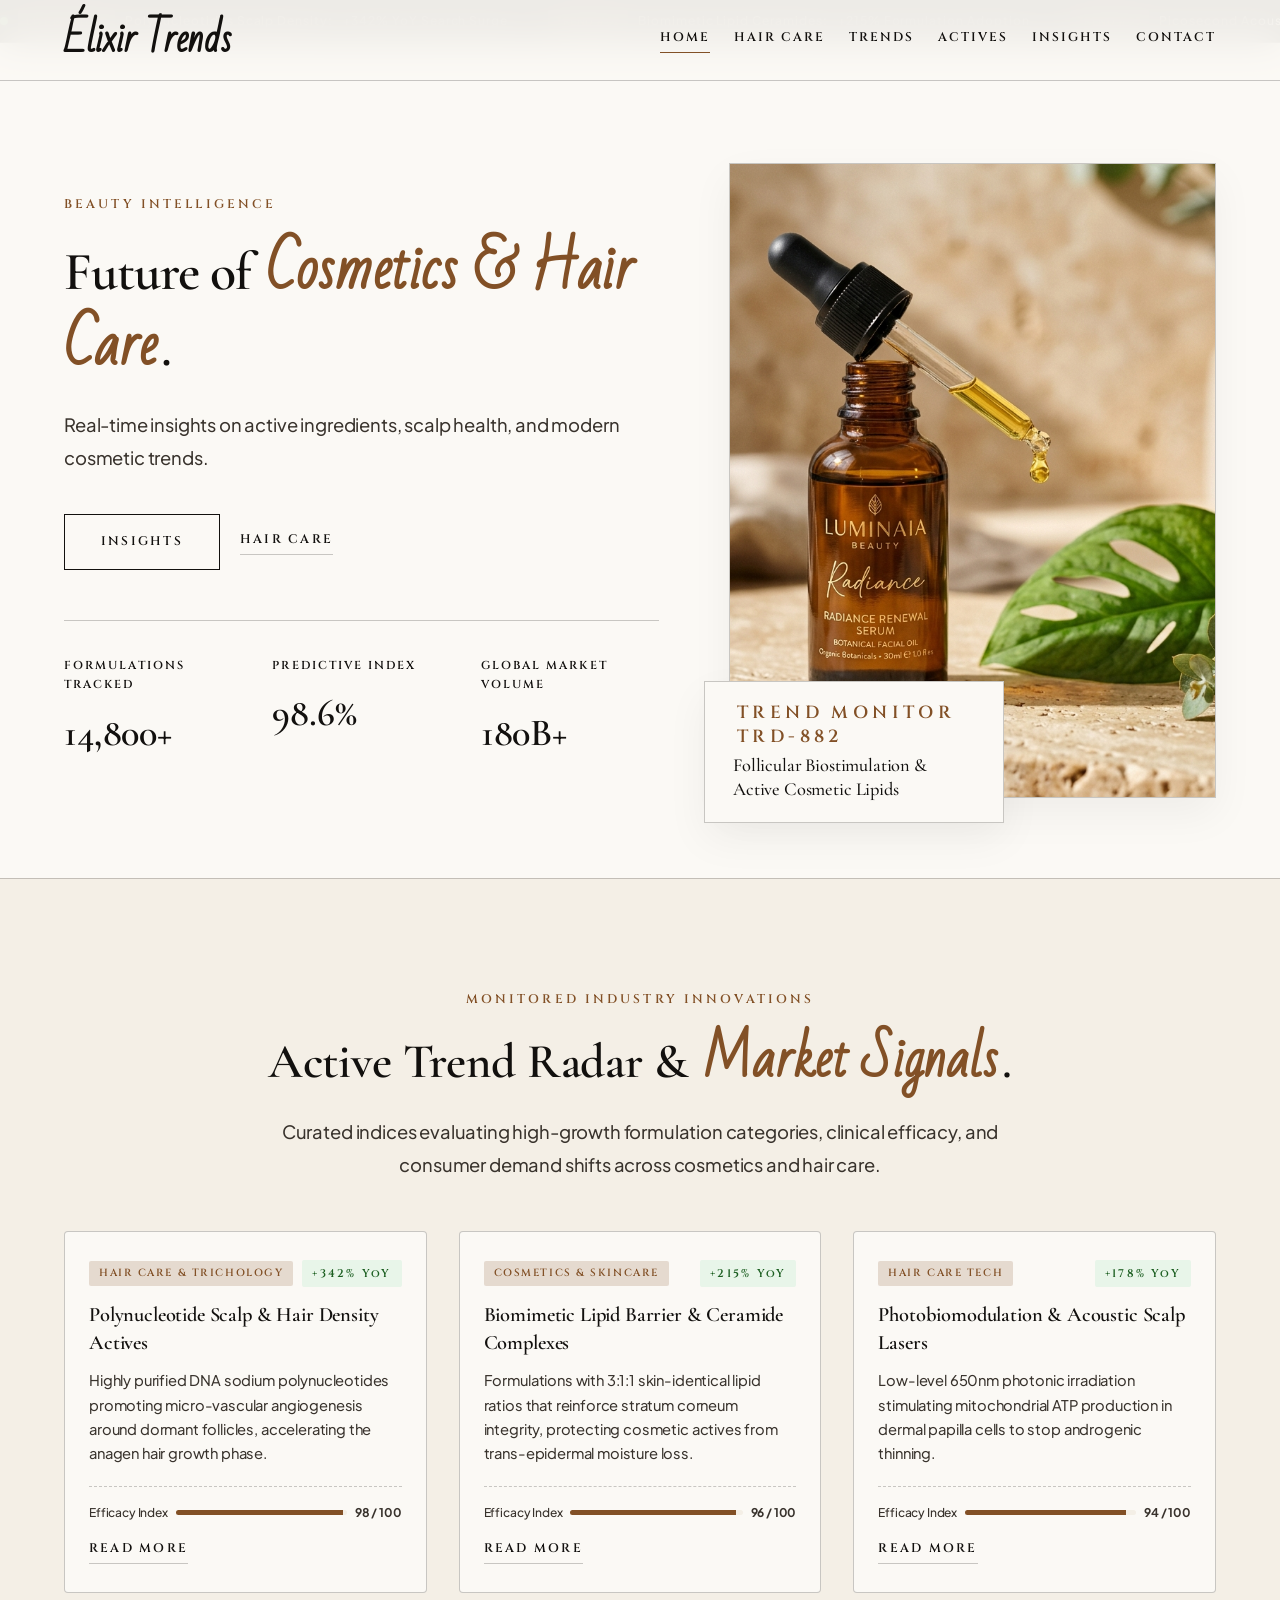
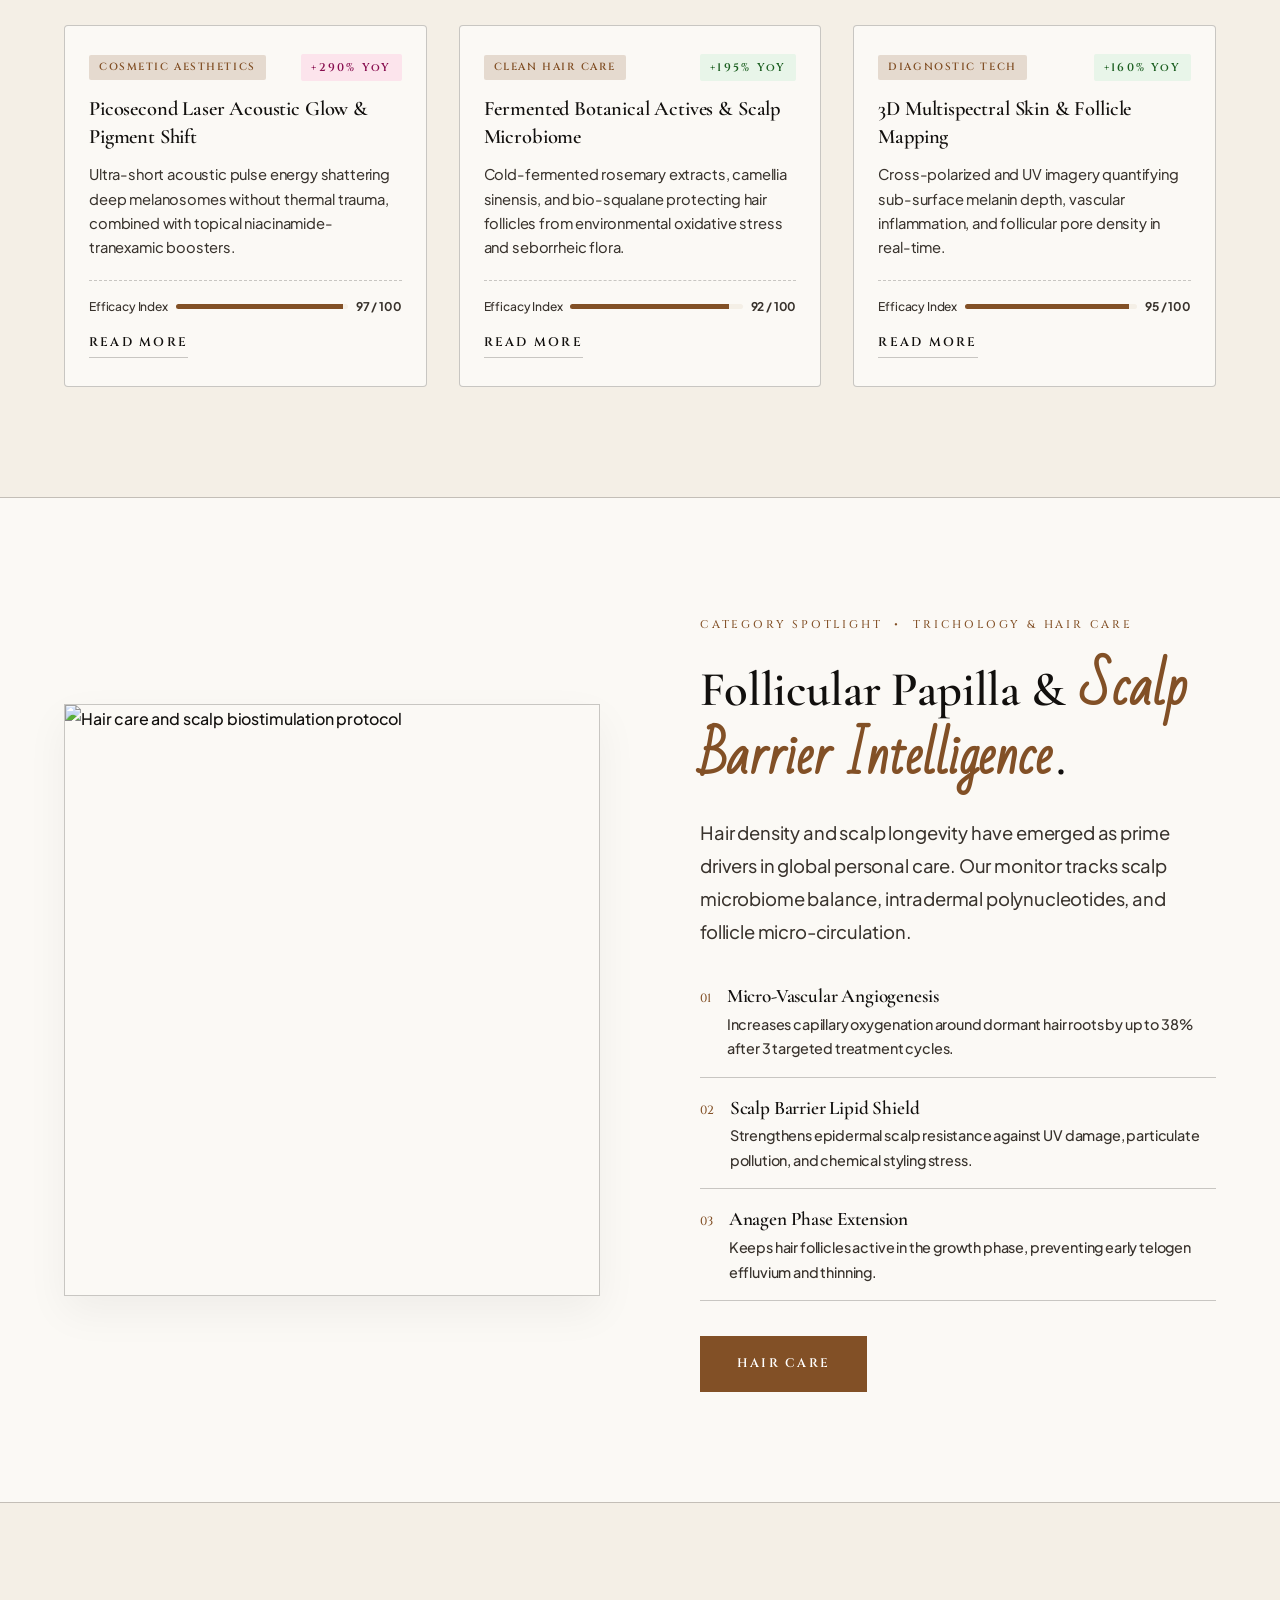
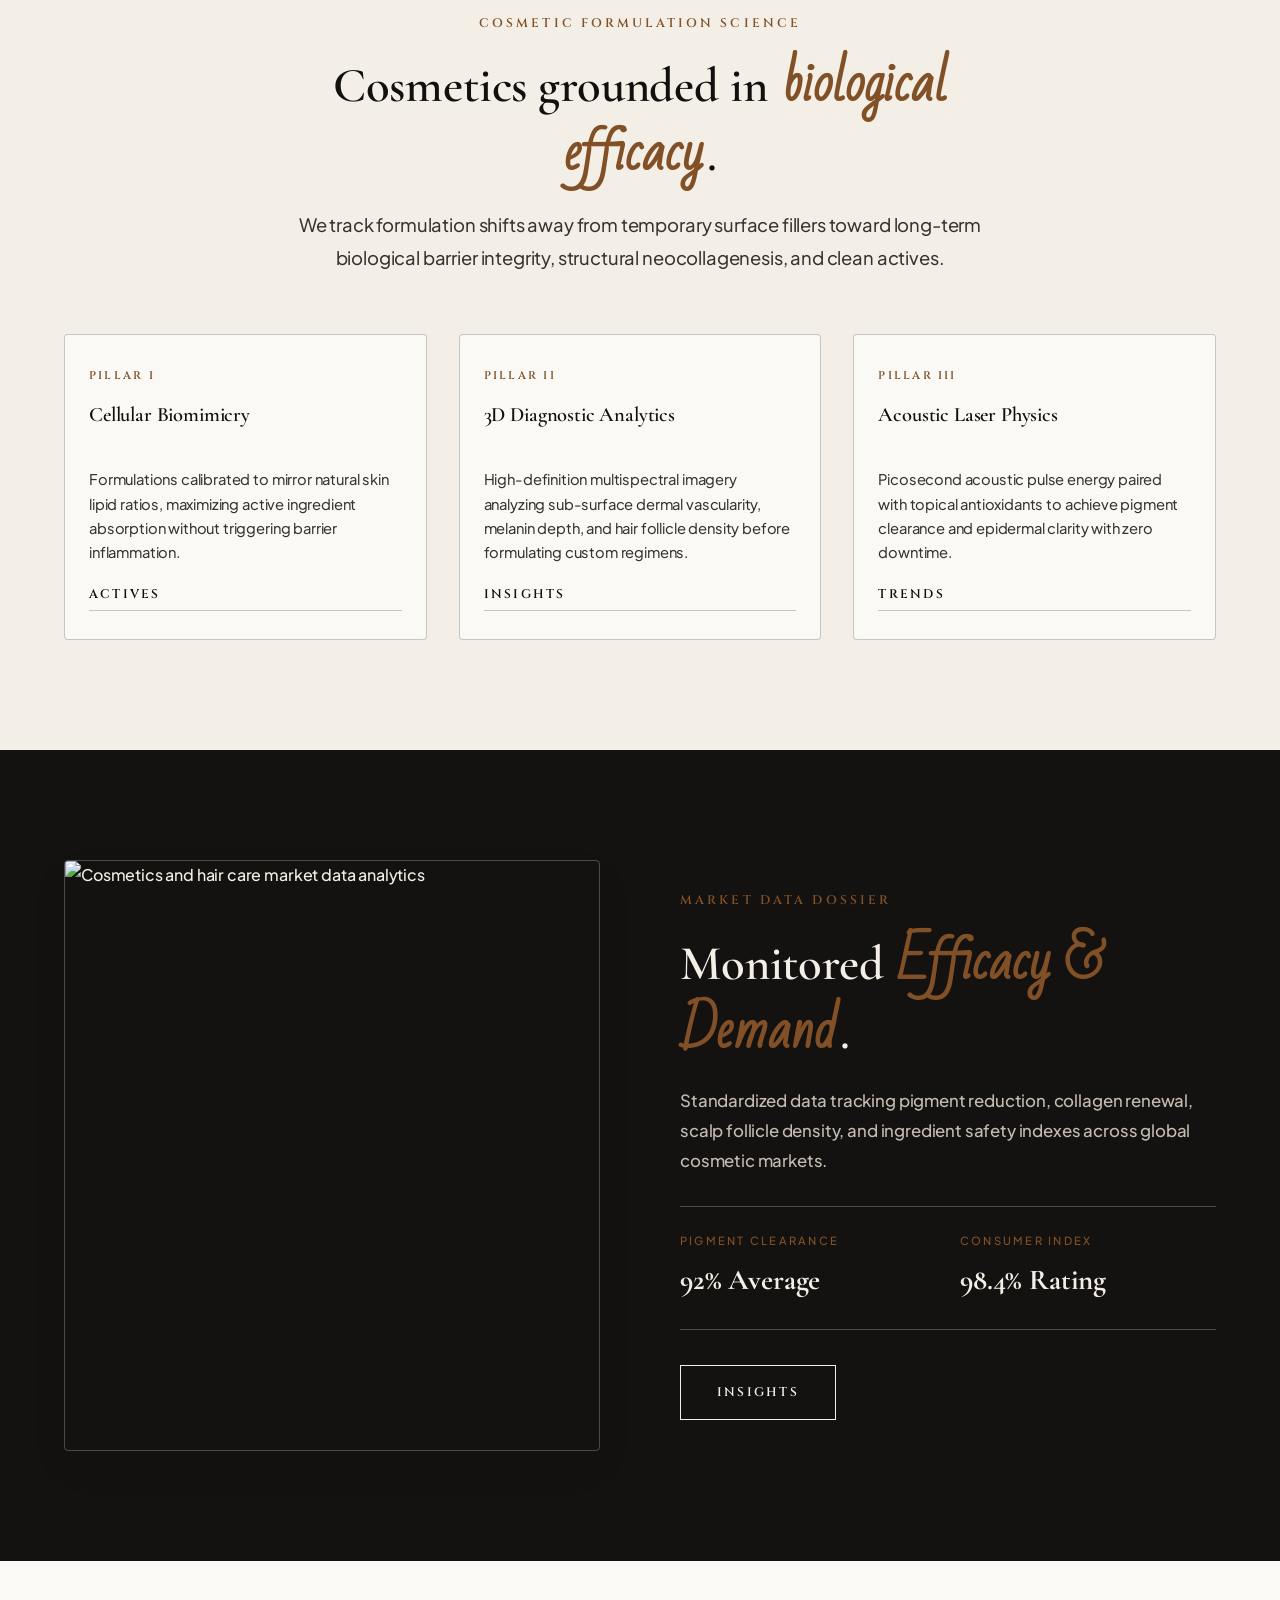
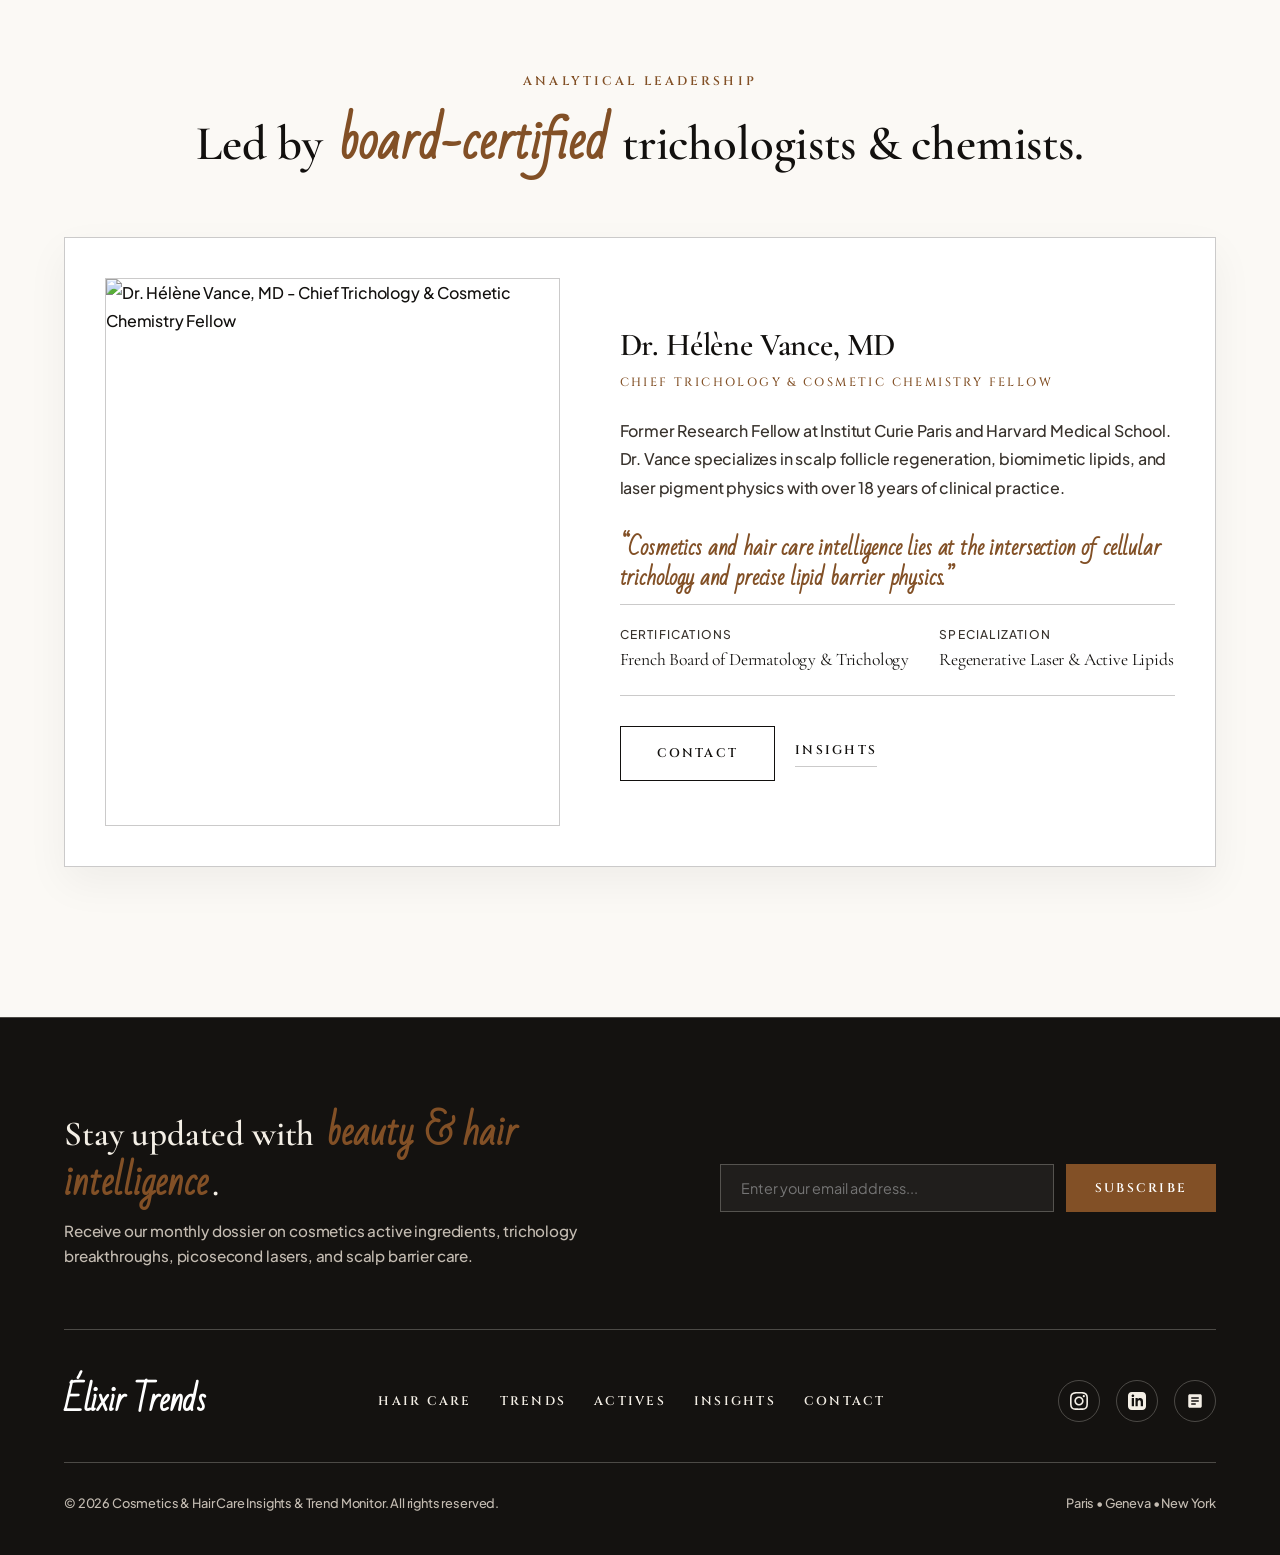
==== commit 2e7d62fb: "intfixes" ====
--- a/index.html
+++ b/index.html
@@ -3,12 +3,49 @@
 <head>
   <meta charset="UTF-8">
   <meta name="viewport" content="width=device-width, initial-scale=1.0">
-  <title>Élixir Dermatologie — Luxury Skincare Showcase & Treatment Gallery</title>
-  <meta name="description" content="A dermatologist's gallery, luxury editorial, and treatment archive dedicated to architectural skin rejuvenation and regenerative clinical care.">
+  <title>Cosmetics & Hair Care Insights & Trend Monitor — Global Beauty Intelligence</title>
+  <meta name="description" content="Global market intelligence, active ingredient tracker, and trend monitor for cosmetics, trichology, scalp health, and hair care innovations.">
   <link rel="icon" type="image/svg+xml" href="favicon.svg">
   <link rel="stylesheet" href="css/style.css">
 </head>
 <body>
+
+  <!-- Live Trend Ticker Bar -->
+  <div class="trend-ticker-bar">
+    <div class="trend-ticker-inner">
+      <div class="ticker-item">
+        <span class="pulse-dot"></span>
+        <span class="ticker-badge">LIVE MONITOR</span>
+        <strong>Polynucleotides Scalp Density:</strong> +342% YoY Search Surge
+      </div>
+      <div class="ticker-item">
+        <span class="ticker-badge">TREND #02</span>
+        <strong>Biomimetic Lipid Ceramides:</strong> +215% Formulation Adoption
+      </div>
+      <div class="ticker-item">
+        <span class="ticker-badge">TREND #03</span>
+        <strong>Picosecond Acoustic Glow:</strong> +290% Clinical Demand
+      </div>
+      <div class="ticker-item">
+        <span class="ticker-badge">TREND #04</span>
+        <strong>Rosemary Fermented Actives:</strong> +195% Clean Beauty Shift
+      </div>
+      <div class="ticker-item">
+        <span class="ticker-badge">TREND #05</span>
+        <strong>Scalp Photobiomodulation:</strong> +178% Device Market Growth
+      </div>
+      <!-- Duplicate loop for smooth infinite animation -->
+      <div class="ticker-item">
+        <span class="pulse-dot"></span>
+        <span class="ticker-badge">LIVE MONITOR</span>
+        <strong>Polynucleotides Scalp Density:</strong> +342% YoY Search Surge
+      </div>
+      <div class="ticker-item">
+        <span class="ticker-badge">TREND #02</span>
+        <strong>Biomimetic Lipid Ceramides:</strong> +215% Formulation Adoption
+      </div>
+    </div>
+  </div>
 
   <!-- Header -->
   <header class="header-gallery">
@@ -22,29 +59,26 @@
       </button>
 
       <div class="brand-logo">
-        <a href="index.html">Élixir Dermatologie</a>
-        <span>Paris • Geneva • New York</span>
+        <a href="index.html">Élixir Trends</a>
       </div>
 
       <nav class="nav-links-desktop">
         <a href="index.html" class="active">Home</a>
-        <a href="treatments.html">Treatments</a>
-        <a href="results.html">Results</a>
-        <a href="specialists.html">Specialists</a>
-        <a href="trends.html">Journal</a>
+        <a href="haircare.html">Hair Care</a>
+        <a href="trends.html">Trends</a>
+        <a href="ingredients.html">Actives</a>
+        <a href="insights.html">Insights</a>
         <a href="contact.html">Contact</a>
       </nav>
-
-      <a href="contact.html" class="header-cta">Book Consultation</a>
     </div>
   </header>
 
-  <!-- Fullscreen Gallery Overlay Navigation -->
+  <!-- Fullscreen Overlay Navigation -->
   <div class="gallery-overlay" id="menuOverlay">
     <div class="container">
       <div class="overlay-header">
         <div class="brand-logo" style="text-align: left;">
-          <a href="index.html" style="color: #fff; font-family: var(--font-script);">Élixir Dermatologie</a>
+          <a href="index.html" style="color: #fff; font-family: var(--font-script);">Élixir Trends</a>
         </div>
         <button class="close-trigger" aria-label="Close Menu">
           <span>Close</span> ✕
@@ -54,110 +88,273 @@
       <div class="overlay-body">
         <nav class="overlay-nav">
           <a href="index.html" class="active"><span class="num">01</span> Home</a>
-          <a href="treatments.html"><span class="num">02</span> Treatments</a>
-          <a href="results.html"><span class="num">03</span> Results</a>
-          <a href="specialists.html"><span class="num">04</span> Specialists</a>
-          <a href="trends.html"><span class="num">05</span> Journal</a>
+          <a href="haircare.html"><span class="num">02</span> Hair Care</a>
+          <a href="trends.html"><span class="num">03</span> Trends</a>
+          <a href="ingredients.html"><span class="num">04</span> Actives</a>
+          <a href="insights.html"><span class="num">05</span> Insights</a>
           <a href="contact.html"><span class="num">06</span> Contact</a>
         </nav>
       </div>
     </div>
   </div>
 
-  <div class="page-wrapper">
+  <div class="page-wrapper" style="padding-top: 20px;">
     <!-- Hero Section -->
     <section class="hero-editorial">
       <div class="container hero-grid">
         <div class="hero-content">
-          <span class="eyebrow">Dermatology Archive & Clinical Atelier</span>
-          <h1>Discover your skin's <span class="script">natural story</span>.</h1>
-          <p class="lead">A luxury clinical space where advanced medical dermatology meets architectural precision. Dedicated to cellular restoration, pigment correction, and structural collagen synthesis.</p>
-
-          <div style="display: flex; gap: 20px; align-items: center; flex-wrap: wrap;">
-            <a href="treatments.html" class="btn-gallery">Explore Archive →</a>
-            <a href="results.html" class="link-arrow">View Clinical Results</a>
+          <span class="eyebrow">BEAUTY INTELLIGENCE</span>
+          <h1>Future of <span class="script">Cosmetics & Hair Care</span>.</h1>
+          <p class="lead">Real-time insights on active ingredients, scalp health, and modern cosmetic trends.</p>
+
+          <div style="display: flex; gap: 20px; align-items: center; flex-wrap: wrap; margin-top: 10px;">
+            <a href="insights.html" class="btn-gallery">Insights</a>
+            <a href="haircare.html" class="link-arrow">Hair Care</a>
           </div>
 
           <div class="hero-stats">
             <div class="stat-item">
-              <span>Protocols</span>
-              <strong data-count="14" data-suffix="+">14+</strong>
+              <span>Formulations Tracked</span>
+              <strong data-count="14800" data-suffix="+">14,800+</strong>
             </div>
             <div class="stat-item">
-              <span>Dermatologists</span>
-              <strong data-count="100" data-suffix="%">100%</strong>
+              <span>Predictive Index</span>
+              <strong data-count="98" data-suffix=".6%">98.6%</strong>
             </div>
             <div class="stat-item">
-              <span>Restorations</span>
-              <strong data-count="12400" data-suffix="+">12,400+</strong>
+              <span>Global Market Volume</span>
+              <strong data-count="180" data-suffix="B+">$180B+</strong>
             </div>
           </div>
         </div>
 
         <div class="hero-image-wrapper">
           <div class="hero-image-frame">
-            <img src="https://images.unsplash.com/photo-1570172619644-dfd03ed5d881?auto=format&fit=crop&w=1200&q=85" alt="Luxury skincare editorial photography">
+            <img src="assets/hero_luxury_haircare.jpg" alt="Hair care and cosmetics formulation science photography">
           </div>
           <div class="hero-image-caption">
-            <span class="script" style="font-size: 1.1rem;">Clinical Archive TRT-01</span>
-            <p>Epidermal Matrix Renewal & Hydro-Fusion Protocol</p>
+            <span class="script" style="font-size: 1.1rem;">Trend Monitor TRD-882</span>
+            <p>Follicular Biostimulation & Active Cosmetic Lipids</p>
           </div>
         </div>
       </div>
     </section>
 
-    <!-- Featured Treatment Spotlight -->
+    <!-- Active Trend Monitor Grid -->
     <section class="section-padding bg-secondary border-top border-bottom">
+      <div class="container">
+        <div style="text-align: center; max-width: 780px; margin: 0 auto 50px;">
+          <span class="eyebrow">MONITORED INDUSTRY INNOVATIONS</span>
+          <h2>Active Trend Radar & <span class="script">Market Signals</span>.</h2>
+          <p class="lead">Curated indices evaluating high-growth formulation categories, clinical efficacy, and consumer demand shifts across cosmetics and hair care.</p>
+        </div>
+
+        <div class="gallery-grid">
+          <!-- Card 1 -->
+          <div class="gallery-card" data-category="haircare">
+            <div class="card-content">
+              <div class="trend-card-badge">
+                <span class="category-tag">Hair Care & Trichology</span>
+                <span class="growth-badge">+342% YoY</span>
+              </div>
+              <h3>Polynucleotide Scalp & Hair Density Actives</h3>
+              <p>Highly purified DNA sodium polynucleotides promoting micro-vascular angiogenesis around dormant follicles, accelerating the anagen hair growth phase.</p>
+              
+              <div class="card-action-wrap">
+                <div class="score-meter" style="margin-top: 0; padding-top: 0; border-top: none;">
+                  <span>Efficacy Index</span>
+                  <div class="score-bar-bg">
+                    <div class="score-bar-fill" style="width: 98%;"></div>
+                  </div>
+                  <strong>98 / 100</strong>
+                </div>
+                <div>
+                  <a href="haircare.html" class="link-arrow">Read More</a>
+                </div>
+              </div>
+            </div>
+          </div>
+
+          <!-- Card 2 -->
+          <div class="gallery-card" data-category="cosmetics">
+            <div class="card-content">
+              <div class="trend-card-badge">
+                <span class="category-tag">Cosmetics & Skincare</span>
+                <span class="growth-badge">+215% YoY</span>
+              </div>
+              <h3>Biomimetic Lipid Barrier & Ceramide Complexes</h3>
+              <p>Formulations with 3:1:1 skin-identical lipid ratios that reinforce stratum corneum integrity, protecting cosmetic actives from trans-epidermal moisture loss.</p>
+              
+              <div class="card-action-wrap">
+                <div class="score-meter" style="margin-top: 0; padding-top: 0; border-top: none;">
+                  <span>Efficacy Index</span>
+                  <div class="score-bar-bg">
+                    <div class="score-bar-fill" style="width: 96%;"></div>
+                  </div>
+                  <strong>96 / 100</strong>
+                </div>
+                <div>
+                  <a href="ingredients.html" class="link-arrow">Read More</a>
+                </div>
+              </div>
+            </div>
+          </div>
+
+          <!-- Card 3 -->
+          <div class="gallery-card" data-category="haircare">
+            <div class="card-content">
+              <div class="trend-card-badge">
+                <span class="category-tag">Hair Care Tech</span>
+                <span class="growth-badge">+178% YoY</span>
+              </div>
+              <h3>Photobiomodulation & Acoustic Scalp Lasers</h3>
+              <p>Low-level 650nm photonic irradiation stimulating mitochondrial ATP production in dermal papilla cells to stop androgenic thinning.</p>
+              
+              <div class="card-action-wrap">
+                <div class="score-meter" style="margin-top: 0; padding-top: 0; border-top: none;">
+                  <span>Efficacy Index</span>
+                  <div class="score-bar-bg">
+                    <div class="score-bar-fill" style="width: 94%;"></div>
+                  </div>
+                  <strong>94 / 100</strong>
+                </div>
+                <div>
+                  <a href="haircare.html" class="link-arrow">Read More</a>
+                </div>
+              </div>
+            </div>
+          </div>
+
+          <!-- Card 4 -->
+          <div class="gallery-card" data-category="cosmetics">
+            <div class="card-content">
+              <div class="trend-card-badge">
+                <span class="category-tag">Cosmetic Aesthetics</span>
+                <span class="growth-badge high">+290% YoY</span>
+              </div>
+              <h3>Picosecond Laser Acoustic Glow & Pigment Shift</h3>
+              <p>Ultra-short acoustic pulse energy shattering deep melanosomes without thermal trauma, combined with topical niacinamide-tranexamic boosters.</p>
+              
+              <div class="card-action-wrap">
+                <div class="score-meter" style="margin-top: 0; padding-top: 0; border-top: none;">
+                  <span>Efficacy Index</span>
+                  <div class="score-bar-bg">
+                    <div class="score-bar-fill" style="width: 97%;"></div>
+                  </div>
+                  <strong>97 / 100</strong>
+                </div>
+                <div>
+                  <a href="trends.html" class="link-arrow">Read More</a>
+                </div>
+              </div>
+            </div>
+          </div>
+
+          <!-- Card 5 -->
+          <div class="gallery-card" data-category="clean">
+            <div class="card-content">
+              <div class="trend-card-badge">
+                <span class="category-tag">Clean Hair Care</span>
+                <span class="growth-badge">+195% YoY</span>
+              </div>
+              <h3>Fermented Botanical Actives & Scalp Microbiome</h3>
+              <p>Cold-fermented rosemary extracts, camellia sinensis, and bio-squalane protecting hair follicles from environmental oxidative stress and seborrheic flora.</p>
+              
+              <div class="card-action-wrap">
+                <div class="score-meter" style="margin-top: 0; padding-top: 0; border-top: none;">
+                  <span>Efficacy Index</span>
+                  <div class="score-bar-bg">
+                    <div class="score-bar-fill" style="width: 92%;"></div>
+                  </div>
+                  <strong>92 / 100</strong>
+                </div>
+                <div>
+                  <a href="ingredients.html" class="link-arrow">Read More</a>
+                </div>
+              </div>
+            </div>
+          </div>
+
+          <!-- Card 6 -->
+          <div class="gallery-card" data-category="diagnostics">
+            <div class="card-content">
+              <div class="trend-card-badge">
+                <span class="category-tag">Diagnostic Tech</span>
+                <span class="growth-badge">+160% YoY</span>
+              </div>
+              <h3>3D Multispectral Skin & Follicle Mapping</h3>
+              <p>Cross-polarized and UV imagery quantifying sub-surface melanin depth, vascular inflammation, and follicular pore density in real-time.</p>
+              
+              <div class="card-action-wrap">
+                <div class="score-meter" style="margin-top: 0; padding-top: 0; border-top: none;">
+                  <span>Efficacy Index</span>
+                  <div class="score-bar-bg">
+                    <div class="score-bar-fill" style="width: 95%;"></div>
+                  </div>
+                  <strong>95 / 100</strong>
+                </div>
+                <div>
+                  <a href="insights.html" class="link-arrow">Read More</a>
+                </div>
+              </div>
+            </div>
+          </div>
+        </div>
+      </div>
+    </section>
+
+    <!-- Hair Care & Trichology Focus Spotlight -->
+    <section class="section-padding">
       <div class="container">
         <div class="spotlight-grid">
           <div class="spotlight-media">
-            <img src="https://images.unsplash.com/photo-1616394584738-fc6e612e71b9?auto=format&fit=crop&w=1200&q=85" alt="Targeted photo-rejuvenation laser treatment">
+            <img src="https://images.unsplash.com/photo-1522337360788-8b13dee7a37e?auto=format&fit=crop&w=1200&q=85" alt="Hair care and scalp biostimulation protocol">
           </div>
 
           <div class="spotlight-details">
             <div class="treatment-meta-badge">
-              <span>Code TRT-04</span> • <span>Picosecond Laser</span>
-            </div>
-            <h2>Photo-Rejuvenation & <span class="script">Dermal Pigment Laser</span>.</h2>
-            <p class="lead">Ultra-short picosecond energy pulses vaporize unwanted epidermal melanin without thermal trauma. Stimulates elastin remodeling in deep dermal layers.</p>
+              <span>CATEGORY SPOTLIGHT</span> • <span>TRICHOLOGY & HAIR CARE</span>
+            </div>
+            <h2>Follicular Papilla & <span class="script">Scalp Barrier Intelligence</span>.</h2>
+            <p class="lead">Hair density and scalp longevity have emerged as prime drivers in global personal care. Our monitor tracks scalp microbiome balance, intradermal polynucleotides, and follicle micro-circulation.</p>
 
             <div class="spotlight-features">
               <div class="feature-item">
                 <span class="num">01</span>
                 <div>
-                  <h4>Targeted Melanocyte Erasure</h4>
-                  <p>Resolves stubborn sun damage, melasma patches, and post-inflammatory hyperpigmentation.</p>
+                  <h4>Micro-Vascular Angiogenesis</h4>
+                  <p>Increases capillary oxygenation around dormant hair roots by up to 38% after 3 targeted treatment cycles.</p>
                 </div>
               </div>
               <div class="feature-item">
                 <span class="num">02</span>
                 <div>
-                  <h4>Zero Thermal Recovery Time</h4>
-                  <p>Minimal redness resolves within 6 to 12 hours. Normal activity resumed immediately.</p>
+                  <h4>Scalp Barrier Lipid Shield</h4>
+                  <p>Strengthens epidermal scalp resistance against UV damage, particulate pollution, and chemical styling stress.</p>
                 </div>
               </div>
               <div class="feature-item">
                 <span class="num">03</span>
                 <div>
-                  <h4>Triple Session Collagen Reset</h4>
-                  <p>Sequential 30-day treatment intervals deliver maximum neocollagenesis.</p>
-                </div>
-              </div>
-            </div>
-
-            <a href="treatment-detail.html" class="btn-gallery btn-accent">View Treatment Protocol →</a>
+                  <h4>Anagen Phase Extension</h4>
+                  <p>Keeps hair follicles active in the growth phase, preventing early telogen effluvium and thinning.</p>
+                </div>
+              </div>
+            </div>
+
+            <a href="haircare.html" class="btn-gallery btn-accent">Hair Care</a>
           </div>
         </div>
       </div>
     </section>
 
-    <!-- Clinical Philosophy & Methodology -->
-    <section class="section-padding">
+    <!-- Cosmetic Science & Formulation Methodology -->
+    <section class="section-padding bg-secondary border-top">
       <div class="container">
-        <div style="text-align: center; max-width: 720px; margin: 0 auto 70px;">
-          <span class="eyebrow">The Atelier Methodology</span>
-          <h2>Dermatology as <span class="script">fine art & science</span>.</h2>
-          <p class="lead">We reject aggressive, over-filled cosmetics in favor of biological integrity, skin barrier longevity, and natural anatomical restoration.</p>
+        <div style="text-align: center; max-width: 720px; margin: 0 auto 60px;">
+          <span class="eyebrow">COSMETIC FORMULATION SCIENCE</span>
+          <h2>Cosmetics grounded in <span class="script">biological efficacy</span>.</h2>
+          <p class="lead">We track formulation shifts away from temporary surface fillers toward long-term biological barrier integrity, structural neocollagenesis, and clean actives.</p>
         </div>
 
         <div class="gallery-grid">
@@ -165,44 +362,44 @@
             <div class="card-content">
               <div class="card-code">PILLAR I</div>
               <h3>Cellular Biomimicry</h3>
-              <p>Formulations and energy protocols calibrated to mimic natural epidermal cellular lipid ratios, enhancing deep dermal receptivity without inflammatory stress.</p>
-              <a href="ingredients.html" class="link-arrow">Read Biomimetic Science</a>
+              <p>Formulations calibrated to mirror natural skin lipid ratios, maximizing active ingredient absorption without triggering barrier inflammation.</p>
+              <a href="ingredients.html" class="link-arrow">Actives</a>
             </div>
           </div>
 
           <div class="gallery-card">
             <div class="card-content">
               <div class="card-code">PILLAR II</div>
-              <h3>Precision 3D Diagnostics</h3>
-              <p>Every treatment plan initiates with high-definition multispectral imagery analyzing sub-surface vascular density, melanin depth, and pore architecture.</p>
-              <a href="insights.html" class="link-arrow">3D Diagnostic Scan</a>
+              <h3>3D Diagnostic Analytics</h3>
+              <p>High-definition multispectral imagery analyzing sub-surface dermal vascularity, melanin depth, and hair follicle density before formulating custom regimens.</p>
+              <a href="insights.html" class="link-arrow">Insights</a>
             </div>
           </div>
 
           <div class="gallery-card">
             <div class="card-content">
               <div class="card-code">PILLAR III</div>
-              <h3>Subtle Architectural Balance</h3>
-              <p>Restoring volume and skin tension with surgical restraint. Preserving organic facial expressions and individual patient character.</p>
-              <a href="results.html" class="link-arrow">Case Documentation</a>
+              <h3>Acoustic Laser Physics</h3>
+              <p>Picosecond acoustic pulse energy paired with topical antioxidants to achieve pigment clearance and epidermal clarity with zero downtime.</p>
+              <a href="trends.html" class="link-arrow">Trends</a>
             </div>
           </div>
         </div>
       </div>
     </section>
 
-    <!-- Clinical Results Showcase (Simple & Elegant Editorial) -->
+    <!-- Live Market Data & Analytics Section -->
     <section class="section-padding bg-dark">
       <div class="container">
         <div class="spotlight-grid">
           <div class="spotlight-media" style="border: 1px solid var(--border-light); border-radius: 4px;">
-            <img src="https://images.unsplash.com/photo-1570172619644-dfd03ed5d881?auto=format&fit=crop&w=1200&q=85" alt="Clinical treatment outcome photography">
+            <img src="https://images.unsplash.com/photo-1570172619644-dfd03ed5d881?auto=format&fit=crop&w=1200&q=85" alt="Cosmetics and hair care market data analytics">
           </div>
 
           <div class="spotlight-content" style="display: flex; flex-direction: column; justify-content: center;">
-            <span class="eyebrow">Clinical Archive</span>
-            <h2 style="color: var(--text-light); margin-bottom: 20px;">Documented <span class="script" style="color: var(--accent);">Results</span>.</h2>
-            <p style="color: var(--text-light-muted); margin-bottom: 30px; font-size: 1.05rem; line-height: 1.8;">Standardized clinical care documenting targeted pigment reduction, collagen restoration, and dermal barrier renewal through specialized dermatological protocols.</p>
+            <span class="eyebrow">MARKET DATA DOSSIER</span>
+            <h2 style="color: var(--text-light); margin-bottom: 20px;">Monitored <span class="script" style="color: var(--accent);">Efficacy & Demand</span>.</h2>
+            <p style="color: var(--text-light-muted); margin-bottom: 30px; font-size: 1.05rem; line-height: 1.8;">Standardized data tracking pigment reduction, collagen renewal, scalp follicle density, and ingredient safety indexes across global cosmetic markets.</p>
 
             <div style="display: grid; grid-template-columns: repeat(2, 1fr); gap: 24px; margin-bottom: 35px; border-top: 1px solid var(--border-light); border-bottom: 1px solid var(--border-light); padding: 24px 0;">
               <div>
@@ -210,54 +407,54 @@
                 <strong style="font-family: var(--font-serif); font-size: 1.8rem; color: var(--text-light);">92% Average</strong>
               </div>
               <div>
-                <span style="display: block; font-size: 0.7rem; letter-spacing: 0.2em; text-transform: uppercase; color: var(--accent); margin-bottom: 6px;">PATIENT SATISFACTION</span>
+                <span style="display: block; font-size: 0.7rem; letter-spacing: 0.2em; text-transform: uppercase; color: var(--accent); margin-bottom: 6px;">CONSUMER INDEX</span>
                 <strong style="font-family: var(--font-serif); font-size: 1.8rem; color: var(--text-light);">98.4% Rating</strong>
               </div>
             </div>
 
             <div>
-              <a href="results.html" class="btn-gallery btn-dark">Explore Results Gallery →</a>
+              <a href="insights.html" class="btn-gallery btn-dark">Insights</a>
             </div>
           </div>
         </div>
       </div>
     </section>
 
-    <!-- Lead Specialist Preview -->
+    <!-- Analytical Leadership Dossier -->
     <section class="section-padding">
       <div class="container">
         <div style="text-align: center; margin-bottom: 60px;">
-          <span class="eyebrow">Medical Leadership</span>
-          <h2>Led by <span class="script">board-certified</span> dermatologists.</h2>
+          <span class="eyebrow">ANALYTICAL LEADERSHIP</span>
+          <h2>Led by <span class="script">board-certified</span> trichologists & chemists.</h2>
         </div>
 
         <div class="specialist-card">
           <div class="specialist-portrait">
-            <img src="https://images.unsplash.com/photo-1559839734-2b71ea197ec2?auto=format&fit=crop&w=800&q=85" alt="Dr. Hélène Vance, MD - Chief Dermatologist">
+            <img src="https://images.unsplash.com/photo-1559839734-2b71ea197ec2?auto=format&fit=crop&w=800&q=85" alt="Dr. Hélène Vance, MD - Chief Trichology & Cosmetic Chemistry Fellow">
           </div>
           <div class="specialist-info">
             <h3>Dr. Hélène Vance, MD</h3>
-            <span class="specialist-title">Chief Dermatologist & Founder</span>
-            <p class="specialist-bio">Former Research Fellow at Institut Curie Paris and Harvard Medical School. Dr. Vance specializes in non-surgical facial restructuring and laser pigment eradication with over 18 years of clinical practice.</p>
+            <span class="specialist-title">Chief Trichology & Cosmetic Chemistry Fellow</span>
+            <p class="specialist-bio">Former Research Fellow at Institut Curie Paris and Harvard Medical School. Dr. Vance specializes in scalp follicle regeneration, biomimetic lipids, and laser pigment physics with over 18 years of clinical practice.</p>
 
             <div class="handwritten-note">
-              “Dermatology is the quiet art of honoring human skin architecture.”
+              “Cosmetics and hair care intelligence lies at the intersection of cellular trichology and precise lipid barrier physics.”
             </div>
 
             <div class="specialist-credentials">
               <div class="cred-item">
                 <span>Certifications</span>
-                <strong>French Board of Dermatology</strong>
+                <strong>French Board of Dermatology & Trichology</strong>
               </div>
               <div class="cred-item">
                 <span>Specialization</span>
-                <strong>Regenerative Laser Physics</strong>
+                <strong>Regenerative Laser & Active Lipids</strong>
               </div>
             </div>
 
             <div style="display: flex; gap: 20px; align-items: center;">
-              <a href="contact.html" class="btn-gallery">Book Private Consult</a>
-              <a href="specialists.html" class="link-arrow">View All Specialists</a>
+              <a href="contact.html" class="btn-gallery">Contact</a>
+              <a href="insights.html" class="link-arrow">Insights</a>
             </div>
           </div>
         </div>
@@ -265,15 +462,15 @@
     </section>
   </div>
 
-  <!-- Minimal Luxury Editorial Footer with Newsletter & 3 Social Icons -->
+  <!-- Editorial Footer -->
   <footer class="footer-editorial">
     <div class="container">
       <div class="footer-newsletter-wrap">
         <div class="newsletter-info">
-          <h3>Stay updated with <span class="script" style="color: var(--accent);">skin intelligence</span>.</h3>
-          <p>Receive our monthly research dossier on picosecond laser physics, polynucleotides, and barrier care.</p>
-        </div>
-        <form class="newsletter-form" onsubmit="event.preventDefault(); alert('Thank you for subscribing to Élixir Dermatologie Journal.'); this.reset();">
+          <h3>Stay updated with <span class="script" style="color: var(--accent);">beauty & hair intelligence</span>.</h3>
+          <p>Receive our monthly dossier on cosmetics active ingredients, trichology breakthroughs, picosecond lasers, and scalp barrier care.</p>
+        </div>
+        <form class="newsletter-form" onsubmit="event.preventDefault(); alert('Thank you for subscribing to Cosmetics & Hair Care Insights & Trend Monitor.'); this.reset();">
           <input type="email" class="newsletter-input" placeholder="Enter your email address..." required>
           <button type="submit" class="btn-gallery btn-accent" style="padding: 14px 28px;">Subscribe</button>
         </form>
@@ -281,16 +478,16 @@
 
       <div class="footer-minimal-nav">
         <div class="brand-logo" style="text-align: left;">
-          <a href="index.html" style="color: #fff; font-family: var(--font-script); font-size: 2rem;">Élixir Dermatologie</a>
+          <a href="index.html" style="color: #fff; font-family: var(--font-script); font-size: 2rem;">Élixir Trends</a>
+          <span style="display:block; font-size: 0.65rem; color: var(--accent); letter-spacing: 0.15em; text-transform: uppercase;">Cosmetics & Hair Care Trend Monitor</span>
         </div>
 
         <div class="footer-links-minimal">
-          <a href="index.html">Home</a>
-          <a href="treatments.html">Treatments</a>
-          <a href="results.html">Results Archive</a>
-          <a href="specialists.html">Specialists</a>
-          <a href="trends.html">Journal</a>
-          <a href="contact.html">Book Consultation</a>
+          <a href="haircare.html">Hair Care</a>
+          <a href="trends.html">Trends</a>
+          <a href="ingredients.html">Actives</a>
+          <a href="insights.html">Insights</a>
+          <a href="contact.html">Contact</a>
         </div>
 
         <!-- 3 Social Icons -->
@@ -303,7 +500,7 @@
           <a href="#" class="social-icon-btn" aria-label="LinkedIn">
             <svg viewBox="0 0 24 24"><path d="M19 0h-14c-2.761 0-5 2.239-5 5v14c0 2.761 2.239 5 5 5h14c2.762 0 5-2.239 5-5v-14c0-2.761-2.238-5-5-5zm-11 19h-3v-11h3v11zm-1.5-12.268c-.966 0-1.75-.79-1.75-1.764s.784-1.764 1.75-1.764 1.75.79 1.75 1.764-.783 1.764-1.75 1.764zm13.5 12.268h-3v-5.604c0-3.368-4-3.113-4 0v5.604h-3v-11h3v1.765c1.396-2.586 7-2.777 7 2.476v6.759z"/></svg>
           </a>
-          <!-- Editorial Journal Icon -->
+          <!-- Journal Icon -->
           <a href="trends.html" class="social-icon-btn" aria-label="Journal">
             <svg viewBox="0 0 24 24"><path d="M19 3h-14c-1.1 0-2 .9-2 2v14c0 1.1.9 2 2 2h14c1.1 0 2-.9 2-2v-14c0-1.1-.9-2-2-2zm-2 10h-10v-2h10v2zm0-4h-10v-2h10v2zm-4 8h-6v-2h6v2z"/></svg>
           </a>
@@ -311,11 +508,16 @@
       </div>
 
       <div class="footer-bottom">
-        <div>© <span data-year>2026</span> Élixir Dermatologie. All rights reserved.</div>
+        <div>© <span data-year>2026</span> Cosmetics & Hair Care Insights & Trend Monitor. All rights reserved.</div>
         <div>Paris • Geneva • New York</div>
       </div>
     </div>
-  </footer>
+  <!-- Back to Top Button -->
+  <button id="backToTop" class="back-to-top" aria-label="Back to top">
+    <svg width="20" height="20" viewBox="0 0 24 24" fill="none" stroke="currentColor" stroke-width="2.5" stroke-linecap="round" stroke-linejoin="round">
+      <path d="M18 15l-6-6-6 6"/>
+    </svg>
+  </button>
 
   <script src="js/main.js"></script>
 </body>
--- a/css/style.css
+++ b/css/style.css
@@ -1,19 +1,19 @@
-@import url('https://fonts.googleapis.com/css2?family=Bad+Script&family=Cinzel:wght@400;500;600&family=Cormorant+Garamond:ital,wght@0,300;0,400;0,500;0,600;1,400&family=Plus+Jakarta+Sans:wght@300;400;500;600&display=swap');
+@import url('https://fonts.googleapis.com/css2?family=Bad+Script&family=Cinzel:wght@500;600;700&family=Cormorant+Garamond:ital,wght@0,400;0,500;0,600;0,700;1,400;1,600&family=Plus+Jakarta+Sans:wght@400;500;600;700&display=swap');
 
 :root {
   --bg-primary: #fbf9f5;
   --bg-secondary: #f4efe6;
   --bg-dark: #141210;
   --bg-card: #ffffff;
-  --text-main: #1a1816;
-  --text-muted: #6e675f;
+  --text-main: #12100e;
+  --text-muted: #38322c;
   --text-light: #f4efe6;
-  --text-light-muted: #a39c94;
-  --border-color: rgba(26, 24, 22, 0.12);
-  --border-light: rgba(244, 239, 230, 0.15);
-  --accent: #b08968;
-  --accent-hover: #8d6946;
-  --accent-soft: rgba(176, 137, 104, 0.12);
+  --text-light-muted: #c4bcb2;
+  --border-color: rgba(18, 16, 14, 0.22);
+  --border-light: rgba(244, 239, 230, 0.25);
+  --accent: #825026;
+  --accent-hover: #5e3717;
+  --accent-soft: rgba(130, 80, 38, 0.18);
   --font-serif: 'Cormorant Garamond', Georgia, serif;
   --font-sans: 'Plus Jakarta Sans', -apple-system, BlinkMacSystemFont, sans-serif;
   --font-display: 'Cinzel', serif;
@@ -41,7 +41,7 @@
   background-color: var(--bg-primary);
   color: var(--text-main);
   font-family: var(--font-sans);
-  font-weight: 300;
+  font-weight: 500;
   line-height: 1.7;
   letter-spacing: -0.01em;
   -webkit-font-smoothing: antialiased;
@@ -77,17 +77,19 @@
 .script, span.script, em.script {
   font-family: var(--font-script);
   font-style: normal;
-  font-weight: 400;
-  color: var(--accent);
-  display: inline-block;
-  font-size: 1.15em;
-  line-height: 0.9;
+  font-weight: 600;
+  color: var(--accent);
+  display: inline;
+  font-size: 1.05em;
+  line-height: 1.35;
   letter-spacing: 0;
+  padding: 0 4px;
 }
 
 .handwritten-note {
   font-family: var(--font-script);
   font-size: 1.35rem;
+  font-weight: 600;
   color: var(--accent);
   line-height: 1.4;
   margin: 10px 0;
@@ -102,7 +104,7 @@
   left: 0;
   width: 100%;
   z-index: 100;
-  background: rgba(251, 249, 245, 0.88);
+  background: rgba(251, 249, 245, 0.94);
   backdrop-filter: blur(18px);
   -webkit-backdrop-filter: blur(18px);
   border-bottom: 1px solid var(--border-color);
@@ -110,21 +112,22 @@
 }
 
 .header-gallery.scrolled {
-  background: rgba(251, 249, 245, 0.96);
-  box-shadow: 0 10px 30px rgba(0, 0, 0, 0.04);
+  background: rgba(251, 249, 245, 0.98);
+  box-shadow: 0 10px 30px rgba(0, 0, 0, 0.05);
 }
 
 .header-inner {
-  height: 84px;
+  min-height: 80px;
+  padding: 10px 0;
   display: flex;
   align-items: center;
   justify-content: space-between;
-  gap: 20px;
-  transition: height 0.3s ease;
+  gap: 16px;
+  transition: min-height 0.3s ease;
 }
 
 .header-gallery.scrolled .header-inner {
-  height: 68px;
+  min-height: 66px;
 }
 
 .menu-trigger {
@@ -171,8 +174,8 @@
 
 .brand-logo a {
   font-family: var(--font-script);
-  font-size: 2.2rem;
-  font-weight: 400;
+  font-size: 2.3rem;
+  font-weight: 600;
   letter-spacing: -0.01em;
   color: var(--text-main);
   display: block;
@@ -186,21 +189,23 @@
 
 .brand-logo span,
 .brand-logo div {
-  display: none;
+  display: none !important;
 }
 
 .nav-links-desktop {
   display: flex;
   align-items: center;
   gap: 24px;
+  white-space: nowrap;
 }
 
 .nav-links-desktop a {
   font-family: var(--font-display);
-  font-size: 0.7rem;
+  font-size: 0.78rem;
+  font-weight: 600;
   letter-spacing: 0.16em;
   text-transform: uppercase;
-  color: var(--text-muted);
+  color: var(--text-main);
   transition: var(--transition);
   position: relative;
   padding-bottom: 4px;
@@ -305,8 +310,8 @@
 .overlay-nav a {
   font-family: var(--font-serif);
   font-size: clamp(1.6rem, 3.2vw, 2.6rem);
-  font-weight: 300;
-  color: var(--text-light-muted);
+  font-weight: 500;
+  color: var(--text-light);
   display: flex;
   align-items: baseline;
   gap: 20px;
@@ -378,8 +383,9 @@
    ========================================================================== */
 .eyebrow {
   font-family: var(--font-display);
-  font-size: 0.75rem;
-  letter-spacing: 0.3em;
+  font-size: 0.78rem;
+  font-weight: 600;
+  letter-spacing: 0.25em;
   text-transform: uppercase;
   color: var(--accent);
   margin-bottom: 16px;
@@ -388,29 +394,37 @@
 
 h1, h2, h3, h4 {
   font-family: var(--font-serif);
-  font-weight: 300;
-  line-height: 1.15;
-  color: var(--text-main);
+  font-weight: 600;
+  line-height: 1.35;
+  color: var(--text-main);
+  margin-bottom: 20px;
 }
 
 h1 {
-  font-size: clamp(2.8rem, 5.8vw, 5.2rem);
+  font-size: clamp(2.4rem, 4.2vw, 3.8rem);
+  line-height: 1.3;
   letter-spacing: -0.02em;
+  margin-bottom: 22px;
 }
 
 h2 {
   font-size: clamp(2.2rem, 3.8vw, 3.6rem);
+  line-height: 1.35;
+  margin-bottom: 20px;
 }
 
 h3 {
   font-size: clamp(1.6rem, 2.5vw, 2.2rem);
+  line-height: 1.35;
+  margin-bottom: 16px;
 }
 
 p.lead {
   font-size: 1.15rem;
   color: var(--text-muted);
   line-height: 1.8;
-  font-weight: 300;
+  font-weight: 450;
+  margin-top: 14px;
 }
 
 /* Buttons */
@@ -419,12 +433,13 @@
   align-items: center;
   gap: 16px;
   padding: 16px 36px;
-  border: 1px solid var(--text-main);
+  border: 1.5px solid var(--text-main);
   background: transparent;
   color: var(--text-main);
   font-family: var(--font-display);
-  font-size: 0.75rem;
-  letter-spacing: 0.2em;
+  font-size: 0.78rem;
+  font-weight: 600;
+  letter-spacing: 0.18em;
   text-transform: uppercase;
   cursor: pointer;
   transition: var(--transition);
@@ -455,7 +470,7 @@
 .btn-gallery.btn-accent:hover {
   background-color: var(--accent-hover);
   border-color: var(--accent-hover);
-  box-shadow: 0 10px 25px rgba(176, 137, 104, 0.3);
+  box-shadow: 0 10px 25px rgba(130, 80, 38, 0.3);
 }
 
 .link-arrow {
@@ -463,11 +478,12 @@
   align-items: center;
   gap: 8px;
   font-family: var(--font-display);
-  font-size: 0.75rem;
-  letter-spacing: 0.2em;
-  text-transform: uppercase;
-  color: var(--text-main);
-  border-bottom: 1px solid var(--border-color);
+  font-size: 0.78rem;
+  font-weight: 600;
+  letter-spacing: 0.18em;
+  text-transform: uppercase;
+  color: var(--text-main);
+  border-bottom: 1.5px solid var(--border-color);
   padding-bottom: 4px;
 }
 
@@ -525,7 +541,7 @@
 
 /* Page Layout & Sections */
 .page-wrapper {
-  padding-top: 84px;
+  padding-top: 135px;
 }
 
 .section-padding {
@@ -611,17 +627,18 @@
 .stat-item span {
   display: block;
   font-family: var(--font-display);
-  font-size: 0.7rem;
-  letter-spacing: 0.2em;
-  text-transform: uppercase;
-  color: var(--text-muted);
+  font-size: 0.72rem;
+  font-weight: 600;
+  letter-spacing: 0.18em;
+  text-transform: uppercase;
+  color: var(--text-main);
   margin-bottom: 6px;
 }
 
 .stat-item strong {
   font-family: var(--font-serif);
   font-size: 2.4rem;
-  font-weight: 300;
+  font-weight: 600;
   color: var(--text-main);
 }
 
@@ -793,11 +810,12 @@
   box-shadow: 0 6px 15px rgba(0, 0, 0, 0.08);
 }
 
-/* Gallery Grid (Thin Borders) */
+/* Gallery Grid & Standardized Card Alignment */
 .gallery-grid {
   display: grid;
   grid-template-columns: repeat(3, 1fr);
-  gap: 40px;
+  gap: 32px;
+  align-items: stretch;
 }
 
 .gallery-grid-2 {
@@ -810,6 +828,9 @@
   transition: var(--transition);
   display: flex;
   flex-direction: column;
+  height: 100%;
+  border-radius: 4px;
+  overflow: hidden;
 }
 
 .gallery-card:hover {
@@ -820,13 +841,14 @@
 
 .card-media {
   position: relative;
-  padding-bottom: 65%;
+  padding-bottom: 60%;
   overflow: hidden;
   background-color: var(--bg-secondary);
+  flex-shrink: 0;
 }
 
 .gallery-grid-2 .card-media {
-  padding-bottom: 56.25%;
+  padding-bottom: 52%;
 }
 
 .card-media img {
@@ -845,53 +867,83 @@
 
 .card-category {
   position: absolute;
-  top: 20px;
-  left: 20px;
-  background-color: rgba(251, 249, 245, 0.92);
+  top: 16px;
+  left: 16px;
+  background-color: rgba(251, 249, 245, 0.94);
   backdrop-filter: blur(8px);
-  padding: 6px 14px;
-  font-family: var(--font-display);
-  font-size: 0.65rem;
+  padding: 5px 12px;
+  font-family: var(--font-display);
+  font-size: 0.62rem;
+  letter-spacing: 0.18em;
+  text-transform: uppercase;
+  color: var(--text-main);
+  border-radius: 2px;
+}
+
+.card-content {
+  padding: 28px 24px;
+  display: flex;
+  flex-direction: column;
+  flex: 1 1 auto;
+  height: 100%;
+}
+
+/* Eyebrow Block */
+.card-code,
+.trend-card-badge {
+  font-family: var(--font-display);
+  font-size: 0.7rem;
+  font-weight: 600;
   letter-spacing: 0.2em;
-  text-transform: uppercase;
-  color: var(--text-main);
-}
-
-.card-content {
-  padding: 30px 24px;
-  display: flex;
-  flex-direction: column;
-  flex-grow: 1;
-}
-
-.card-code {
-  font-family: var(--font-display);
-  font-size: 0.65rem;
-  letter-spacing: 0.25em;
-  color: var(--accent);
-  margin-bottom: 8px;
-}
-
+  color: var(--accent);
+  margin-bottom: 12px;
+  min-height: 26px;
+  display: flex;
+  align-items: center;
+  justify-content: space-between;
+}
+
+/* Heading Block */
 .card-content h3 {
+  font-family: var(--font-serif);
+  font-size: clamp(1.2rem, 1.6vw, 1.45rem);
+  font-weight: 600;
+  line-height: 1.35;
+  color: var(--text-main);
   margin-bottom: 12px;
-}
-
+  min-height: 3.4rem;
+  display: flex;
+  align-items: flex-start;
+}
+
+/* Subheading / Description Block */
 .card-content p {
-  font-size: 0.9rem;
+  font-size: 0.92rem;
+  font-weight: 450;
   color: var(--text-muted);
-  line-height: 1.6;
-  margin-bottom: 24px;
-  flex-grow: 1;
-}
-
-.card-footer {
+  line-height: 1.65;
+  margin-bottom: 20px;
+  flex: 1 1 auto;
+}
+
+/* Links and More Block */
+.card-footer,
+.card-action-wrap {
   display: flex;
   align-items: center;
   justify-content: space-between;
-  padding-top: 18px;
-  border-top: 1px solid var(--border-color);
+  padding-top: 16px;
+  margin-top: auto;
+  border-top: 1px dashed var(--border-color);
   font-size: 0.8rem;
   color: var(--text-muted);
+  width: 100%;
+}
+
+.card-action-wrap {
+  flex-direction: column;
+  align-items: stretch;
+  gap: 14px;
 }
 
 /* Before / After Clinical Slider & Storytelling */
@@ -1192,15 +1244,16 @@
 
 .footer-links-minimal a {
   font-family: var(--font-display);
-  font-size: 0.72rem;
+  font-size: 0.78rem;
+  font-weight: 600;
   letter-spacing: 0.18em;
   text-transform: uppercase;
-  color: var(--text-light-muted);
+  color: var(--text-light);
   transition: var(--transition);
 }
 
 .footer-links-minimal a:hover {
-  color: var(--text-light);
+  color: var(--accent);
 }
 
 .footer-social-icons {
@@ -1541,3 +1594,702 @@
     gap: 40px;
   }
 }
+
+/* ==========================================================================
+   Cosmetics & Hair Care Trend Monitor Platform Extensions
+   ========================================================================== */
+.trend-ticker-bar {
+  background-color: var(--bg-dark);
+  color: var(--text-light-muted);
+  font-size: 0.75rem;
+  letter-spacing: 0.08em;
+  padding: 10px 0;
+  overflow: hidden;
+  border-bottom: 1px solid var(--border-light);
+  white-space: nowrap;
+}
+
+.trend-ticker-inner {
+  display: inline-flex;
+  align-items: center;
+  gap: 40px;
+  animation: tickerSlide 35s linear infinite;
+}
+
+.trend-ticker-inner:hover {
+  animation-play-state: paused;
+}
+
+@keyframes tickerSlide {
+  0% { transform: translateX(0); }
+  100% { transform: translateX(-50%); }
+}
+
+.ticker-item {
+  display: inline-flex;
+  align-items: center;
+  gap: 10px;
+}
+
+.ticker-item strong {
+  color: var(--text-light);
+  font-weight: 500;
+}
+
+.ticker-badge {
+  background-color: rgba(176, 137, 104, 0.25);
+  color: var(--accent);
+  padding: 2px 8px;
+  border-radius: 2px;
+  font-size: 0.65rem;
+  font-weight: 600;
+  letter-spacing: 0.05em;
+}
+
+.pulse-dot {
+  width: 8px;
+  height: 8px;
+  background-color: #4caf50;
+  border-radius: 50%;
+  display: inline-block;
+  box-shadow: 0 0 10px #4caf50;
+  animation: pulseDot 1.8s infinite;
+}
+
+@keyframes pulseDot {
+  0% { opacity: 0.4; transform: scale(0.9); }
+  50% { opacity: 1; transform: scale(1.25); }
+  100% { opacity: 0.4; transform: scale(0.9); }
+}
+
+.search-filter-wrap {
+  margin-top: 28px;
+  background: var(--bg-card);
+  border: 1px solid var(--border-color);
+  padding: 18px 22px;
+  border-radius: 4px;
+  box-shadow: var(--shadow-subtle);
+}
+
+.search-input-field {
+  width: 100%;
+  border: none;
+  background: transparent;
+  outline: none;
+  font-family: var(--font-sans);
+  font-size: 1rem;
+  color: var(--text-main);
+  padding: 4px 0;
+}
+
+.search-input-field::placeholder {
+  color: var(--text-muted);
+}
+
+.filter-tags {
+  display: flex;
+  gap: 10px;
+  flex-wrap: wrap;
+  margin-top: 14px;
+  padding-top: 14px;
+  border-top: 1px solid var(--border-color);
+}
+
+.filter-chip {
+  background: var(--bg-secondary);
+  border: 1px solid var(--border-color);
+  color: var(--text-muted);
+  font-family: var(--font-display);
+  font-size: 0.65rem;
+  letter-spacing: 0.12em;
+  text-transform: uppercase;
+  padding: 6px 14px;
+  border-radius: 20px;
+  cursor: pointer;
+  transition: var(--transition);
+}
+
+.filter-chip:hover,
+.filter-chip.active {
+  background: var(--text-main);
+  color: var(--bg-primary);
+  border-color: var(--text-main);
+}
+
+.trend-card-badge {
+  display: flex;
+  align-items: center;
+  justify-content: space-between;
+  margin-bottom: 14px;
+  font-size: 0.7rem;
+}
+
+.category-tag {
+  font-family: var(--font-display);
+  font-size: 0.65rem;
+  letter-spacing: 0.15em;
+  text-transform: uppercase;
+  color: var(--accent);
+  background: var(--accent-soft);
+  padding: 4px 10px;
+  border-radius: 2px;
+}
+
+.growth-badge {
+  font-weight: 600;
+  color: #1b5e20;
+  background: #e8f5e9;
+  padding: 4px 10px;
+  border-radius: 2px;
+  font-size: 0.7rem;
+}
+
+.growth-badge.high {
+  color: #880e4f;
+  background: #fce4ec;
+}
+
+.score-meter {
+  display: flex;
+  align-items: center;
+  gap: 8px;
+  font-size: 0.75rem;
+  color: var(--text-muted);
+  margin-top: 16px;
+  padding-top: 12px;
+  border-top: 1px dashed var(--border-color);
+}
+
+.score-bar-bg {
+  flex: 1;
+  height: 5px;
+  background: var(--bg-secondary);
+  border-radius: 3px;
+  overflow: hidden;
+}
+
+.score-bar-fill {
+  height: 100%;
+  background: var(--accent);
+}
+
+/* Back to Top Button */
+.back-to-top {
+  position: fixed;
+  bottom: 30px;
+  right: 30px;
+  width: 46px;
+  height: 46px;
+  border-radius: 50%;
+  background: var(--bg-card);
+  border: 1.5px solid var(--accent);
+  color: var(--accent);
+  display: flex;
+  align-items: center;
+  justify-content: center;
+  cursor: pointer;
+  z-index: 999;
+  opacity: 0;
+  visibility: hidden;
+  transform: translateY(15px);
+  transition: all 0.3s cubic-bezier(0.16, 1, 0.3, 1);
+  box-shadow: 0 4px 15px rgba(0, 0, 0, 0.15);
+}
+
+.back-to-top.is-visible {
+  opacity: 1;
+  visibility: visible;
+  transform: translateY(0);
+}
+
+.back-to-top:hover {
+  background: var(--accent);
+  color: #ffffff;
+  border-color: var(--accent);
+  transform: translateY(-4px);
+  box-shadow: 0 8px 24px rgba(130, 80, 38, 0.35);
+}
+
+@media (max-width: 768px) {
+  .back-to-top {
+    bottom: 20px;
+    right: 20px;
+    width: 42px;
+    height: 42px;
+  }
+}
+
+/* Authentication Standalone Page Layout */
+.auth-page {
+  min-height: 100vh;
+  display: flex;
+  flex-direction: column;
+  align-items: center;
+  justify-content: center;
+  padding: 40px 20px;
+  background-color: var(--bg-primary);
+}
+
+.auth-header-brand {
+  margin-bottom: 24px;
+  text-align: center;
+}
+
+.auth-header-brand a {
+  font-family: var(--font-script);
+  font-size: 2.2rem;
+  color: var(--text-main);
+}
+
+.auth-wrapper {
+  display: grid;
+  grid-template-columns: 1.1fr 1fr;
+  width: min(1040px, 100%);
+  background-color: var(--bg-card);
+  border: 1px solid var(--border-color);
+  border-radius: 6px;
+  overflow: hidden;
+  box-shadow: 0 24px 60px rgba(26, 24, 22, 0.08);
+}
+
+.auth-media {
+  position: relative;
+  min-height: 500px;
+  background-color: var(--bg-dark);
+}
+
+.auth-media img {
+  width: 100%;
+  height: 100%;
+  object-fit: cover;
+  opacity: 0.85;
+}
+
+.auth-overlay-text {
+  position: absolute;
+  bottom: 0;
+  left: 0;
+  right: 0;
+  padding: 35px;
+  background: linear-gradient(to top, rgba(20, 18, 16, 0.95), transparent);
+  color: var(--text-light);
+}
+
+.auth-overlay-text quote {
+  font-family: var(--font-serif);
+  font-size: 1.3rem;
+  line-height: 1.45;
+  display: block;
+  margin-bottom: 12px;
+}
+
+.auth-form-container {
+  padding: 45px 40px;
+  display: flex;
+  flex-direction: column;
+  justify-content: center;
+}
+
+.auth-form-header {
+  margin-bottom: 24px;
+}
+
+.auth-form-header h2 {
+  font-family: var(--font-serif);
+  font-size: 1.85rem;
+  margin-top: 6px;
+  margin-bottom: 8px;
+}
+
+.auth-actions {
+  display: flex;
+  align-items: center;
+  justify-content: space-between;
+}
+
+.auth-back-link {
+  display: inline-flex;
+  align-items: center;
+  gap: 8px;
+  font-family: var(--font-display);
+  font-size: 0.72rem;
+  letter-spacing: 0.15em;
+  text-transform: uppercase;
+  color: var(--text-muted);
+  margin-bottom: 16px;
+  transition: var(--transition);
+}
+
+.auth-back-link:hover {
+  color: var(--accent);
+}
+
+@media (max-width: 850px) {
+  .auth-wrapper {
+    grid-template-columns: 1fr;
+  }
+  .auth-media {
+    display: none;
+  }
+  .auth-form-container {
+    padding: 35px 25px;
+  }
+}
+
+/* ==========================================================================
+   FAQ Section Styles
+   ========================================================================== */
+.faq-accordion {
+  display: flex;
+  flex-direction: column;
+  gap: 16px;
+}
+
+.faq-item {
+  background-color: var(--bg-card);
+  border: 1px solid var(--border-color);
+  border-radius: 4px;
+  overflow: hidden;
+  transition: var(--transition);
+}
+
+.faq-item:hover {
+  border-color: var(--accent);
+  box-shadow: var(--shadow-subtle);
+}
+
+.faq-question {
+  width: 100%;
+  padding: 22px 28px;
+  background: none;
+  border: none;
+  display: flex;
+  align-items: center;
+  justify-content: space-between;
+  gap: 20px;
+  text-align: left;
+  cursor: pointer;
+  font-family: var(--font-serif);
+  font-size: 1.25rem;
+  font-weight: 600;
+  color: var(--text-main);
+  transition: var(--transition);
+}
+
+.faq-question:hover {
+  color: var(--accent);
+}
+
+.faq-icon {
+  display: inline-flex;
+  align-items: center;
+  justify-content: center;
+  width: 28px;
+  height: 28px;
+  border-radius: 50%;
+  border: 1px solid var(--border-color);
+  font-family: var(--font-sans);
+  font-size: 1.1rem;
+  font-weight: 400;
+  color: var(--text-main);
+  transition: transform 0.3s ease, background-color 0.3s ease, color 0.3s ease;
+  flex-shrink: 0;
+}
+
+.faq-item.active .faq-icon {
+  transform: rotate(45deg);
+  background-color: var(--accent);
+  color: #ffffff;
+  border-color: var(--accent);
+}
+
+.faq-answer {
+  max-height: 0;
+  overflow: hidden;
+  transition: max-height 0.4s ease, padding 0.4s ease, opacity 0.3s ease;
+  opacity: 0;
+  padding: 0 28px;
+}
+
+.faq-item.active .faq-answer {
+  max-height: 300px;
+  padding: 0 28px 24px 28px;
+  opacity: 1;
+}
+
+.faq-answer p {
+  color: var(--text-muted);
+  font-size: 0.98rem;
+  line-height: 1.7;
+  font-weight: 500;
+}
+
+/* ==========================================================================
+   Unique Section 1: Hair Care Routine Step Matrix (haircare.html)
+   ========================================================================== */
+.routine-steps-grid {
+  display: grid;
+  grid-template-columns: repeat(4, 1fr);
+  gap: 24px;
+  margin-top: 40px;
+}
+
+.routine-step-card {
+  background-color: var(--bg-card);
+  border: 1px solid var(--border-color);
+  padding: 32px 24px;
+  border-radius: 4px;
+  position: relative;
+  transition: var(--transition);
+}
+
+.routine-step-card:hover {
+  transform: translateY(-5px);
+  border-color: var(--accent);
+  box-shadow: var(--shadow-subtle);
+}
+
+.step-num-badge {
+  display: inline-block;
+  font-family: var(--font-display);
+  font-size: 0.72rem;
+  letter-spacing: 0.18em;
+  color: var(--accent);
+  background-color: var(--accent-soft);
+  padding: 4px 12px;
+  border-radius: 20px;
+  margin-bottom: 16px;
+  font-weight: 600;
+}
+
+.routine-step-card h3 {
+  font-family: var(--font-serif);
+  font-size: 1.35rem;
+  margin-bottom: 10px;
+  line-height: 1.3;
+}
+
+.routine-step-card p {
+  color: var(--text-muted);
+  font-size: 0.92rem;
+  line-height: 1.65;
+  margin-bottom: 20px;
+}
+
+.step-tag-pill {
+  display: inline-flex;
+  align-items: center;
+  gap: 6px;
+  font-size: 0.78rem;
+  font-weight: 600;
+  color: var(--text-main);
+  background-color: var(--bg-secondary);
+  padding: 6px 12px;
+  border-radius: 3px;
+  border: 1px solid var(--border-color);
+}
+
+@media (max-width: 1024px) {
+  .routine-steps-grid {
+    grid-template-columns: repeat(2, 1fr);
+  }
+}
+
+@media (max-width: 600px) {
+  .routine-steps-grid {
+    grid-template-columns: 1fr;
+  }
+}
+
+/* ==========================================================================
+   Unique Section 2: Trend Innovation Index & Velocity Heatmap (trends.html)
+   ========================================================================== */
+.trend-matrix-container {
+  display: flex;
+  flex-direction: column;
+  gap: 20px;
+  margin-top: 40px;
+}
+
+.trend-matrix-card {
+  background-color: var(--bg-card);
+  border: 1px solid var(--border-color);
+  padding: 28px 32px;
+  border-radius: 4px;
+  display: grid;
+  grid-template-columns: 2.2fr 1.2fr 1.4fr 1fr;
+  align-items: center;
+  gap: 24px;
+  transition: var(--transition);
+}
+
+.trend-matrix-card:hover {
+  border-color: var(--accent);
+  box-shadow: var(--shadow-subtle);
+  transform: translateX(4px);
+}
+
+.matrix-title-wrap h3 {
+  font-family: var(--font-serif);
+  font-size: 1.3rem;
+  margin-bottom: 4px;
+}
+
+.matrix-title-wrap p {
+  font-size: 0.88rem;
+  color: var(--text-muted);
+}
+
+.matrix-badge-status {
+  display: inline-flex;
+  align-items: center;
+  gap: 8px;
+  font-family: var(--font-sans);
+  font-size: 0.75rem;
+  font-weight: 700;
+  letter-spacing: 0.08em;
+  text-transform: uppercase;
+  padding: 6px 14px;
+  border-radius: 20px;
+  background-color: var(--bg-secondary);
+  border: 1px solid var(--border-color);
+  color: var(--text-main);
+  width: fit-content;
+}
+
+.matrix-badge-status.badge-surge {
+  background-color: rgba(130, 80, 38, 0.12);
+  color: var(--accent);
+  border-color: var(--accent);
+}
+
+.matrix-benefit-text {
+  font-size: 0.9rem;
+  color: var(--text-muted);
+  font-weight: 500;
+}
+
+.matrix-velocity-meter {
+  text-align: right;
+}
+
+.matrix-velocity-val {
+  font-family: var(--font-display);
+  font-size: 1.3rem;
+  font-weight: 700;
+  color: var(--accent);
+}
+
+.matrix-velocity-lbl {
+  font-size: 0.72rem;
+  text-transform: uppercase;
+  letter-spacing: 0.12em;
+  color: var(--text-muted);
+  display: block;
+}
+
+@media (max-width: 900px) {
+  .trend-matrix-card {
+    grid-template-columns: 1fr;
+    gap: 16px;
+    padding: 24px;
+  }
+  .matrix-velocity-meter {
+    text-align: left;
+  }
+}
+
+/* ==========================================================================
+   Unique Section 3: Ingredient Synergy & Bio-Active Compatibility Matrix (ingredients.html)
+   ========================================================================== */
+.synergy-matrix-grid {
+  display: grid;
+  grid-template-columns: repeat(3, 1fr);
+  gap: 28px;
+  margin-top: 40px;
+}
+
+.synergy-card {
+  background-color: var(--bg-card);
+  border: 1px solid var(--border-color);
+  padding: 32px 28px;
+  border-radius: 4px;
+  position: relative;
+  transition: var(--transition);
+}
+
+.synergy-card:hover {
+  border-color: var(--accent);
+  box-shadow: var(--shadow-subtle);
+  transform: translateY(-4px);
+}
+
+.synergy-pair-header {
+  font-family: var(--font-display);
+  font-size: 0.72rem;
+  letter-spacing: 0.18em;
+  text-transform: uppercase;
+  color: var(--accent);
+  margin-bottom: 12px;
+  font-weight: 700;
+}
+
+.synergy-card h3 {
+  font-family: var(--font-serif);
+  font-size: 1.35rem;
+  margin-bottom: 12px;
+  line-height: 1.35;
+}
+
+.synergy-card p {
+  font-size: 0.92rem;
+  color: var(--text-muted);
+  line-height: 1.65;
+  margin-bottom: 22px;
+}
+
+.synergy-box {
+  background-color: var(--bg-secondary);
+  border-left: 3px solid var(--accent);
+  padding: 14px 16px;
+  margin-bottom: 16px;
+}
+
+.synergy-box-label {
+  font-size: 0.72rem;
+  font-weight: 700;
+  letter-spacing: 0.12em;
+  text-transform: uppercase;
+  color: var(--accent);
+  display: block;
+  margin-bottom: 4px;
+}
+
+.synergy-box-text {
+  font-size: 0.88rem;
+  color: var(--text-main);
+  font-weight: 600;
+  margin: 0;
+}
+
+.replaces-tag {
+  display: inline-flex;
+  align-items: center;
+  gap: 6px;
+  font-size: 0.78rem;
+  color: var(--text-muted);
+  border-top: 1px dashed var(--border-color);
+  padding-top: 14px;
+  width: 100%;
+}
+
+@media (max-width: 992px) {
+  .synergy-matrix-grid {
+    grid-template-columns: 1fr;
+  }
+}
+
+
+
+
+
